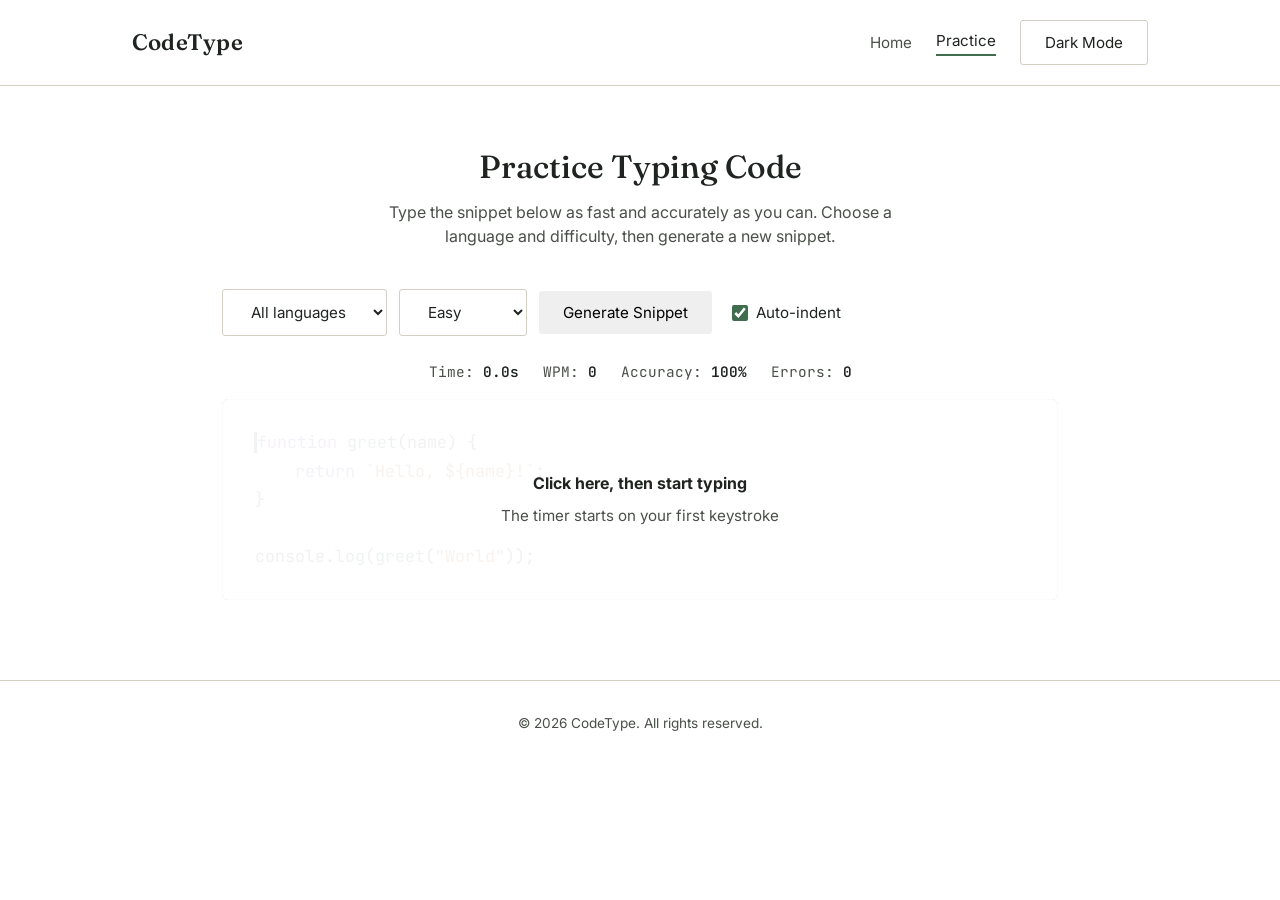
==== practice.html @ 4509c76e "Add files via upload" ====
<!DOCTYPE html>
<html lang="en">
<head>
<meta charset="UTF-8">
<meta name="viewport" content="width=device-width, initial-scale=1.0">
<title>Practice — CodeType</title>
<link rel="preconnect" href="https://fonts.googleapis.com">
<link rel="preconnect" href="https://fonts.gstatic.com" crossorigin>
<link href="https://fonts.googleapis.com/css2?family=Fraunces:opsz,wght@9..144,400;9..144,500;9..144,600&family=Inter:wght@400;500;600&family=JetBrains+Mono:wght@400;500;600&display=swap" rel="stylesheet">
<link rel="stylesheet" href="style.css">
</head>

<body>

  <!-- ==================== HEADER / NAVIGATION ==================== -->
  <header>
    <nav>
      <a class="logo" href="index.html">CodeType</a>

      <div class="nav-links">
        <a href="index.html">Home</a>
        <a href="practice.html" aria-current="page">Practice</a>
        <button id="theme-toggle" class="btn-secondary">Dark Mode</button>
      </div>
    </nav>
  </header>

  <!-- ==================== MAIN APPLICATION ==================== -->
  <main class="app">
    <h1>Practice Typing Code</h1>
    <p class="sub">
    Type the snippet below as fast and accurately as you can.
    Choose a language and difficulty, then generate a new snippet.
    </p>

    <!-- Language, difficulty, and snippet controls -->
    <div class="controls">
      <select id="lang" aria-label="Language">
        <option value="all">All languages</option>
        <option value="javascript">JavaScript</option>
        <option value="python">Python</option>
        <option value="java">Java</option>
        <option value="sql">SQL</option>
      </select>
      <select id="difficulty">
          <option value="easy">Easy</option>
          <option value="medium">Medium</option>
      </select>

      <button id="new-snippet">Generate Snippet</button>

      <!-- When on, pressing Enter also skips the next line's indentation -->
      <label class="toggle" for="auto-indent">
        <input type="checkbox" id="auto-indent">
        Auto-indent
      </label>

      <div class="grow"></div>
    </div>

    <!-- Live typing statistics -->
    <div class="stats">
      <span class="stat">Time: <b id="stat-time">0.0s</b></span>
      <span class="stat">WPM: <b id="stat-wpm">0</b></span>
      <span class="stat">Accuracy: <b id="stat-acc">100%</b></span>
      <span class="stat">Errors: <b id="stat-errors">0</b></span>
    </div>

    <!-- Code the user has to type -->
    <div class="code-wrap">
      <pre class="code-display" id="code-display" tabindex="0" aria-label="Code to type"></pre>
      <div class="overlay" id="overlay">
        <strong>Click here, then start typing</strong>
        <span>The timer starts on your first keystroke</span>
      </div>
    </div>

    <!-- Results shown after the user finishes typing -->
    <div class="result" id="result">
      <div class="result-stats">
        <div><div class="n" id="r-wpm">0</div><div class="l">WPM</div></div>
        <div><div class="n" id="r-acc">0%</div><div class="l">ACCURACY</div></div>
        <div><div class="n" id="r-time">0.0s</div><div class="l">TIME</div></div>
        <div><div class="n" id="r-errors">0</div><div class="l">ERRORS</div></div>
      </div>
      <button id="try-again" class="btn-primary">Try Another</button>

      <!-- Speed-over-time chart (drawn by JavaScript when you finish) -->
      <div class="result-chart" id="result-chart" hidden>
        <div class="chart-head">
          <span>Speed over time (WPM)</span>
          <span class="chart-legend"><i class="dot"></i>mistake</span>
        </div>
        <div id="chart-body"></div>
      </div>
    </div>
  </main>

  <!-- ==================== FOOTER ==================== -->
  <footer>
    <p>&copy; 2026 CodeType. All rights reserved.</p>
  </footer>

  <script src="theme.js"></script>
  <script>
    /* ==========================================================
       JAVASCRIPT APPLICATION
       This section controls the interactive behavior of CodeType.
       ========================================================== */
    /* ==========================================================
       1. THEME TOGGLE
       Controls Dark Mode / Light Mode and remembers the choice.
       ========================================================== */
    /* The theme code now lives in theme.js, so the home page can share it. */


    /* ==========================================================
       2. SNIPPET LIBRARY
       Contains all JavaScript, Python, Java, and SQL code samples.
       Each language has Easy and Medium snippets.
       ========================================================== */

    /* Remove unnecessary indentation from multi-line snippets. */
    function dedent(str) {
        const lines = str.replace(/^\n/, '').split('\n');

        const nonEmptyLines = lines.filter(line => line.trim().length > 0);

        const indentation = nonEmptyLines.length
            ? Math.min(
                ...nonEmptyLines.map(line =>
                    line.match(/^[ \t]*/)[0].length
                )
            )
            : 0;

        return lines
            .map(line => line.slice(indentation))
            .join('\n')
            .trimEnd();
    }

    const SNIPPETS = {

        javascript: {

            easy: [
                dedent(`
                    const name = "Alex";
                    console.log("Hello, " + name);
                `),

                dedent(`
                    const numbers = [1, 2, 3, 4, 5];

                    const sum = numbers.reduce(
                        (total, number) => total + number,
                        0
                    );

                    console.log(sum);
                `),

                dedent(`
                    function isEven(number) {
                        return number % 2 === 0;
                    }

                    console.log(isEven(10));
                `),

                dedent(`
                    function greet(name) {
                        return \`Hello, \${name}!\`;
                    }

                    console.log(greet("World"));
                `)
            ],

            medium: [
                dedent(`
                    function debounce(fn, delay) {
                        let timer;

                        return (...args) => {
                            clearTimeout(timer);

                            timer = setTimeout(() => {
                                fn(...args);
                            }, delay);
                        };
                    }
                `),

                dedent(`
                    function countWords(text) {
                        const words = text.trim().split(/\\s+/);

                        return words.length;
                    }

                    console.log(countWords("Hello world from JavaScript"));
                `),

                dedent(`
                    const users = [
                        { name: "Alex", age: 20 },
                        { name: "Sam", age: 25 },
                        { name: "John", age: 17 }
                    ];

                    const adults = users.filter(user => user.age >= 18);

                    console.log(adults);
                `),

                dedent(`
                    function findMax(numbers) {
                        if (numbers.length === 0) {
                            return null;
                        }

                        return Math.max(...numbers);
                    }

                    console.log(findMax([4, 8, 2, 15, 6]));
                `)
            ]
        },


        python: {

            easy: [
                dedent(`
                    name = "Alex"
                    age = 20

                    print("Name:", name)
                    print("Age:", age)
                `),

                dedent(`
                    numbers = [1, 2, 3, 4, 5]

                    total = sum(numbers)

                    print(total)
                `),

                dedent(`
                    def is_even(number):
                        return number % 2 == 0

                    print(is_even(10))
                `),

                dedent(`
                    for number in range(1, 6):
                        print(number)
                `)
            ],

            medium: [
                dedent(`
                    def fibonacci(n):
                        a, b = 0, 1

                        for _ in range(n):
                            a, b = b, a + b

                        return a
                `),

                dedent(`
                    class Stack:
                        def __init__(self):
                            self.items = []

                        def push(self, item):
                            self.items.append(item)

                        def pop(self):
                            if not self.items:
                                return None

                            return self.items.pop()
                `),

                dedent(`
                    def count_words(text):
                        words = text.lower().split()
                        counts = {}

                        for word in words:
                            counts[word] = counts.get(word, 0) + 1

                        return counts
                `),

                dedent(`
                    numbers = [4, 8, 15, 16, 23, 42]

                    even_numbers = [
                        number
                        for number in numbers
                        if number % 2 == 0
                    ]

                    print(even_numbers)
                `)
            ]
        },


        java: {

            easy: [
                dedent(`
                    public class Main {
                        public static void main(String[] args) {
                            System.out.println("Hello, World!");
                        }
                    }
                `),

                dedent(`
                    public class Calculator {
                        public int add(int a, int b) {
                            return a + b;
                        }
                    }
                `),

                dedent(`
                    public class Counter {
                        private int count = 0;

                        public void increment() {
                            count++;
                        }

                        public int getCount() {
                            return count;
                        }
                    }
                `),

                dedent(`
                    public class Main {
                        public static void main(String[] args) {
                            for (int i = 1; i <= 5; i++) {
                                System.out.println(i);
                            }
                        }
                    }
                `)
            ],

            medium: [
                dedent(`
                    public class Calculator {

                        public int factorial(int n) {
                            if (n <= 1) {
                                return 1;
                            }

                            return n * factorial(n - 1);
                        }
                    }
                `),

                dedent(`
                    import java.util.ArrayList;
                    import java.util.List;

                    public class Main {
                        public static void main(String[] args) {
                            List<String> names = new ArrayList<>();

                            names.add("Alex");
                            names.add("Sam");
                            names.add("John");

                            for (String name : names) {
                                System.out.println(name);
                            }
                        }
                    }
                `),

                dedent(`
                    public class BankAccount {
                        private double balance;

                        public BankAccount(double balance) {
                            this.balance = balance;
                        }

                        public void deposit(double amount) {
                            if (amount > 0) {
                                balance += amount;
                            }
                        }

                        public double getBalance() {
                            return balance;
                        }
                    }
                `),

                dedent(`
                    public class Search {

                        public static int find(int[] numbers, int target) {
                            for (int i = 0; i < numbers.length; i++) {
                                if (numbers[i] == target) {
                                    return i;
                                }
                            }

                            return -1;
                        }
                    }
                `)
            ]
        },


        sql: {

            easy: [
                dedent(`
                    SELECT *
                    FROM customers;
                `),

                dedent(`
                    SELECT name, email
                    FROM customers
                    WHERE age >= 18;
                `),

                dedent(`
                    INSERT INTO users (name, email)
                    VALUES ('Alex', 'alex@example.com');
                `),

                dedent(`
                    UPDATE products
                    SET price = price * 1.1
                    WHERE category = 'electronics';
                `)
            ],

            medium: [
                dedent(`
                    SELECT customers.name, COUNT(orders.id) AS total
                    FROM customers
                    JOIN orders
                        ON orders.customer_id = customers.id
                    GROUP BY customers.name
                    ORDER BY total DESC;
                `),

                dedent(`
                    SELECT category, AVG(price) AS average_price
                    FROM products
                    GROUP BY category
                    HAVING AVG(price) > 100
                    ORDER BY average_price DESC;
                `),

                dedent(`
                    SELECT users.name, orders.total
                    FROM users
                    JOIN orders
                        ON users.id = orders.user_id
                    WHERE orders.total > 100
                    ORDER BY orders.total DESC;
                `),

                dedent(`
                    SELECT department, COUNT(*) AS employees
                    FROM employees
                    GROUP BY department
                    ORDER BY employees DESC;
                `)
            ]
        }
    };

    /* ==========================================================
       2B. SYNTAX HIGHLIGHTING
       Works out a "token type" (keyword, string, number, ...) for
       every character of a snippet. The type is stored on each
       character's <span> as data-t="...", and style.css turns it
       into a colour for characters that are still pending.
       ========================================================== */

    const LANGUAGES = {

        javascript: {
            keywords: new Set([
                'const', 'let', 'var', 'function', 'return', 'if', 'else',
                'for', 'while', 'new', 'class', 'this', 'null', 'undefined',
                'true', 'false', 'of', 'in', 'typeof'
            ]),
            highlightClasses: true,
            rules: [
                ['com',  /\/\/.*|\/\*[\s\S]*?\*\//y],
                ['str',  /"(?:\\.|[^"\\\n])*"|'(?:\\.|[^'\\\n])*'|`(?:\\.|[^`\\])*`/y],
                // Regular expression such as /\s+/ (only right after "(").
                ['str',  /(?<=\()\/(?:\\.|[^\/\\\n])+\/[a-z]*/y],
                ['num',  /\d+(?:\.\d+)?/y],
                ['word', /[A-Za-z_$][\w$]*/y]
            ]
        },

        python: {
            keywords: new Set([
                'def', 'class', 'return', 'if', 'elif', 'else', 'for',
                'while', 'in', 'not', 'and', 'or', 'is', 'import', 'from',
                'as', 'pass', 'with', 'try', 'except', 'lambda', 'self',
                'None', 'True', 'False'
            ]),
            highlightClasses: true,
            rules: [
                ['com',  /#.*/y],
                ['str',  /"(?:\\.|[^"\\\n])*"|'(?:\\.|[^'\\\n])*'/y],
                ['num',  /\d+(?:\.\d+)?/y],
                ['word', /[A-Za-z_]\w*/y]
            ]
        },

        java: {
            keywords: new Set([
                'public', 'private', 'protected', 'static', 'final', 'void',
                'class', 'int', 'double', 'boolean', 'new', 'return', 'if',
                'else', 'for', 'while', 'import', 'this', 'null', 'true',
                'false'
            ]),
            highlightClasses: true,
            rules: [
                ['com',  /\/\/.*|\/\*[\s\S]*?\*\//y],
                ['str',  /"(?:\\.|[^"\\\n])*"|'(?:\\.|[^'\\\n])*'/y],
                ['num',  /\d+(?:\.\d+)?/y],
                ['word', /[A-Za-z_$][\w$]*/y]
            ]
        },

        sql: {
            // SQL is not case-sensitive, so keywords are compared in UPPERCASE.
            ignoreCase: true,
            keywords: new Set([
                'SELECT', 'FROM', 'WHERE', 'INSERT', 'INTO', 'VALUES',
                'UPDATE', 'SET', 'JOIN', 'INNER', 'LEFT', 'RIGHT', 'ON',
                'GROUP', 'BY', 'ORDER', 'HAVING', 'AS', 'DESC', 'ASC',
                'AND', 'OR', 'NOT', 'NULL'
            ]),
            highlightClasses: false,
            rules: [
                ['com',  /--.*/y],
                ['str',  /'(?:''|[^'])*'/y],
                ['num',  /\d+(?:\.\d+)?/y],
                ['word', /[A-Za-z_]\w*/y]
            ]
        }
    };


    /* Decide what kind of word this is: keyword, function call,
       class/type name, or plain text (null). */
    function classifyWord(word, code, end, spec) {
        const key = spec.ignoreCase ? word.toUpperCase() : word;

        if (spec.keywords.has(key)) return 'kw';
        if (code[end] === '(') return 'fn';
        if (spec.highlightClasses && /^[A-Z]/.test(word)) return 'cls';

        return null;
    }


    /* Returns an array with one token type (or null) per character. */
    function tokenize(code, lang) {
        const types = new Array(code.length).fill(null);
        const spec = LANGUAGES[lang];

        if (!spec) return types;

        let i = 0;

        while (i < code.length) {
            let matched = false;

            for (const [type, re] of spec.rules) {
                re.lastIndex = i;
                const m = re.exec(code);

                if (m && m[0].length > 0) {
                    const end = i + m[0].length;
                    const t = type === 'word'
                        ? classifyWord(m[0], code, end, spec)
                        : type;

                    if (t) types.fill(t, i, end);

                    i = end;
                    matched = true;
                    break;
                }
            }

            // Spaces, punctuation and operators stay uncoloured.
            if (!matched) i++;
        }

        return types;
    }


    /* Pick a random snippet based on language and difficulty.
       Returns { code, language } so we know how to colour it. */
    function randomSnippet(lang, difficulty) {
        let pool = [];

        if (lang === 'all') {
            pool = Object.entries(SNIPPETS).flatMap(([name, level]) =>
                level[difficulty].map(code => ({ code, language: name }))
            );
        } else {
            pool = SNIPPETS[lang][difficulty].map(code => ({
                code,
                language: lang
            }));
        }

        return pool[Math.floor(Math.random() * pool.length)];
    }


    /* ==========================================================
       3. TYPING ENGINE
       Stores the current snippet and keeps track of typing progress.
       ========================================================== */
    const $ = (id) => document.getElementById(id);

    const display = $('code-display');
    const overlay = $('overlay');
    const langSelect = $('lang');
    const difficultySelect = $('difficulty');

    let target = '';
    let spans = [];
    let position = 0;

    /*
    * correctCount     = characters that are correct RIGHT NOW.
    *                    Goes down on Backspace. Used for WPM.
    *
    * totalKeystrokes  = every character the user has typed.
    * correctKeystrokes = how many of those were correct.
    * errorCount       = how many were wrong.
    *                    These three NEVER go down, even after Backspace,
    *                    so a corrected mistake still counts against
    *                    Accuracy and Errors.
    */
    let correctCount = 0;
    let totalKeystrokes = 0;
    let correctKeystrokes = 0;
    let errorCount = 0;

    let startTime = null;
    let timerId = null;
    let finished = false;

    /*
    * Speed samples for the result chart.
    * One entry per second: { t: seconds, wpm: speed, errors: total mistakes }
    */
    let samples = [];
    let lastSampleSecond = 0;


    /*
    * Stores the result of every typed character.
    *
    * true  = the typed character was correct
    * false = the typed character was incorrect
    * 'auto' = indentation skipped automatically (Auto-indent);
    *          not counted in WPM or accuracy
    *
    * This is important for Backspace.
    * When a character is deleted, we can undo exactly
    * what that character contributed to the statistics.
    */
    let typedResults = [];


    /*
    * Auto-indent setting (checkbox in the controls).
    * Saved in localStorage; on by default.
    */
    const autoIndentBox = $('auto-indent');
    autoIndentBox.checked = localStorage.getItem('autoIndent') !== 'off';


    /* ==========================================================
       4. CARET
       Creates and moves the visual typing cursor.
       ========================================================== */

    const caret = document.createElement('span');
    caret.className = 'typing-caret';


    function updateCaret() {
        if (caret.parentNode) {
            caret.remove();
        }

        if (position < spans.length) {
            spans[position].before(caret);
        } else if (spans.length > 0) {
            spans[spans.length - 1].after(caret);
        }
    }


    /* ==========================================================
       5. LOAD SNIPPET
       Resets the game and displays a new random code snippet.
       ========================================================== */

    function loadSnippet() {
      const pick = randomSnippet(
          langSelect.value,
          difficultySelect.value
      );

      target = pick.code;

      // One token type per character (keyword, string, number, ...).
      const tokenTypes = tokenize(target, pick.language);

      position = 0;

      correctCount = 0;
      totalKeystrokes = 0;
      correctKeystrokes = 0;
      errorCount = 0;

      typedResults = [];

      samples = [];
      lastSampleSecond = 0;

      startTime = null;
      finished = false;

      if (timerId) {
        clearInterval(timerId);
        timerId = null;
      }

      display.innerHTML = '';
      spans = [...target].map((ch, index) => {
        const s = document.createElement('span');

        s.textContent = ch;
        s.className = 'pending';

        // data-t survives later className changes (pending/correct/incorrect).
        if (tokenTypes[index]) {
          s.dataset.t = tokenTypes[index];
        }

        display.appendChild(s);

        return s;
      });

      updateCaret();

      overlay.classList.remove('show');
      $('result').classList.remove('show');

      updateStats();
    }


    /* ==========================================================
       6. TIMER
       Measures how long the user has been typing.
       ========================================================== */

    function tick() {
      const secs = elapsedSeconds();

      // Take one speed sample every full second.
      if (Math.floor(secs) > lastSampleSecond) {
        lastSampleSecond = Math.floor(secs);
        recordSample(secs);
      }

      updateStats();
    }


    function elapsedSeconds() {
      return startTime
        ? (performance.now() - startTime) / 1000
        : 0;
    }


    /* ==========================================================
       7. STATISTICS
       Calculates WPM, accuracy, time, and errors.
       ========================================================== */

    function updateStats() {
      const secs = elapsedSeconds();

      const minutes = secs / 60 || 1 / 60;

      const wpm = Math.round(
        (correctCount / 5) / minutes
      );

      // Accuracy = correct keystrokes / all keystrokes typed.
      const acc = totalKeystrokes
        ? Math.round((correctKeystrokes / totalKeystrokes) * 100)
        : 100;

      $('stat-time').textContent = secs.toFixed(1) + 's';
      $('stat-wpm').textContent = startTime ? wpm : 0;
      $('stat-acc').textContent = acc + '%';
      $('stat-errors').textContent = errorCount;
    }


    /* ==========================================================
       8. FINISH
       Runs when the user reaches the end of the snippet.
       Displays the final results.
       ========================================================== */

    function finish() {
      finished = true;

      clearInterval(timerId);
      timerId = null;

      // Final sample at the exact finish time.
      const endSecs = elapsedSeconds();

      if (!samples.length || endSecs - samples[samples.length - 1].t > 0.05) {
        recordSample(endSecs);
      }

      updateStats();

      $('r-wpm').textContent = $('stat-wpm').textContent;
      $('r-acc').textContent = $('stat-acc').textContent;
      $('r-time').textContent = $('stat-time').textContent;
      $('r-errors').textContent = errorCount;

      $('result').classList.add('show');

      // Draw after the panel is visible so the width can be measured.
      drawChart();

      // Remove caret when finished.
      if (caret.parentNode) {
        caret.remove();
      }
    }


    /* ==========================================================
       8B. RESULT CHART
       Draws a line chart of WPM over time as an inline SVG.
       Colours come from CSS variables, so it follows Dark Mode.
       Red dots mark the seconds in which you made a mistake.
       ========================================================== */

    function recordSample(secs) {
      const wpm = secs > 0
        ? Math.round((correctCount / 5) / (secs / 60))
        : 0;

      samples.push({ t: secs, wpm: wpm, errors: errorCount });
    }


    /* Small helper: create an SVG element with attributes. */
    function svgEl(name, attrs, text) {
      const node = document.createElementNS('http://www.w3.org/2000/svg', name);

      for (const key in attrs) {
        node.setAttribute(key, attrs[key]);
      }

      if (text !== undefined) {
        node.textContent = text;
      }

      return node;
    }


    function drawChart() {
      const box = $('result-chart');
      const body = $('chart-body');

      body.innerHTML = '';

      // A run shorter than ~1 second has nothing worth plotting.
      if (samples.length < 2) {
        box.hidden = true;
        return;
      }

      box.hidden = false;

      const W = Math.max(body.clientWidth, 300);
      const H = 200;
      const pad = { top: 24, right: 16, bottom: 28, left: 40 };
      const plotW = W - pad.left - pad.right;
      const plotH = H - pad.top - pad.bottom;

      const totalTime = samples[samples.length - 1].t;
      const maxWpm = Math.max(...samples.map(p => p.wpm));

      // Choose a tidy Y axis: about 4 gridlines.
      const step = [5, 10, 20, 25, 50, 100, 200].find(v => v >= maxWpm / 4) || 200;
      const topWpm = Math.ceil(maxWpm / step) * step || step;

      const x = (t) => pad.left + (t / totalTime) * plotW;
      const y = (wpm) => pad.top + plotH * (1 - wpm / topWpm);

      const svg = svgEl('svg', {
        viewBox: '0 0 ' + W + ' ' + H,
        role: 'img',
        'aria-label': 'Line chart of typing speed over time'
      });

      // Horizontal gridlines + WPM labels.
      for (let v = 0; v <= topWpm; v += step) {
        svg.appendChild(svgEl('line', {
          class: 'chart-grid',
          x1: pad.left, x2: W - pad.right, y1: y(v), y2: y(v)
        }));

        svg.appendChild(svgEl('text', {
          class: 'chart-label',
          x: pad.left - 8, y: y(v) + 4, 'text-anchor': 'end'
        }, v));
      }

      // Time labels along the bottom (at most ~8).
      const xStep = Math.max(1, Math.ceil(totalTime / 8));

      for (let t = 0; t <= totalTime; t += xStep) {
        svg.appendChild(svgEl('text', {
          class: 'chart-label',
          x: x(t), y: H - 8, 'text-anchor': 'middle'
        }, t + 's'));
      }

      /*
      * The speed line.
      *
      * The first real measurement is at 1 second, because speed cannot
      * be measured at 0s (nothing has been typed yet). So the line
      * starts at 0s with the same value as the first measurement,
      * which makes it begin at the left edge of the chart.
      */
      const linePoints = [{ t: 0, wpm: samples[0].wpm }, ...samples];

      svg.appendChild(svgEl('polyline', {
        class: 'chart-line',
        points: linePoints.map(p => x(p.t) + ',' + y(p.wpm)).join(' ')
      }));

      // Red dots where mistakes happened.
      let previousErrors = 0;
      const mistakesAt = [];

      samples.forEach((p, index) => {
        if (p.errors > previousErrors) {
          const mistakes = p.errors - previousErrors;
          mistakesAt[index] = mistakes;
          const dot = svgEl('circle', {
            class: 'chart-dot',
            cx: x(p.t), cy: y(p.wpm), r: 4
          });

          dot.appendChild(svgEl(
            'title', {},
            p.wpm + ' WPM at ' + p.t.toFixed(1) + 's, ' +
            mistakes + (mistakes === 1 ? ' mistake' : ' mistakes')
          ));

          svg.appendChild(dot);
        }

        previousErrors = p.errors;
      });

      /*
      * HOVER GUIDE
      *
      * When the mouse is over the chart, show a vertical line at the
      * nearest sample, a dot on the speed line, and a small label.
      */
      const hover = svgEl('g', { class: 'chart-hover' });
      const guide = svgEl('line', {
        class: 'chart-guide',
        y1: pad.top,
        y2: pad.top + plotH
      });
      const hoverDot = svgEl('circle', { class: 'chart-hover-dot', r: 5 });
      const tip = svgEl('text', { class: 'chart-tip', y: 14 });

      hover.append(guide, hoverDot, tip);
      svg.appendChild(hover);

      svg.addEventListener('pointermove', (e) => {
        // Convert the mouse position into chart (viewBox) coordinates.
        const rect = svg.getBoundingClientRect();
        const mx = (e.clientX - rect.left) * (rect.width ? W / rect.width : 1);

        // Outside the plotting area: hide the guide.
        if (mx < pad.left - 10 || mx > W - pad.right + 10) {
          hover.classList.remove('on');
          return;
        }

        // Find the sample closest to the mouse.
        let best = 0;

        samples.forEach((p, i) => {
          if (Math.abs(x(p.t) - mx) < Math.abs(x(samples[best].t) - mx)) {
            best = i;
          }
        });

        const p = samples[best];
        const px = x(p.t);

        guide.setAttribute('x1', px);
        guide.setAttribute('x2', px);

        hoverDot.setAttribute('cx', px);
        hoverDot.setAttribute('cy', y(p.wpm));

        let label = p.wpm + ' WPM · ' + p.t.toFixed(1) + 's';

        if (mistakesAt[best]) {
          label += ' · ' + mistakesAt[best] +
            (mistakesAt[best] === 1 ? ' mistake' : ' mistakes');
        }

        tip.textContent = label;

        // Keep the label inside the chart: flip it near the right edge.
        const nearRight = px > W / 2;

        tip.setAttribute('x', nearRight ? px - 8 : px + 8);
        tip.setAttribute('text-anchor', nearRight ? 'end' : 'start');

        hover.classList.add('on');
      });

      svg.addEventListener('pointerleave', () => {
        hover.classList.remove('on');
      });

      body.appendChild(svg);
    }


    /* ==========================================================
       9. HANDLE ONE CHARACTER
       Checks whether each typed character is correct or incorrect.
       ========================================================== */

    function typeCharacter(char) {
      if (position >= spans.length) {
        return;
      }

      if (!startTime) {
        startTime = performance.now();
        timerId = setInterval(tick, 100);
      }

      const span = spans[position];

      const isCorrect = char === target[position];

      // Save the result so Backspace knows what to undo.
      typedResults.push(isCorrect);

      // Every keystroke is remembered permanently (for Accuracy).
      totalKeystrokes++;

      if (isCorrect) {
        span.className = 'correct';
        correctCount++;
        correctKeystrokes++;
      } else {
        span.className = 'incorrect';
        errorCount++;
      }

      position++;

      /*
      * AUTO-INDENT
      *
      * After a correct Enter, skip the spaces/tabs that start the
      * next line. They are marked correct but are NOT added to
      * correctCount, so they don't inflate WPM or accuracy.
      */
      if (isCorrect && char === '\n' && autoIndentBox.checked) {
        while (
          position < spans.length &&
          (target[position] === ' ' || target[position] === '\t')
        ) {
          spans[position].className = 'correct';
          typedResults.push('auto');
          position++;
        }
      }

      if (position < spans.length) {
        spans[position].className = 'pending';
      }

      updateCaret();

      if (position >= spans.length) {
        finish();
      }

      updateStats();
    }


    /* ==========================================================
       10. KEYBOARD INPUT
       Handles normal typing, Tab, Backspace, and special keys.
       ========================================================== */

    display.addEventListener('keydown', (e) => {
      if (finished) return;

      /*
      * TAB
      *
      * One Tab = four spaces.
      */
      if (e.key === 'Tab') {
        e.preventDefault();

        for (let i = 0; i < 4; i++) {
          if (position < spans.length) {
            typeCharacter(' ');
          } else {
            break;
          }

          // Stop if the snippet was completed.
          if (finished) break;
        }

        return;
      }


      /*
      * BACKSPACE
      */
      if (e.key === 'Backspace') {
        e.preventDefault();

        if (position > 0) {
          /*
          * If the cursor is after auto-indented spaces, remove them
          * first. The Enter that caused them is then removed by the
          * normal Backspace logic below, so one Backspace undoes
          * the whole "Enter + indentation".
          */
          while (
            position > 0 &&
            typedResults[typedResults.length - 1] === 'auto'
          ) {
            typedResults.pop();
            position--;
            spans[position].className = 'pending';
          }

          /*
          * Remove the result of the character we're deleting.
          */
          const wasCorrect = typedResults.pop();

          /*
          * Only the "correct right now" count goes down (for WPM).
          * Keystrokes and errors stay, so the mistake is remembered.
          */
          if (wasCorrect) {
            correctCount--;
          }

          position--;

          /*
          * Reset the character back to pending.
          */
          spans[position].className = 'pending';

          updateCaret();
          updateStats();
        }

        return;
      }


      /*
      * Ignore modifier/navigation keys.
      */
      const char = e.key === 'Enter'
        ? '\n'
        : e.key;

      if (char.length !== 1) {
        return;
      }

      e.preventDefault();

      typeCharacter(char);
    });


    /* ==========================================================
       11. FOCUS / OVERLAY
       Shows or hides the "Click here" overlay depending on focus.
       ========================================================== */

    display.addEventListener('focus', () => {
      overlay.classList.remove('show');
      updateCaret();
    });


    display.addEventListener('blur', () => {
      if (!finished) {
        overlay.classList.add('show');
      }
    });


    display.addEventListener('click', () => {
      display.focus();
    });


    overlay.addEventListener('click', () => {
      display.focus();
    });


    /* ==========================================================
       12. CONTROLS
       Connects buttons and dropdowns to the appropriate functions.
       ========================================================== */

    $('new-snippet').addEventListener('click', loadSnippet);

    $('try-again').addEventListener('click', loadSnippet);

    langSelect.addEventListener('change', loadSnippet);

    difficultySelect.addEventListener('change', loadSnippet);

    autoIndentBox.addEventListener('change', () => {
      localStorage.setItem(
        'autoIndent',
        autoIndentBox.checked ? 'on' : 'off'
      );

      loadSnippet();
    });


    /* ==========================================================
       13. INITIAL LOAD
       Loads the first snippet when the page opens.
       ========================================================== */

    loadSnippet();

    overlay.classList.add('show');
  </script>

</body>
</html>
---- style.css ----
/* ==========================================================
   1. DESIGN TOKENS / CSS VARIABLES
   These variables store the main colors and fonts used
   throughout the website.

   Instead of writing the same color/font many times, we
   define it once here and reuse it with var(...).
   ========================================================== */

:root {
  --paper: #ffffffbe;
  --surface: #FFFFFF;
  --ink: #1F2421;
  --ink-soft: #4A4F49;
  --rule: #D3CFC3;
  --stamp: #3F6D4E;
  --stamp-dark: #2E5138;
  --clay: #8A6E52;
  --error: #C0392B;

  /* Syntax colours for code that has not been typed yet. */
  --tok-kw:  #8250A8;
  --tok-str: #A0622D;
  --tok-num: #2F7F8F;
  --tok-com: #6F746D;
  --tok-fn:  #3F6D4E;
  --tok-cls: #2F6FA3;

  --serif: "Fraunces", "Iowan Old Style", serif;
  --sans: "Inter", -apple-system, BlinkMacSystemFont, sans-serif;
  --mono: "JetBrains Mono", "SF Mono", Consolas, monospace;
}


/* ==========================================================
   2. DARK MODE VARIABLES
   When <html> has data-theme="dark", these values replace
   the normal colors above.

   JavaScript changes data-theme when the Dark Mode button
   is clicked.
   ========================================================== */

[data-theme="dark"] {
  --paper: #17181A;
  --surface: #202225;
  --ink: #EDEDEC;
  --ink-soft: #A0A3A8;
  --rule: #3A3C40;
  --stamp: #6FBF8B;
  --stamp-dark: #8FD3A6;
  --clay: #A0A3A8;
  --error: #E0665A;

  --tok-kw:  #C39BE0;
  --tok-str: #E0A878;
  --tok-num: #7CCBD6;
  --tok-com: #8A8E94;
  --tok-fn:  #8FD3A6;
  --tok-cls: #7FB4E6;
}


/* ==========================================================
   3. GLOBAL / BASIC STYLES
   These rules affect elements across the whole page.
   ========================================================== */

/* Make width/height calculations easier by including
   padding and borders inside an element's size. */
* {
  box-sizing: border-box;
}


/* Main page/body styling. */
body {
  margin: 0;
  background: var(--paper);
  color: var(--ink);
  font-family: var(--sans);
  font-size: 16px;
  line-height: 1.55;
  -webkit-font-smoothing: antialiased;
}


/* Heading styles. */
h1, h2, h3 {
  font-family: var(--serif);
  font-weight: 500;
  color: var(--ink);
  margin: 0;
}


/* ==========================================================
   4. BUTTONS AND SELECT MENUS
   General appearance shared by buttons and dropdowns.
   ========================================================== */

button, select {
  font-family: var(--sans);
  font-size: 0.95rem;
  cursor: pointer;
  border: none;
  border-radius: 3px;
  padding: 0.75rem 1.5rem;

  /* Makes hover/focus changes animate smoothly. */
  transition: transform 0.15s ease, background-color 0.15s ease;
}


/* Visible keyboard focus outline for accessibility. */
button:focus-visible,
select:focus-visible {
  outline: 2px solid var(--stamp);
  outline-offset: 3px;
}


/* Primary button: green filled button. */
.btn-primary {
  background: var(--stamp);
  color: #fff;
}


/* Dark mode: the green is light, so use dark text on it. */
[data-theme="dark"] .btn-primary {
  color: #17181A;
}


/* Primary button when the mouse is over it. */
.btn-primary:hover {
  background: var(--stamp-dark);
}


/* Secondary button: transparent button with a border. */
.btn-secondary {
  background: transparent;
  color: var(--ink);
  border: 1px solid var(--rule);
}


/* Secondary button when the mouse is over it. */
.btn-secondary:hover {
  border-color: var(--ink-soft);
}


/* ==========================================================
   5. COMMON PAGE CONTAINERS
   Controls the maximum width and horizontal spacing of
   sections, header, and footer.
   ========================================================== */

section, header, footer {
  max-width: 1080px;
  margin: 0 auto;
  padding: 0 2rem;
}


/* ==========================================================
   6. HEADER / NAVIGATION
   Controls the top navigation bar and CodeType logo.
   ========================================================== */

header {
  max-width: none;
  border-bottom: 1px solid var(--rule);
  background: var(--paper);
}


/* Navigation layout:
   - flex puts logo and button on one row
   - space-between pushes them to opposite sides */
nav {
  max-width: 1080px;
  margin: 0 auto;
  padding: 1.25rem 2rem;

  display: flex;
  align-items: center;
  justify-content: space-between;
}


/* CodeType logo. */
.logo {
  font-family: var(--serif);
  font-size: 1.4rem;
  font-weight: 600;
  letter-spacing: 0.01em;
}


/* ==========================================================
   7. MAIN APPLICATION AREA
   Controls the main typing-practice section.
   ========================================================== */

.app {
  padding: 3.5rem 2rem 5rem;
  max-width: 900px;
  margin: 0 auto;

  /* Centers the heading and subtitle. */
  text-align: center;
}


/* Subtitle under "Practice Typing Code". */
.app > p.sub {
  margin: 0.5rem auto 2.5rem;
  color: var(--ink-soft);

  /* Limits the line length so the paragraph is easier to read. */
  max-width: 56ch;
}


/* ==========================================================
   8. CONTROLS
   Controls the language dropdown, difficulty dropdown,
   and Generate Snippet button.
   ========================================================== */

.controls {
  display: flex;
  flex-wrap: wrap;
  align-items: center;
  justify-content: center;

  gap: 0.75rem;
  margin-bottom: 1.5rem;
}


/* Language and difficulty dropdowns. */
.controls select {
  background: transparent;
  color: var(--ink);
  border: 1px solid var(--rule);
}


/* Auto-indent checkbox and its label. */
.toggle {
  display: inline-flex;
  align-items: center;
  gap: 0.5rem;

  padding: 0.75rem 0.5rem;
  font-size: 0.95rem;
  color: var(--ink);

  cursor: pointer;
  user-select: none;
}


.toggle input {
  width: 1rem;
  height: 1rem;
  margin: 0;
  cursor: pointer;

  /* Uses the site's green for the checked state. */
  accent-color: var(--stamp);
}


/* Allows an element with class "grow" to take remaining
   horizontal space if needed. */
.controls .grow {
  flex: 1;
}


/* ==========================================================
   9. LIVE STATISTICS
   Controls Time, WPM, Accuracy, and Errors shown above
   the code box.
   ========================================================== */

.stats {
  display: flex;
  flex-wrap: wrap;
  justify-content: center;

  gap: 1.5rem;
  margin-bottom: 1rem;

  /* Statistics use a coding-style monospace font. */
  font-family: var(--mono);
  font-size: 0.9rem;
}


/* Labels such as "Time:" and "WPM:". */
.stats .stat {
  color: var(--ink-soft);
}


/* Numbers such as "0", "100%", etc. */
.stats .stat b {
  color: var(--ink);
  font-weight: 600;
}


/* ==========================================================
   10. CODE CONTAINER
   The wrapper allows the overlay to sit on top of the
   code display.
   ========================================================== */

.code-wrap {
  position: relative;
}


/* ==========================================================
   11. CODE DISPLAY
   This is the large box containing the code the user needs
   to type.
   ========================================================== */

.code-display {
  position: relative;
  text-align: left;
  margin: 0;
  padding: 1.75rem 2rem;

  border: 1px solid var(--rule);
  border-radius: 6px;
  background: var(--surface);

  /* Code uses a monospace font. */
  font-family: var(--mono);
  font-size: 1.05rem;
  line-height: 1.7;


  /* --------------------------------------------------------
     PRESERVE CODE FORMATTING
     -------------------------------------------------------- */

  /* Keeps spaces and line breaks in the code. */
  white-space: pre-wrap;

  /* Prevents long words/code from being broken unnecessarily. */
  overflow-wrap: normal;
  word-break: normal;


  /* --------------------------------------------------------
     SCROLLING
     -------------------------------------------------------- */

  /* Adds horizontal scrolling when a line is too long. */
  overflow-x: auto;

  /* Allows vertical scrolling if the code becomes tall. */
  overflow-y: auto;


  outline: none;

  /* Gives the code box a minimum height. */
  min-height: 9em;
}


/* Changes the border when the code box is focused. */
.code-display:focus {
  border-color: var(--stamp);
}


/* ==========================================================
   12. CHARACTER STATES
   Each character in the code gets one of these classes:
   pending, correct, or incorrect.
   ========================================================== */

/* Character the user has not typed yet. */
.code-display span.pending {
  color: var(--ink-soft);
}


/* Syntax colours: only for characters that are still pending.
   Once typed, a character becomes plain "correct" (or "incorrect"),
   so the colour change shows how far you have got. */
.code-display span.pending[data-t="kw"]  { color: var(--tok-kw); }
.code-display span.pending[data-t="str"] { color: var(--tok-str); }
.code-display span.pending[data-t="num"] { color: var(--tok-num); }
.code-display span.pending[data-t="com"] { color: var(--tok-com); }
.code-display span.pending[data-t="fn"]  { color: var(--tok-fn); }
.code-display span.pending[data-t="cls"] { color: var(--tok-cls); }


/* Character typed correctly. */
.code-display span.correct {
  color: var(--ink);
}


/* Character typed incorrectly. */
.code-display span.incorrect {
  color: var(--error);
  background: color-mix(in srgb, var(--error) 15%, transparent);
  border-radius: 2px;
}


/* ==========================================================
   13. TYPING CARET
   Creates the vertical line showing where the next
   character will be typed.
   ========================================================== */

.typing-caret {
  display: inline-block;

  /* Width is 0 because the border creates the visible line. */
  width: 0;

  height: 1.25em;

  border-left: 3px solid var(--stamp);

  margin-left: -1px;
  vertical-align: text-bottom;

  /* Runs the blinking animation continuously.
     step-end = the caret is VISIBLE first, then hides.
     (step-start did the opposite: it started hidden, and because
     the caret is re-inserted on every keystroke, the animation
     restarted each time and the caret was invisible while typing.) */
  animation: caret-blink 0.8s step-end infinite;
}


/* Defines the blinking animation.
   Visible for the first half of each cycle, hidden for the second. */
@keyframes caret-blink {
  0%   { opacity: 1; }
  50%  { opacity: 0; }
}


/* ==========================================================
   14. START TYPING OVERLAY
   The overlay says "Click here, then start typing" before
   the user focuses the code box.
   ========================================================== */

.overlay {
  position: absolute;

  /* Makes the overlay cover the entire code container. */
  inset: 0;

  /* Hidden by default. */
  display: none;

  /* Centers the message horizontally and vertically. */
  align-items: center;
  justify-content: center;

  /* Places the two text lines vertically. */
  flex-direction: column;

  gap: 0.5rem;

  background: color-mix(in srgb, var(--surface) 92%, transparent);

  border-radius: 6px;
  text-align: center;
  padding: 1rem;
}


/* JavaScript adds "show" when the overlay should appear. */
.overlay.show {
  display: flex;
}


/* Smaller subtitle inside the overlay. */
.overlay span {
  color: var(--ink-soft);
  font-size: 0.95rem;
}


/* ==========================================================
   15. RESULTS PANEL
   Appears after the user finishes typing.
   Shows final WPM, accuracy, time, and errors.
   ========================================================== */

.result {
  /* Hidden until JavaScript adds the .show class. */
  display: none;

  margin-top: 1.5rem;
  padding: 1.5rem 2rem;

  border: 1px solid var(--rule);
  border-radius: 6px;
  background: var(--surface);

  /* Layout: statistics on the left, "Try Another" on the right. */
  align-items: center;
  justify-content: space-between;

  flex-wrap: wrap;
  gap: 1.5rem;

  text-align: left;
}


/* JavaScript adds .show when the test is finished. */
.result.show {
  display: flex;
}


/* The statistics sit side by side in one row
   (they wrap onto a second row if there is not enough space). */
.result-stats {
  display: flex;
  flex-wrap: wrap;
  align-items: flex-start;
  gap: 1.5rem 3rem;
}


/* Aligns individual result blocks. */
.result-stats div {
  text-align: left;
}


/* Large result number, e.g. "52" WPM. */
.result-stats .n {
  font-size: 1.6rem;
  font-weight: 600;
}


/* Small result label, e.g. "WPM". */
.result-stats .l {
  font-size: 0.8rem;
  color: var(--ink-soft);
}


/* ----------------------------------------------------------
   RESULT CHART
   Speed-over-time chart drawn by JavaScript (SVG).
   It takes the full width, so it wraps below the stats/button.
   ---------------------------------------------------------- */

.result-chart {
  width: 100%;
  flex: none;

  padding-top: 1.25rem;
  border-top: 1px solid var(--rule);
}


.chart-head {
  display: flex;
  justify-content: space-between;
  align-items: center;

  margin-bottom: 0.75rem;
  font-size: 0.8rem;
  color: var(--ink-soft);
}


/* Little red dot in the legend. */
.chart-legend .dot {
  display: inline-block;
  width: 8px;
  height: 8px;
  margin-right: 0.4rem;

  border-radius: 50%;
  background: var(--error);
}


.result-chart svg {
  display: block;
  width: 100%;
  height: auto;
}


.chart-grid {
  stroke: var(--rule);
  stroke-width: 1;
}


.chart-label {
  fill: var(--ink-soft);
  font-family: var(--mono);
  font-size: 11px;
}


.chart-line {
  fill: none;
  stroke: var(--stamp);
  stroke-width: 2.5;
  stroke-linejoin: round;
  stroke-linecap: round;
}


.chart-dot {
  fill: var(--error);
  stroke: var(--surface);
  stroke-width: 1.5;
}


/* Hover guide: hidden until the mouse is over the chart. */
.result-chart svg {
  cursor: crosshair;
}


.chart-hover {
  opacity: 0;

  /* Never block the mouse, so the red dots' tooltips still work. */
  pointer-events: none;
}


.chart-hover.on {
  opacity: 1;
}


/* Vertical line at the hovered point. */
.chart-guide {
  stroke: var(--ink-soft);
  stroke-width: 1;
  stroke-dasharray: 3 3;
}


/* Dot on the speed line at the hovered point. */
.chart-hover-dot {
  fill: var(--stamp);
  stroke: var(--surface);
  stroke-width: 2;
}


/* Label above the chart. The thick outline in the background colour
   keeps it readable if it crosses the guide or gridlines. */
.chart-tip {
  fill: var(--ink);
  font-family: var(--mono);
  font-size: 11px;
  font-weight: 600;

  stroke: var(--surface);
  stroke-width: 4px;
  stroke-linejoin: round;
  paint-order: stroke;
}


/* ==========================================================
   16. FOOTER
   Controls the bottom part of the page.
   ========================================================== */

footer {
  max-width: none;
  border-top: 1px solid var(--rule);
  padding: 2rem;
  text-align: center;
}


/* Footer copyright text. */
footer p {
  margin: 0;
  color: var(--ink-soft);
  font-size: 0.85rem;
}


/* ==========================================================
   16B. NAVIGATION LINKS AND LINK-BUTTONS
   Used by the header on both pages, and by the buttons on
   the home page (they are links <a>, not <button>).
   ========================================================== */

/* Let the header wrap on very small screens. */
nav {
  flex-wrap: wrap;
  gap: 0.75rem 1rem;
}


/* The logo is now a link, so remove the default link look. */
a.logo {
  color: var(--ink);
  text-decoration: none;
}


/* Home / Practice links + the theme button. */
.nav-links {
  display: flex;
  align-items: center;
  gap: 1.5rem;
}


.nav-links a {
  color: var(--ink-soft);
  text-decoration: none;
  font-size: 0.95rem;
}


.nav-links a:hover {
  color: var(--ink);
}


/* The page you are on gets a green underline. */
.nav-links a[aria-current="page"] {
  color: var(--ink);
  border-bottom: 2px solid var(--stamp);
  padding-bottom: 2px;
}


/* Keyboard focus outline for links. */
a:focus-visible {
  outline: 2px solid var(--stamp);
  outline-offset: 3px;
  border-radius: 3px;
}


/* A link that looks like a button.
   Combine with .btn-primary or .btn-secondary. */
a.btn {
  display: inline-block;
  font-family: var(--sans);
  font-size: 0.95rem;
  text-decoration: none;

  border-radius: 3px;
  padding: 0.75rem 1.5rem;

  transition: transform 0.15s ease, background-color 0.15s ease;
}


/* Smooth scrolling for the "How it works" link
   (only if the user has not asked for reduced motion). */
@media (prefers-reduced-motion: no-preference) {
  html {
    scroll-behavior: smooth;
  }
}


/* ==========================================================
   16C. HOME PAGE
   Hero, feature cards, steps, and the final call to action.
   ========================================================== */

/* ---------- Hero (top of the page) ---------- */

.hero {
  display: grid;
  grid-template-columns: 1.05fr 1fr;
  align-items: center;
  gap: 3rem;

  padding-top: 4.5rem;
  padding-bottom: 4.5rem;
}


/* Small line above the headline. */
.kicker {
  margin: 0 0 1rem;

  font-family: var(--mono);
  font-size: 0.8rem;
  letter-spacing: 0.08em;
  text-transform: uppercase;
  color: var(--stamp);
}


.hero h1 {
  font-size: clamp(2.2rem, 5vw, 3.4rem);
  line-height: 1.1;
  letter-spacing: -0.01em;
}


.lead {
  max-width: 46ch;
  margin: 1.25rem 0 2rem;

  font-size: 1.1rem;
  color: var(--ink-soft);
}


.hero-actions {
  display: flex;
  flex-wrap: wrap;
  gap: 0.75rem;
}


/* Row of language "chips". */
.langs {
  display: flex;
  flex-wrap: wrap;
  gap: 0.5rem;

  list-style: none;
  margin: 2rem 0 0;
  padding: 0;
}


.langs li {
  padding: 0.25rem 0.75rem;

  border: 1px solid var(--rule);
  border-radius: 999px;

  font-family: var(--mono);
  font-size: 0.8rem;
  color: var(--ink-soft);
}


/* The preview uses the real .stats and .code-display styles,
   so it always matches the practice page. */
.hero-demo .stats {
  justify-content: flex-start;
}


.hero-demo .code-display {
  cursor: default;
}


/* ---------- Sections below the hero ---------- */

.home-section {
  padding-top: 3.5rem;
  padding-bottom: 3.5rem;
}


.section-title {
  font-size: 1.8rem;
  margin-bottom: 0.5rem;
}


.section-sub {
  max-width: 60ch;
  margin: 0 0 2rem;
  color: var(--ink-soft);
}


/* ---------- Feature cards ---------- */

.cards {
  display: grid;
  grid-template-columns: repeat(auto-fit, minmax(230px, 1fr));
  gap: 1.25rem;
}


.card {
  padding: 1.5rem;

  border: 1px solid var(--rule);
  border-radius: 6px;
  background: var(--surface);
}


.card h3 {
  margin-bottom: 0.5rem;
  font-size: 1.15rem;
}


.card p {
  margin: 0;
  font-size: 0.95rem;
  color: var(--ink-soft);
}


/* ---------- Numbered steps ---------- */

.steps {
  display: grid;
  grid-template-columns: repeat(auto-fit, minmax(240px, 1fr));
  gap: 1.5rem;

  list-style: none;
  margin: 2rem 0 0;
  padding: 0;

  /* Counter used to draw the big 1, 2, 3. */
  counter-reset: step;
}


.steps li::before {
  counter-increment: step;
  content: counter(step);

  display: block;
  margin-bottom: 0.75rem;

  font-family: var(--serif);
  font-size: 2.2rem;
  line-height: 1;
  color: var(--stamp);
}


.steps h3 {
  margin-bottom: 0.4rem;
  font-size: 1.15rem;
}


.steps p {
  margin: 0;
  font-size: 0.95rem;
  color: var(--ink-soft);
}


/* ---------- Final call to action ---------- */

.cta-panel {
  padding: 3rem 2rem;
  text-align: center;

  border: 1px solid var(--rule);
  border-radius: 6px;
  background: var(--surface);
}


.cta-panel .section-sub {
  margin-left: auto;
  margin-right: auto;
}


/* ==========================================================
   17. RESPONSIVE DESIGN
   These rules activate when the screen is 720px wide
   or smaller, such as phones and small tablets.
   ========================================================== */

@media (max-width: 720px) {

  /* Home page: stack the hero (text on top, preview below). */
  .hero {
    grid-template-columns: 1fr;
    gap: 2rem;
    padding-top: 2.5rem;
    padding-bottom: 2.5rem;
  }

  .nav-links {
    gap: 1rem;
  }

  .home-section {
    padding-top: 2.5rem;
    padding-bottom: 2.5rem;
  }

  /* Reduce spacing around the main app on smaller screens. */
  .app {
    padding: 2.5rem 1.5rem 3rem;
  }

  /* Make the code box smaller on mobile. */
  .code-display {
    padding: 1.25rem 1.25rem;
    font-size: 0.95rem;
  }

  /* Stack the result content vertically. */
  .result {
    flex-direction: column;
    align-items: flex-start;
  }
}


/* ==========================================================
   18. REDUCED MOTION / ACCESSIBILITY
   Some users prefer less animation. This disables transitions
   and animations when the operating system requests it.
   ========================================================== */

@media (prefers-reduced-motion: reduce) {

  * {
    transition: none !important;
    animation: none !important;
  }
}
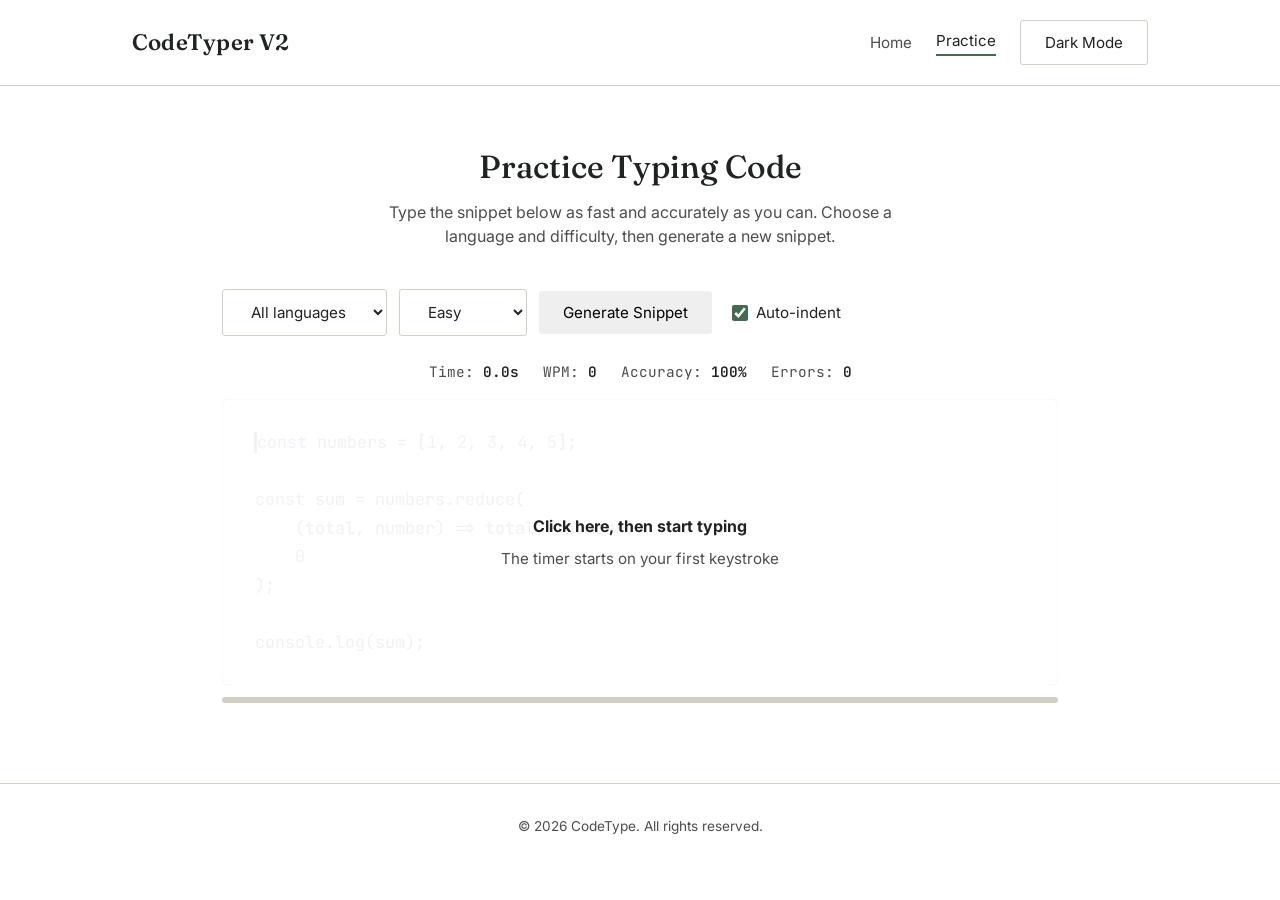
==== commit a6e256cf: "New logic and animation update" ====
--- a/practice.html
+++ b/practice.html
@@ -1,1316 +1,1336 @@
-<!DOCTYPE html>
-<html lang="en">
-<head>
-<meta charset="UTF-8">
-<meta name="viewport" content="width=device-width, initial-scale=1.0">
-<title>Practice — CodeType</title>
-<link rel="preconnect" href="https://fonts.googleapis.com">
-<link rel="preconnect" href="https://fonts.gstatic.com" crossorigin>
-<link href="https://fonts.googleapis.com/css2?family=Fraunces:opsz,wght@9..144,400;9..144,500;9..144,600&family=Inter:wght@400;500;600&family=JetBrains+Mono:wght@400;500;600&display=swap" rel="stylesheet">
-<link rel="stylesheet" href="style.css">
-</head>
-
-<body>
-
-  <!-- ==================== HEADER / NAVIGATION ==================== -->
-  <header>
-    <nav>
-      <a class="logo" href="index.html">CodeType</a>
-
-      <div class="nav-links">
-        <a href="index.html">Home</a>
-        <a href="practice.html" aria-current="page">Practice</a>
-        <button id="theme-toggle" class="btn-secondary">Dark Mode</button>
-      </div>
-    </nav>
-  </header>
-
-  <!-- ==================== MAIN APPLICATION ==================== -->
-  <main class="app">
-    <h1>Practice Typing Code</h1>
-    <p class="sub">
-    Type the snippet below as fast and accurately as you can.
-    Choose a language and difficulty, then generate a new snippet.
-    </p>
-
-    <!-- Language, difficulty, and snippet controls -->
-    <div class="controls">
-      <select id="lang" aria-label="Language">
-        <option value="all">All languages</option>
-        <option value="javascript">JavaScript</option>
-        <option value="python">Python</option>
-        <option value="java">Java</option>
-        <option value="sql">SQL</option>
-      </select>
-      <select id="difficulty">
-          <option value="easy">Easy</option>
-          <option value="medium">Medium</option>
-      </select>
-
-      <button id="new-snippet">Generate Snippet</button>
-
-      <!-- When on, pressing Enter also skips the next line's indentation -->
-      <label class="toggle" for="auto-indent">
-        <input type="checkbox" id="auto-indent">
-        Auto-indent
-      </label>
-
-      <div class="grow"></div>
-    </div>
-
-    <!-- Live typing statistics -->
-    <div class="stats">
-      <span class="stat">Time: <b id="stat-time">0.0s</b></span>
-      <span class="stat">WPM: <b id="stat-wpm">0</b></span>
-      <span class="stat">Accuracy: <b id="stat-acc">100%</b></span>
-      <span class="stat">Errors: <b id="stat-errors">0</b></span>
-    </div>
-
-    <!-- Code the user has to type -->
-    <div class="code-wrap">
-      <pre class="code-display" id="code-display" tabindex="0" aria-label="Code to type"></pre>
-      <div class="overlay" id="overlay">
-        <strong>Click here, then start typing</strong>
-        <span>The timer starts on your first keystroke</span>
-      </div>
-    </div>
-
-    <!-- Results shown after the user finishes typing -->
-    <div class="result" id="result">
-      <div class="result-stats">
-        <div><div class="n" id="r-wpm">0</div><div class="l">WPM</div></div>
-        <div><div class="n" id="r-acc">0%</div><div class="l">ACCURACY</div></div>
-        <div><div class="n" id="r-time">0.0s</div><div class="l">TIME</div></div>
-        <div><div class="n" id="r-errors">0</div><div class="l">ERRORS</div></div>
-      </div>
-      <button id="try-again" class="btn-primary">Try Another</button>
-
-      <!-- Speed-over-time chart (drawn by JavaScript when you finish) -->
-      <div class="result-chart" id="result-chart" hidden>
-        <div class="chart-head">
-          <span>Speed over time (WPM)</span>
-          <span class="chart-legend"><i class="dot"></i>mistake</span>
-        </div>
-        <div id="chart-body"></div>
-      </div>
-    </div>
-  </main>
-
-  <!-- ==================== FOOTER ==================== -->
-  <footer>
-    <p>&copy; 2026 CodeType. All rights reserved.</p>
-  </footer>
-
-  <script src="theme.js"></script>
-  <script>
-    /* ==========================================================
-       JAVASCRIPT APPLICATION
-       This section controls the interactive behavior of CodeType.
-       ========================================================== */
-    /* ==========================================================
-       1. THEME TOGGLE
-       Controls Dark Mode / Light Mode and remembers the choice.
-       ========================================================== */
-    /* The theme code now lives in theme.js, so the home page can share it. */
-
-
-    /* ==========================================================
-       2. SNIPPET LIBRARY
-       Contains all JavaScript, Python, Java, and SQL code samples.
-       Each language has Easy and Medium snippets.
-       ========================================================== */
-
-    /* Remove unnecessary indentation from multi-line snippets. */
-    function dedent(str) {
-        const lines = str.replace(/^\n/, '').split('\n');
-
-        const nonEmptyLines = lines.filter(line => line.trim().length > 0);
-
-        const indentation = nonEmptyLines.length
-            ? Math.min(
-                ...nonEmptyLines.map(line =>
-                    line.match(/^[ \t]*/)[0].length
-                )
-            )
-            : 0;
-
-        return lines
-            .map(line => line.slice(indentation))
-            .join('\n')
-            .trimEnd();
-    }
-
-    const SNIPPETS = {
-
-        javascript: {
-
-            easy: [
-                dedent(`
-                    const name = "Alex";
-                    console.log("Hello, " + name);
-                `),
-
-                dedent(`
-                    const numbers = [1, 2, 3, 4, 5];
-
-                    const sum = numbers.reduce(
-                        (total, number) => total + number,
-                        0
-                    );
-
-                    console.log(sum);
-                `),
-
-                dedent(`
-                    function isEven(number) {
-                        return number % 2 === 0;
-                    }
-
-                    console.log(isEven(10));
-                `),
-
-                dedent(`
-                    function greet(name) {
-                        return \`Hello, \${name}!\`;
-                    }
-
-                    console.log(greet("World"));
-                `)
-            ],
-
-            medium: [
-                dedent(`
-                    function debounce(fn, delay) {
-                        let timer;
-
-                        return (...args) => {
-                            clearTimeout(timer);
-
-                            timer = setTimeout(() => {
-                                fn(...args);
-                            }, delay);
-                        };
-                    }
-                `),
-
-                dedent(`
-                    function countWords(text) {
-                        const words = text.trim().split(/\\s+/);
-
-                        return words.length;
-                    }
-
-                    console.log(countWords("Hello world from JavaScript"));
-                `),
-
-                dedent(`
-                    const users = [
-                        { name: "Alex", age: 20 },
-                        { name: "Sam", age: 25 },
-                        { name: "John", age: 17 }
-                    ];
-
-                    const adults = users.filter(user => user.age >= 18);
-
-                    console.log(adults);
-                `),
-
-                dedent(`
-                    function findMax(numbers) {
-                        if (numbers.length === 0) {
-                            return null;
-                        }
-
-                        return Math.max(...numbers);
-                    }
-
-                    console.log(findMax([4, 8, 2, 15, 6]));
-                `)
-            ]
-        },
-
-
-        python: {
-
-            easy: [
-                dedent(`
-                    name = "Alex"
-                    age = 20
-
-                    print("Name:", name)
-                    print("Age:", age)
-                `),
-
-                dedent(`
-                    numbers = [1, 2, 3, 4, 5]
-
-                    total = sum(numbers)
-
-                    print(total)
-                `),
-
-                dedent(`
-                    def is_even(number):
-                        return number % 2 == 0
-
-                    print(is_even(10))
-                `),
-
-                dedent(`
-                    for number in range(1, 6):
-                        print(number)
-                `)
-            ],
-
-            medium: [
-                dedent(`
-                    def fibonacci(n):
-                        a, b = 0, 1
-
-                        for _ in range(n):
-                            a, b = b, a + b
-
-                        return a
-                `),
-
-                dedent(`
-                    class Stack:
-                        def __init__(self):
-                            self.items = []
-
-                        def push(self, item):
-                            self.items.append(item)
-
-                        def pop(self):
-                            if not self.items:
-                                return None
-
-                            return self.items.pop()
-                `),
-
-                dedent(`
-                    def count_words(text):
-                        words = text.lower().split()
-                        counts = {}
-
-                        for word in words:
-                            counts[word] = counts.get(word, 0) + 1
-
-                        return counts
-                `),
-
-                dedent(`
-                    numbers = [4, 8, 15, 16, 23, 42]
-
-                    even_numbers = [
-                        number
-                        for number in numbers
-                        if number % 2 == 0
-                    ]
-
-                    print(even_numbers)
-                `)
-            ]
-        },
-
-
-        java: {
-
-            easy: [
-                dedent(`
-                    public class Main {
-                        public static void main(String[] args) {
-                            System.out.println("Hello, World!");
-                        }
-                    }
-                `),
-
-                dedent(`
-                    public class Calculator {
-                        public int add(int a, int b) {
-                            return a + b;
-                        }
-                    }
-                `),
-
-                dedent(`
-                    public class Counter {
-                        private int count = 0;
-
-                        public void increment() {
-                            count++;
-                        }
-
-                        public int getCount() {
-                            return count;
-                        }
-                    }
-                `),
-
-                dedent(`
-                    public class Main {
-                        public static void main(String[] args) {
-                            for (int i = 1; i <= 5; i++) {
-                                System.out.println(i);
-                            }
-                        }
-                    }
-                `)
-            ],
-
-            medium: [
-                dedent(`
-                    public class Calculator {
-
-                        public int factorial(int n) {
-                            if (n <= 1) {
-                                return 1;
-                            }
-
-                            return n * factorial(n - 1);
-                        }
-                    }
-                `),
-
-                dedent(`
-                    import java.util.ArrayList;
-                    import java.util.List;
-
-                    public class Main {
-                        public static void main(String[] args) {
-                            List<String> names = new ArrayList<>();
-
-                            names.add("Alex");
-                            names.add("Sam");
-                            names.add("John");
-
-                            for (String name : names) {
-                                System.out.println(name);
-                            }
-                        }
-                    }
-                `),
-
-                dedent(`
-                    public class BankAccount {
-                        private double balance;
-
-                        public BankAccount(double balance) {
-                            this.balance = balance;
-                        }
-
-                        public void deposit(double amount) {
-                            if (amount > 0) {
-                                balance += amount;
-                            }
-                        }
-
-                        public double getBalance() {
-                            return balance;
-                        }
-                    }
-                `),
-
-                dedent(`
-                    public class Search {
-
-                        public static int find(int[] numbers, int target) {
-                            for (int i = 0; i < numbers.length; i++) {
-                                if (numbers[i] == target) {
-                                    return i;
-                                }
-                            }
-
-                            return -1;
-                        }
-                    }
-                `)
-            ]
-        },
-
-
-        sql: {
-
-            easy: [
-                dedent(`
-                    SELECT *
-                    FROM customers;
-                `),
-
-                dedent(`
-                    SELECT name, email
-                    FROM customers
-                    WHERE age >= 18;
-                `),
-
-                dedent(`
-                    INSERT INTO users (name, email)
-                    VALUES ('Alex', 'alex@example.com');
-                `),
-
-                dedent(`
-                    UPDATE products
-                    SET price = price * 1.1
-                    WHERE category = 'electronics';
-                `)
-            ],
-
-            medium: [
-                dedent(`
-                    SELECT customers.name, COUNT(orders.id) AS total
-                    FROM customers
-                    JOIN orders
-                        ON orders.customer_id = customers.id
-                    GROUP BY customers.name
-                    ORDER BY total DESC;
-                `),
-
-                dedent(`
-                    SELECT category, AVG(price) AS average_price
-                    FROM products
-                    GROUP BY category
-                    HAVING AVG(price) > 100
-                    ORDER BY average_price DESC;
-                `),
-
-                dedent(`
-                    SELECT users.name, orders.total
-                    FROM users
-                    JOIN orders
-                        ON users.id = orders.user_id
-                    WHERE orders.total > 100
-                    ORDER BY orders.total DESC;
-                `),
-
-                dedent(`
-                    SELECT department, COUNT(*) AS employees
-                    FROM employees
-                    GROUP BY department
-                    ORDER BY employees DESC;
-                `)
-            ]
-        }
-    };
-
-    /* ==========================================================
-       2B. SYNTAX HIGHLIGHTING
-       Works out a "token type" (keyword, string, number, ...) for
-       every character of a snippet. The type is stored on each
-       character's <span> as data-t="...", and style.css turns it
-       into a colour for characters that are still pending.
-       ========================================================== */
-
-    const LANGUAGES = {
-
-        javascript: {
-            keywords: new Set([
-                'const', 'let', 'var', 'function', 'return', 'if', 'else',
-                'for', 'while', 'new', 'class', 'this', 'null', 'undefined',
-                'true', 'false', 'of', 'in', 'typeof'
-            ]),
-            highlightClasses: true,
-            rules: [
-                ['com',  /\/\/.*|\/\*[\s\S]*?\*\//y],
-                ['str',  /"(?:\\.|[^"\\\n])*"|'(?:\\.|[^'\\\n])*'|`(?:\\.|[^`\\])*`/y],
-                // Regular expression such as /\s+/ (only right after "(").
-                ['str',  /(?<=\()\/(?:\\.|[^\/\\\n])+\/[a-z]*/y],
-                ['num',  /\d+(?:\.\d+)?/y],
-                ['word', /[A-Za-z_$][\w$]*/y]
-            ]
-        },
-
-        python: {
-            keywords: new Set([
-                'def', 'class', 'return', 'if', 'elif', 'else', 'for',
-                'while', 'in', 'not', 'and', 'or', 'is', 'import', 'from',
-                'as', 'pass', 'with', 'try', 'except', 'lambda', 'self',
-                'None', 'True', 'False'
-            ]),
-            highlightClasses: true,
-            rules: [
-                ['com',  /#.*/y],
-                ['str',  /"(?:\\.|[^"\\\n])*"|'(?:\\.|[^'\\\n])*'/y],
-                ['num',  /\d+(?:\.\d+)?/y],
-                ['word', /[A-Za-z_]\w*/y]
-            ]
-        },
-
-        java: {
-            keywords: new Set([
-                'public', 'private', 'protected', 'static', 'final', 'void',
-                'class', 'int', 'double', 'boolean', 'new', 'return', 'if',
-                'else', 'for', 'while', 'import', 'this', 'null', 'true',
-                'false'
-            ]),
-            highlightClasses: true,
-            rules: [
-                ['com',  /\/\/.*|\/\*[\s\S]*?\*\//y],
-                ['str',  /"(?:\\.|[^"\\\n])*"|'(?:\\.|[^'\\\n])*'/y],
-                ['num',  /\d+(?:\.\d+)?/y],
-                ['word', /[A-Za-z_$][\w$]*/y]
-            ]
-        },
-
-        sql: {
-            // SQL is not case-sensitive, so keywords are compared in UPPERCASE.
-            ignoreCase: true,
-            keywords: new Set([
-                'SELECT', 'FROM', 'WHERE', 'INSERT', 'INTO', 'VALUES',
-                'UPDATE', 'SET', 'JOIN', 'INNER', 'LEFT', 'RIGHT', 'ON',
-                'GROUP', 'BY', 'ORDER', 'HAVING', 'AS', 'DESC', 'ASC',
-                'AND', 'OR', 'NOT', 'NULL'
-            ]),
-            highlightClasses: false,
-            rules: [
-                ['com',  /--.*/y],
-                ['str',  /'(?:''|[^'])*'/y],
-                ['num',  /\d+(?:\.\d+)?/y],
-                ['word', /[A-Za-z_]\w*/y]
-            ]
-        }
-    };
-
-
-    /* Decide what kind of word this is: keyword, function call,
-       class/type name, or plain text (null). */
-    function classifyWord(word, code, end, spec) {
-        const key = spec.ignoreCase ? word.toUpperCase() : word;
-
-        if (spec.keywords.has(key)) return 'kw';
-        if (code[end] === '(') return 'fn';
-        if (spec.highlightClasses && /^[A-Z]/.test(word)) return 'cls';
-
-        return null;
-    }
-
-
-    /* Returns an array with one token type (or null) per character. */
-    function tokenize(code, lang) {
-        const types = new Array(code.length).fill(null);
-        const spec = LANGUAGES[lang];
-
-        if (!spec) return types;
-
-        let i = 0;
-
-        while (i < code.length) {
-            let matched = false;
-
-            for (const [type, re] of spec.rules) {
-                re.lastIndex = i;
-                const m = re.exec(code);
-
-                if (m && m[0].length > 0) {
-                    const end = i + m[0].length;
-                    const t = type === 'word'
-                        ? classifyWord(m[0], code, end, spec)
-                        : type;
-
-                    if (t) types.fill(t, i, end);
-
-                    i = end;
-                    matched = true;
-                    break;
-                }
-            }
-
-            // Spaces, punctuation and operators stay uncoloured.
-            if (!matched) i++;
-        }
-
-        return types;
-    }
-
-
-    /* Pick a random snippet based on language and difficulty.
-       Returns { code, language } so we know how to colour it. */
-    function randomSnippet(lang, difficulty) {
-        let pool = [];
-
-        if (lang === 'all') {
-            pool = Object.entries(SNIPPETS).flatMap(([name, level]) =>
-                level[difficulty].map(code => ({ code, language: name }))
-            );
-        } else {
-            pool = SNIPPETS[lang][difficulty].map(code => ({
-                code,
-                language: lang
-            }));
-        }
-
-        return pool[Math.floor(Math.random() * pool.length)];
-    }
-
-
-    /* ==========================================================
-       3. TYPING ENGINE
-       Stores the current snippet and keeps track of typing progress.
-       ========================================================== */
-    const $ = (id) => document.getElementById(id);
-
-    const display = $('code-display');
-    const overlay = $('overlay');
-    const langSelect = $('lang');
-    const difficultySelect = $('difficulty');
-
-    let target = '';
-    let spans = [];
-    let position = 0;
-
-    /*
-    * correctCount     = characters that are correct RIGHT NOW.
-    *                    Goes down on Backspace. Used for WPM.
-    *
-    * totalKeystrokes  = every character the user has typed.
-    * correctKeystrokes = how many of those were correct.
-    * errorCount       = how many were wrong.
-    *                    These three NEVER go down, even after Backspace,
-    *                    so a corrected mistake still counts against
-    *                    Accuracy and Errors.
-    */
-    let correctCount = 0;
-    let totalKeystrokes = 0;
-    let correctKeystrokes = 0;
-    let errorCount = 0;
-
-    let startTime = null;
-    let timerId = null;
-    let finished = false;
-
-    /*
-    * Speed samples for the result chart.
-    * One entry per second: { t: seconds, wpm: speed, errors: total mistakes }
-    */
-    let samples = [];
-    let lastSampleSecond = 0;
-
-
-    /*
-    * Stores the result of every typed character.
-    *
-    * true  = the typed character was correct
-    * false = the typed character was incorrect
-    * 'auto' = indentation skipped automatically (Auto-indent);
-    *          not counted in WPM or accuracy
-    *
-    * This is important for Backspace.
-    * When a character is deleted, we can undo exactly
-    * what that character contributed to the statistics.
-    */
-    let typedResults = [];
-
-
-    /*
-    * Auto-indent setting (checkbox in the controls).
-    * Saved in localStorage; on by default.
-    */
-    const autoIndentBox = $('auto-indent');
-    autoIndentBox.checked = localStorage.getItem('autoIndent') !== 'off';
-
-
-    /* ==========================================================
-       4. CARET
-       Creates and moves the visual typing cursor.
-       ========================================================== */
-
-    const caret = document.createElement('span');
-    caret.className = 'typing-caret';
-
-
-    function updateCaret() {
-        if (caret.parentNode) {
-            caret.remove();
-        }
-
-        if (position < spans.length) {
-            spans[position].before(caret);
-        } else if (spans.length > 0) {
-            spans[spans.length - 1].after(caret);
-        }
-    }
-
-
-    /* ==========================================================
-       5. LOAD SNIPPET
-       Resets the game and displays a new random code snippet.
-       ========================================================== */
-
-    function loadSnippet() {
-      const pick = randomSnippet(
-          langSelect.value,
-          difficultySelect.value
-      );
-
-      target = pick.code;
-
-      // One token type per character (keyword, string, number, ...).
-      const tokenTypes = tokenize(target, pick.language);
-
-      position = 0;
-
-      correctCount = 0;
-      totalKeystrokes = 0;
-      correctKeystrokes = 0;
-      errorCount = 0;
-
-      typedResults = [];
-
-      samples = [];
-      lastSampleSecond = 0;
-
-      startTime = null;
-      finished = false;
-
-      if (timerId) {
-        clearInterval(timerId);
-        timerId = null;
-      }
-
-      display.innerHTML = '';
-      spans = [...target].map((ch, index) => {
-        const s = document.createElement('span');
-
-        s.textContent = ch;
-        s.className = 'pending';
-
-        // data-t survives later className changes (pending/correct/incorrect).
-        if (tokenTypes[index]) {
-          s.dataset.t = tokenTypes[index];
-        }
-
-        display.appendChild(s);
-
-        return s;
-      });
-
-      updateCaret();
-
-      overlay.classList.remove('show');
-      $('result').classList.remove('show');
-
-      updateStats();
-    }
-
-
-    /* ==========================================================
-       6. TIMER
-       Measures how long the user has been typing.
-       ========================================================== */
-
-    function tick() {
-      const secs = elapsedSeconds();
-
-      // Take one speed sample every full second.
-      if (Math.floor(secs) > lastSampleSecond) {
-        lastSampleSecond = Math.floor(secs);
-        recordSample(secs);
-      }
-
-      updateStats();
-    }
-
-
-    function elapsedSeconds() {
-      return startTime
-        ? (performance.now() - startTime) / 1000
-        : 0;
-    }
-
-
-    /* ==========================================================
-       7. STATISTICS
-       Calculates WPM, accuracy, time, and errors.
-       ========================================================== */
-
-    function updateStats() {
-      const secs = elapsedSeconds();
-
-      const minutes = secs / 60 || 1 / 60;
-
-      const wpm = Math.round(
-        (correctCount / 5) / minutes
-      );
-
-      // Accuracy = correct keystrokes / all keystrokes typed.
-      const acc = totalKeystrokes
-        ? Math.round((correctKeystrokes / totalKeystrokes) * 100)
-        : 100;
-
-      $('stat-time').textContent = secs.toFixed(1) + 's';
-      $('stat-wpm').textContent = startTime ? wpm : 0;
-      $('stat-acc').textContent = acc + '%';
-      $('stat-errors').textContent = errorCount;
-    }
-
-
-    /* ==========================================================
-       8. FINISH
-       Runs when the user reaches the end of the snippet.
-       Displays the final results.
-       ========================================================== */
-
-    function finish() {
-      finished = true;
-
-      clearInterval(timerId);
-      timerId = null;
-
-      // Final sample at the exact finish time.
-      const endSecs = elapsedSeconds();
-
-      if (!samples.length || endSecs - samples[samples.length - 1].t > 0.05) {
-        recordSample(endSecs);
-      }
-
-      updateStats();
-
-      $('r-wpm').textContent = $('stat-wpm').textContent;
-      $('r-acc').textContent = $('stat-acc').textContent;
-      $('r-time').textContent = $('stat-time').textContent;
-      $('r-errors').textContent = errorCount;
-
-      $('result').classList.add('show');
-
-      // Draw after the panel is visible so the width can be measured.
-      drawChart();
-
-      // Remove caret when finished.
-      if (caret.parentNode) {
-        caret.remove();
-      }
-    }
-
-
-    /* ==========================================================
-       8B. RESULT CHART
-       Draws a line chart of WPM over time as an inline SVG.
-       Colours come from CSS variables, so it follows Dark Mode.
-       Red dots mark the seconds in which you made a mistake.
-       ========================================================== */
-
-    function recordSample(secs) {
-      const wpm = secs > 0
-        ? Math.round((correctCount / 5) / (secs / 60))
-        : 0;
-
-      samples.push({ t: secs, wpm: wpm, errors: errorCount });
-    }
-
-
-    /* Small helper: create an SVG element with attributes. */
-    function svgEl(name, attrs, text) {
-      const node = document.createElementNS('http://www.w3.org/2000/svg', name);
-
-      for (const key in attrs) {
-        node.setAttribute(key, attrs[key]);
-      }
-
-      if (text !== undefined) {
-        node.textContent = text;
-      }
-
-      return node;
-    }
-
-
-    function drawChart() {
-      const box = $('result-chart');
-      const body = $('chart-body');
-
-      body.innerHTML = '';
-
-      // A run shorter than ~1 second has nothing worth plotting.
-      if (samples.length < 2) {
-        box.hidden = true;
-        return;
-      }
-
-      box.hidden = false;
-
-      const W = Math.max(body.clientWidth, 300);
-      const H = 200;
-      const pad = { top: 24, right: 16, bottom: 28, left: 40 };
-      const plotW = W - pad.left - pad.right;
-      const plotH = H - pad.top - pad.bottom;
-
-      const totalTime = samples[samples.length - 1].t;
-      const maxWpm = Math.max(...samples.map(p => p.wpm));
-
-      // Choose a tidy Y axis: about 4 gridlines.
-      const step = [5, 10, 20, 25, 50, 100, 200].find(v => v >= maxWpm / 4) || 200;
-      const topWpm = Math.ceil(maxWpm / step) * step || step;
-
-      const x = (t) => pad.left + (t / totalTime) * plotW;
-      const y = (wpm) => pad.top + plotH * (1 - wpm / topWpm);
-
-      const svg = svgEl('svg', {
-        viewBox: '0 0 ' + W + ' ' + H,
-        role: 'img',
-        'aria-label': 'Line chart of typing speed over time'
-      });
-
-      // Horizontal gridlines + WPM labels.
-      for (let v = 0; v <= topWpm; v += step) {
-        svg.appendChild(svgEl('line', {
-          class: 'chart-grid',
-          x1: pad.left, x2: W - pad.right, y1: y(v), y2: y(v)
-        }));
-
-        svg.appendChild(svgEl('text', {
-          class: 'chart-label',
-          x: pad.left - 8, y: y(v) + 4, 'text-anchor': 'end'
-        }, v));
-      }
-
-      // Time labels along the bottom (at most ~8).
-      const xStep = Math.max(1, Math.ceil(totalTime / 8));
-
-      for (let t = 0; t <= totalTime; t += xStep) {
-        svg.appendChild(svgEl('text', {
-          class: 'chart-label',
-          x: x(t), y: H - 8, 'text-anchor': 'middle'
-        }, t + 's'));
-      }
-
-      /*
-      * The speed line.
-      *
-      * The first real measurement is at 1 second, because speed cannot
-      * be measured at 0s (nothing has been typed yet). So the line
-      * starts at 0s with the same value as the first measurement,
-      * which makes it begin at the left edge of the chart.
-      */
-      const linePoints = [{ t: 0, wpm: samples[0].wpm }, ...samples];
-
-      svg.appendChild(svgEl('polyline', {
-        class: 'chart-line',
-        points: linePoints.map(p => x(p.t) + ',' + y(p.wpm)).join(' ')
-      }));
-
-      // Red dots where mistakes happened.
-      let previousErrors = 0;
-      const mistakesAt = [];
-
-      samples.forEach((p, index) => {
-        if (p.errors > previousErrors) {
-          const mistakes = p.errors - previousErrors;
-          mistakesAt[index] = mistakes;
-          const dot = svgEl('circle', {
-            class: 'chart-dot',
-            cx: x(p.t), cy: y(p.wpm), r: 4
-          });
-
-          dot.appendChild(svgEl(
-            'title', {},
-            p.wpm + ' WPM at ' + p.t.toFixed(1) + 's, ' +
-            mistakes + (mistakes === 1 ? ' mistake' : ' mistakes')
-          ));
-
-          svg.appendChild(dot);
-        }
-
-        previousErrors = p.errors;
-      });
-
-      /*
-      * HOVER GUIDE
-      *
-      * When the mouse is over the chart, show a vertical line at the
-      * nearest sample, a dot on the speed line, and a small label.
-      */
-      const hover = svgEl('g', { class: 'chart-hover' });
-      const guide = svgEl('line', {
-        class: 'chart-guide',
-        y1: pad.top,
-        y2: pad.top + plotH
-      });
-      const hoverDot = svgEl('circle', { class: 'chart-hover-dot', r: 5 });
-      const tip = svgEl('text', { class: 'chart-tip', y: 14 });
-
-      hover.append(guide, hoverDot, tip);
-      svg.appendChild(hover);
-
-      svg.addEventListener('pointermove', (e) => {
-        // Convert the mouse position into chart (viewBox) coordinates.
-        const rect = svg.getBoundingClientRect();
-        const mx = (e.clientX - rect.left) * (rect.width ? W / rect.width : 1);
-
-        // Outside the plotting area: hide the guide.
-        if (mx < pad.left - 10 || mx > W - pad.right + 10) {
-          hover.classList.remove('on');
-          return;
-        }
-
-        // Find the sample closest to the mouse.
-        let best = 0;
-
-        samples.forEach((p, i) => {
-          if (Math.abs(x(p.t) - mx) < Math.abs(x(samples[best].t) - mx)) {
-            best = i;
-          }
-        });
-
-        const p = samples[best];
-        const px = x(p.t);
-
-        guide.setAttribute('x1', px);
-        guide.setAttribute('x2', px);
-
-        hoverDot.setAttribute('cx', px);
-        hoverDot.setAttribute('cy', y(p.wpm));
-
-        let label = p.wpm + ' WPM · ' + p.t.toFixed(1) + 's';
-
-        if (mistakesAt[best]) {
-          label += ' · ' + mistakesAt[best] +
-            (mistakesAt[best] === 1 ? ' mistake' : ' mistakes');
-        }
-
-        tip.textContent = label;
-
-        // Keep the label inside the chart: flip it near the right edge.
-        const nearRight = px > W / 2;
-
-        tip.setAttribute('x', nearRight ? px - 8 : px + 8);
-        tip.setAttribute('text-anchor', nearRight ? 'end' : 'start');
-
-        hover.classList.add('on');
-      });
-
-      svg.addEventListener('pointerleave', () => {
-        hover.classList.remove('on');
-      });
-
-      body.appendChild(svg);
-    }
-
-
-    /* ==========================================================
-       9. HANDLE ONE CHARACTER
-       Checks whether each typed character is correct or incorrect.
-       ========================================================== */
-
-    function typeCharacter(char) {
-      if (position >= spans.length) {
-        return;
-      }
-
-      if (!startTime) {
-        startTime = performance.now();
-        timerId = setInterval(tick, 100);
-      }
-
-      const span = spans[position];
-
-      const isCorrect = char === target[position];
-
-      // Save the result so Backspace knows what to undo.
-      typedResults.push(isCorrect);
-
-      // Every keystroke is remembered permanently (for Accuracy).
-      totalKeystrokes++;
-
-      if (isCorrect) {
-        span.className = 'correct';
-        correctCount++;
-        correctKeystrokes++;
-      } else {
-        span.className = 'incorrect';
-        errorCount++;
-      }
-
-      position++;
-
-      /*
-      * AUTO-INDENT
-      *
-      * After a correct Enter, skip the spaces/tabs that start the
-      * next line. They are marked correct but are NOT added to
-      * correctCount, so they don't inflate WPM or accuracy.
-      */
-      if (isCorrect && char === '\n' && autoIndentBox.checked) {
-        while (
-          position < spans.length &&
-          (target[position] === ' ' || target[position] === '\t')
-        ) {
-          spans[position].className = 'correct';
-          typedResults.push('auto');
-          position++;
-        }
-      }
-
-      if (position < spans.length) {
-        spans[position].className = 'pending';
-      }
-
-      updateCaret();
-
-      if (position >= spans.length) {
-        finish();
-      }
-
-      updateStats();
-    }
-
-
-    /* ==========================================================
-       10. KEYBOARD INPUT
-       Handles normal typing, Tab, Backspace, and special keys.
-       ========================================================== */
-
-    display.addEventListener('keydown', (e) => {
-      if (finished) return;
-
-      /*
-      * TAB
-      *
-      * One Tab = four spaces.
-      */
-      if (e.key === 'Tab') {
-        e.preventDefault();
-
-        for (let i = 0; i < 4; i++) {
-          if (position < spans.length) {
-            typeCharacter(' ');
-          } else {
-            break;
-          }
-
-          // Stop if the snippet was completed.
-          if (finished) break;
-        }
-
-        return;
-      }
-
-
-      /*
-      * BACKSPACE
-      */
-      if (e.key === 'Backspace') {
-        e.preventDefault();
-
-        if (position > 0) {
-          /*
-          * If the cursor is after auto-indented spaces, remove them
-          * first. The Enter that caused them is then removed by the
-          * normal Backspace logic below, so one Backspace undoes
-          * the whole "Enter + indentation".
-          */
-          while (
-            position > 0 &&
-            typedResults[typedResults.length - 1] === 'auto'
-          ) {
-            typedResults.pop();
-            position--;
-            spans[position].className = 'pending';
-          }
-
-          /*
-          * Remove the result of the character we're deleting.
-          */
-          const wasCorrect = typedResults.pop();
-
-          /*
-          * Only the "correct right now" count goes down (for WPM).
-          * Keystrokes and errors stay, so the mistake is remembered.
-          */
-          if (wasCorrect) {
-            correctCount--;
-          }
-
-          position--;
-
-          /*
-          * Reset the character back to pending.
-          */
-          spans[position].className = 'pending';
-
-          updateCaret();
-          updateStats();
-        }
-
-        return;
-      }
-
-
-      /*
-      * Ignore modifier/navigation keys.
-      */
-      const char = e.key === 'Enter'
-        ? '\n'
-        : e.key;
-
-      if (char.length !== 1) {
-        return;
-      }
-
-      e.preventDefault();
-
-      typeCharacter(char);
-    });
-
-
-    /* ==========================================================
-       11. FOCUS / OVERLAY
-       Shows or hides the "Click here" overlay depending on focus.
-       ========================================================== */
-
-    display.addEventListener('focus', () => {
-      overlay.classList.remove('show');
-      updateCaret();
-    });
-
-
-    display.addEventListener('blur', () => {
-      if (!finished) {
-        overlay.classList.add('show');
-      }
-    });
-
-
-    display.addEventListener('click', () => {
-      display.focus();
-    });
-
-
-    overlay.addEventListener('click', () => {
-      display.focus();
-    });
-
-
-    /* ==========================================================
-       12. CONTROLS
-       Connects buttons and dropdowns to the appropriate functions.
-       ========================================================== */
-
-    $('new-snippet').addEventListener('click', loadSnippet);
-
-    $('try-again').addEventListener('click', loadSnippet);
-
-    langSelect.addEventListener('change', loadSnippet);
-
-    difficultySelect.addEventListener('change', loadSnippet);
-
-    autoIndentBox.addEventListener('change', () => {
-      localStorage.setItem(
-        'autoIndent',
-        autoIndentBox.checked ? 'on' : 'off'
-      );
-
-      loadSnippet();
-    });
-
-
-    /* ==========================================================
-       13. INITIAL LOAD
-       Loads the first snippet when the page opens.
-       ========================================================== */
-
-    loadSnippet();
-
-    overlay.classList.add('show');
-  </script>
-
-</body>
+<!DOCTYPE html>
+<html lang="en">
+<head>
+<meta charset="UTF-8">
+<meta name="viewport" content="width=device-width, initial-scale=1.0">
+<title>Practice — CodeType</title>
+<link rel="preconnect" href="https://fonts.googleapis.com">
+<link rel="preconnect" href="https://fonts.gstatic.com" crossorigin>
+<link href="https://fonts.googleapis.com/css2?family=Fraunces:opsz,wght@9..144,400;9..144,500;9..144,600&family=Inter:wght@400;500;600&family=JetBrains+Mono:wght@400;500;600&display=swap" rel="stylesheet">
+<link rel="stylesheet" href="style.css">
+</head>
+
+<body>
+
+  <!-- ==================== HEADER / NAVIGATION ==================== -->
+  <header>
+    <nav>
+      <a class="logo" href="index.html">CodeTyper V2</a>
+
+      <div class="nav-links">
+        <a href="index.html">Home</a>
+        <a href="practice.html" aria-current="page">Practice</a>
+        <button id="theme-toggle" class="btn-secondary">Dark Mode</button>
+      </div>
+    </nav>
+  </header>
+
+  <!-- ==================== MAIN APPLICATION ==================== -->
+  <main class="app">
+    <h1>Practice Typing Code</h1>
+    <p class="sub">
+    Type the snippet below as fast and accurately as you can.
+    Choose a language and difficulty, then generate a new snippet.
+    </p>
+
+    <!-- Language, difficulty, and snippet controls -->
+    <div class="controls">
+      <select id="lang" aria-label="Language">
+        <option value="all">All languages</option>
+        <option value="javascript">JavaScript</option>
+        <option value="python">Python</option>
+        <option value="java">Java</option>
+        <option value="sql">SQL</option>
+      </select>
+      <select id="difficulty">
+          <option value="easy">Easy</option>
+          <option value="medium">Medium</option>
+          <option value="hard">Hard</option>
+      </select>
+
+      <button id="new-snippet">Generate Snippet</button>
+
+      <!-- When on, pressing Enter also skips the next line's indentation -->
+      <label class="toggle" for="auto-indent">
+        <input type="checkbox" id="auto-indent">
+        Auto-indent
+      </label>
+
+      <div class="grow"></div>
+    </div>
+
+    <!-- Live typing statistics -->
+    <div class="stats">
+      <span class="stat">Time: <b id="stat-time">0.0s</b></span>
+      <span class="stat">WPM: <b id="stat-wpm">0</b></span>
+      <span class="stat">Accuracy: <b id="stat-acc">100%</b></span>
+      <span class="stat">Errors: <b id="stat-errors">0</b></span>
+    </div>
+
+    <!-- Code the user has to type -->
+    <div class="code-wrap">
+      <pre class="code-display" id="code-display" tabindex="0" aria-label="Code to type"></pre>
+      <div class="overlay" id="overlay">
+        <strong>Click here, then start typing</strong>
+        <span>The timer starts on your first keystroke</span>
+      </div>
+    </div>
+
+    <!-- Progress bar: how much of the snippet has been typed -->
+    <div class="progress" id="progress" role="progressbar"
+         aria-label="Typing progress" aria-valuemin="0" aria-valuemax="100"
+         aria-valuenow="0">
+      <div class="progress-fill" id="progress-fill"></div>
+    </div>
+
+    <!-- Results shown after the user finishes typing -->
+    <div class="result" id="result">
+
+      <!-- Rank: a game-style reveal based on your WPM -->
+      <div class="result-rank" id="result-rank">
+        <div class="rank-art">
+          <img class="rank-img" id="rank-img" alt="" width="128" height="128">
+
+          <!-- Confetti pieces are added here by JavaScript -->
+          <div class="rank-burst" id="rank-burst"></div>
+        </div>
+
+        <div class="rank-text">
+          <div class="rank-kicker">Your rank</div>
+          <div class="rank-title" id="rank-title"></div>
+          <p class="rank-line" id="rank-line"></p>
+        </div>
+      </div>
+
+      <div class="result-stats">
+        <div><div class="n" id="r-wpm">0</div><div class="l">WPM</div></div>
+        <div><div class="n" id="r-acc">0%</div><div class="l">ACCURACY</div></div>
+        <div><div class="n" id="r-time">0.0s</div><div class="l">TIME</div></div>
+        <div><div class="n" id="r-errors">0</div><div class="l">ERRORS</div></div>
+      </div>
+      <button id="try-again" class="btn-primary">Try Another</button>
+
+      <!-- Speed-over-time chart (drawn by JavaScript when you finish) -->
+      <div class="result-chart" id="result-chart" hidden>
+        <div class="chart-head">
+          <span>Speed over time (WPM)</span>
+          <span class="chart-legend"><i class="dot"></i>mistake</span>
+        </div>
+        <div id="chart-body"></div>
+      </div>
+    </div>
+  </main>
+
+  <!-- ==================== FOOTER ==================== -->
+  <footer>
+    <p>&copy; 2026 CodeType. All rights reserved.</p>
+  </footer>
+
+  <!-- Emojis rise from the bottom of the whole screen (added by JavaScript) -->
+  <div class="emoji-layer" id="emoji-layer" aria-hidden="true"></div>
+
+  <script src="theme.js"></script>
+  <script>
+    /* ==========================================================
+       JAVASCRIPT APPLICATION
+       This section controls the interactive behavior of CodeType.
+       ========================================================== */
+    /* ==========================================================
+       1. THEME TOGGLE
+       Controls Dark Mode / Light Mode and remembers the choice.
+       ========================================================== */
+    /* The theme code now lives in theme.js, so the home page can share it. */
+
+
+    /* ==========================================================
+       2. SNIPPET LIBRARY
+       The code samples live in snippets.json (next to this file),
+       not in this script.
+
+       Format of snippets.json:
+         language -> difficulty -> list of snippets
+       and every snippet is a list of LINES, for example:
+
+         "python": {
+           "easy": [
+             [
+               "def is_even(number):",
+               "    return number % 2 == 0"
+             ]
+           ]
+         }
+
+       Spaces at the start of a line are kept exactly as written,
+       so indentation is whatever you type inside the quotes.
+       To add a snippet, copy one of the [ ... ] blocks.
+       ========================================================== */
+
+    // Filled by loadSnippetLibrary() once snippets.json has loaded.
+    // Same shape as the JSON, but each snippet is one string (lines joined).
+    const SNIPPETS = {};
+    let snippetsLoaded = false;
+
+    async function loadSnippetLibrary() {
+        const response = await fetch('snippets.json');
+
+        if (!response.ok) {
+            throw new Error('HTTP ' + response.status);
+        }
+
+        const data = await response.json();
+
+        for (const [language, levels] of Object.entries(data)) {
+            SNIPPETS[language] = {};
+
+            for (const [level, snippets] of Object.entries(levels)) {
+                SNIPPETS[language][level] = snippets.map(
+                    lines => lines.join('\n')
+                );
+            }
+        }
+    }
+
+    /* ==========================================================
+       2B. SYNTAX HIGHLIGHTING
+       Works out a "token type" (keyword, string, number, ...) for
+       every character of a snippet. The type is stored on each
+       character's <span> as data-t="...", and style.css turns it
+       into a colour for characters that are still pending.
+       ========================================================== */
+
+    const LANGUAGES = {
+
+        javascript: {
+            keywords: new Set([
+                'const', 'let', 'var', 'function', 'return', 'if', 'else',
+                'for', 'while', 'new', 'class', 'this', 'null', 'undefined',
+                'true', 'false', 'of', 'in', 'typeof', 'async', 'await',
+                'try', 'catch', 'finally', 'throw', 'extends', 'static',
+                'switch', 'case', 'break', 'continue', 'default', 'delete'
+            ]),
+            highlightClasses: true,
+            rules: [
+                ['com',  /\/\/.*|\/\*[\s\S]*?\*\//y],
+                ['str',  /"(?:\\.|[^"\\\n])*"|'(?:\\.|[^'\\\n])*'|`(?:\\.|[^`\\])*`/y],
+                // Regular expression such as /\s+/ (only right after "(").
+                ['str',  /(?<=\()\/(?:\\.|[^\/\\\n])+\/[a-z]*/y],
+                ['num',  /\d+(?:\.\d+)?/y],
+                ['word', /[A-Za-z_$][\w$]*/y]
+            ]
+        },
+
+        python: {
+            keywords: new Set([
+                'def', 'class', 'return', 'if', 'elif', 'else', 'for',
+                'while', 'in', 'not', 'and', 'or', 'is', 'import', 'from',
+                'as', 'pass', 'with', 'try', 'except', 'lambda', 'self',
+                'None', 'True', 'False', 'raise', 'finally', 'yield',
+                'break', 'continue', 'assert', 'global', 'del', 'async',
+                'await'
+            ]),
+            highlightClasses: true,
+            rules: [
+                ['com',  /#.*/y],
+                ['str',  /"(?:\\.|[^"\\\n])*"|'(?:\\.|[^'\\\n])*'/y],
+                ['num',  /\d+(?:\.\d+)?/y],
+                ['word', /[A-Za-z_]\w*/y]
+            ]
+        },
+
+        java: {
+            keywords: new Set([
+                'public', 'private', 'protected', 'static', 'final', 'void',
+                'class', 'int', 'double', 'boolean', 'new', 'return', 'if',
+                'else', 'for', 'while', 'import', 'this', 'null', 'true',
+                'false', 'try', 'catch', 'finally', 'throw', 'throws',
+                'extends', 'implements', 'interface', 'abstract', 'switch',
+                'case', 'break', 'continue', 'default', 'instanceof',
+                'super', 'long', 'float', 'char', 'byte', 'short', 'enum',
+                'package'
+            ]),
+            highlightClasses: true,
+            rules: [
+                ['com',  /\/\/.*|\/\*[\s\S]*?\*\//y],
+                ['str',  /"(?:\\.|[^"\\\n])*"|'(?:\\.|[^'\\\n])*'/y],
+                ['num',  /\d+(?:\.\d+)?/y],
+                ['word', /[A-Za-z_$][\w$]*/y]
+            ]
+        },
+
+        sql: {
+            // SQL is not case-sensitive, so keywords are compared in UPPERCASE.
+            ignoreCase: true,
+            keywords: new Set([
+                'SELECT', 'FROM', 'WHERE', 'INSERT', 'INTO', 'VALUES',
+                'UPDATE', 'SET', 'JOIN', 'INNER', 'LEFT', 'RIGHT', 'ON',
+                'GROUP', 'BY', 'ORDER', 'HAVING', 'AS', 'DESC', 'ASC',
+                'AND', 'OR', 'NOT', 'NULL', 'WITH', 'CASE', 'WHEN', 'THEN',
+                'ELSE', 'END', 'LIMIT', 'OFFSET', 'DISTINCT', 'LIKE', 'IN',
+                'IS', 'BETWEEN', 'EXISTS', 'UNION', 'CREATE', 'TABLE',
+                'DELETE', 'FULL', 'OUTER', 'CROSS'
+            ]),
+            highlightClasses: false,
+            rules: [
+                ['com',  /--.*/y],
+                ['str',  /'(?:''|[^'])*'/y],
+                ['num',  /\d+(?:\.\d+)?/y],
+                ['word', /[A-Za-z_]\w*/y]
+            ]
+        }
+    };
+
+
+    /* Decide what kind of word this is: keyword, function call,
+       class/type name, or plain text (null). */
+    function classifyWord(word, code, end, spec) {
+        const key = spec.ignoreCase ? word.toUpperCase() : word;
+
+        if (spec.keywords.has(key)) return 'kw';
+        if (code[end] === '(') return 'fn';
+        if (spec.highlightClasses && /^[A-Z]/.test(word)) return 'cls';
+
+        return null;
+    }
+
+
+    /* Returns an array with one token type (or null) per character. */
+    function tokenize(code, lang) {
+        const types = new Array(code.length).fill(null);
+        const spec = LANGUAGES[lang];
+
+        if (!spec) return types;
+
+        let i = 0;
+
+        while (i < code.length) {
+            let matched = false;
+
+            for (const [type, re] of spec.rules) {
+                re.lastIndex = i;
+                const m = re.exec(code);
+
+                if (m && m[0].length > 0) {
+                    const end = i + m[0].length;
+                    const t = type === 'word'
+                        ? classifyWord(m[0], code, end, spec)
+                        : type;
+
+                    if (t) types.fill(t, i, end);
+
+                    i = end;
+                    matched = true;
+                    break;
+                }
+            }
+
+            // Spaces, punctuation and operators stay uncoloured.
+            if (!matched) i++;
+        }
+
+        return types;
+    }
+
+
+    /* Pick a random snippet based on language and difficulty.
+       Returns { code, language } so we know how to colour it. */
+    function randomSnippet(lang, difficulty) {
+        let pool = [];
+
+        if (lang === 'all') {
+            pool = Object.entries(SNIPPETS).flatMap(([name, level]) =>
+                (level[difficulty] || []).map(code => ({ code, language: name }))
+            );
+        } else {
+            const list = (SNIPPETS[lang] && SNIPPETS[lang][difficulty]) || [];
+
+            pool = list.map(code => ({ code, language: lang }));
+        }
+
+        // null means "nothing found for this choice".
+        if (pool.length === 0) return null;
+
+        return pool[Math.floor(Math.random() * pool.length)];
+    }
+
+
+    /* ==========================================================
+       3. TYPING ENGINE
+       Stores the current snippet and keeps track of typing progress.
+       ========================================================== */
+    const $ = (id) => document.getElementById(id);
+
+    const display = $('code-display');
+    const overlay = $('overlay');
+    const langSelect = $('lang');
+    const difficultySelect = $('difficulty');
+
+    let target = '';
+    let spans = [];
+    let position = 0;
+
+    /*
+    * correctCount     = characters that are correct RIGHT NOW.
+    *                    Goes down on Backspace. Used for WPM.
+    *
+    * totalKeystrokes  = every character the user has typed.
+    * correctKeystrokes = how many of those were correct.
+    * errorCount       = how many were wrong.
+    *                    These three NEVER go down, even after Backspace,
+    *                    so a corrected mistake still counts against
+    *                    Accuracy and Errors.
+    */
+    let correctCount = 0;
+    let totalKeystrokes = 0;
+    let correctKeystrokes = 0;
+    let errorCount = 0;
+
+    let startTime = null;
+    let timerId = null;
+    let finished = false;
+
+    /*
+    * Speed samples for the result chart.
+    * One entry per second: { t: seconds, wpm: speed, errors: total mistakes }
+    */
+    let samples = [];
+    let lastSampleSecond = 0;
+
+
+    /*
+    * Stores the result of every typed character.
+    *
+    * true  = the typed character was correct
+    * false = the typed character was incorrect
+    * 'auto' = indentation skipped automatically (Auto-indent);
+    *          not counted in WPM or accuracy
+    *
+    * This is important for Backspace.
+    * When a character is deleted, we can undo exactly
+    * what that character contributed to the statistics.
+    */
+    let typedResults = [];
+
+
+    /*
+    * Auto-indent setting (checkbox in the controls).
+    * Saved in localStorage; on by default.
+    */
+    const autoIndentBox = $('auto-indent');
+    autoIndentBox.checked = localStorage.getItem('autoIndent') !== 'off';
+
+
+    /* ==========================================================
+       4. CARET
+       Creates and moves the visual typing cursor.
+       ========================================================== */
+
+    const caret = document.createElement('span');
+    caret.className = 'typing-caret';
+
+
+    function updateCaret() {
+        if (caret.parentNode) {
+            caret.remove();
+        }
+
+        if (position < spans.length) {
+            spans[position].before(caret);
+        } else if (spans.length > 0) {
+            spans[spans.length - 1].after(caret);
+        }
+
+        // The caret moves every time the position changes
+        // (typing, Backspace, new snippet), so update the bar here too.
+        updateProgress();
+    }
+
+
+    /* Progress bar: percentage of the snippet the caret has passed. */
+    const progressBar = $('progress');
+    const progressFill = $('progress-fill');
+
+    function updateProgress() {
+        const percent = spans.length
+            ? Math.round((position / spans.length) * 100)
+            : 0;
+
+        progressFill.style.width = percent + '%';
+        progressBar.setAttribute('aria-valuenow', percent);
+    }
+
+
+    /* ==========================================================
+       5. LOAD SNIPPET
+       Resets the game and displays a new random code snippet.
+       ========================================================== */
+
+    function loadSnippet() {
+      // Ignore clicks until snippets.json has finished loading.
+      if (!snippetsLoaded) return;
+
+      const pick = randomSnippet(
+          langSelect.value,
+          difficultySelect.value
+      );
+
+      // Nothing in snippets.json for this language + difficulty.
+      if (!pick) {
+        finished = true;
+        display.textContent =
+          'No snippets found for this language and difficulty. ' +
+          'Check snippets.json.';
+        overlay.classList.remove('show');
+        $('result').classList.remove('show');
+        return;
+      }
+
+      finished = false;
+
+      target = pick.code;
+
+      // One token type per character (keyword, string, number, ...).
+      const tokenTypes = tokenize(target, pick.language);
+
+      position = 0;
+
+      correctCount = 0;
+      totalKeystrokes = 0;
+      correctKeystrokes = 0;
+      errorCount = 0;
+
+      typedResults = [];
+
+      samples = [];
+      lastSampleSecond = 0;
+
+      startTime = null;
+      finished = false;
+
+      if (timerId) {
+        clearInterval(timerId);
+        timerId = null;
+      }
+
+      display.classList.remove('finish-pulse');
+      $('rank-burst').innerHTML = '';
+      $('emoji-layer').innerHTML = '';
+
+      display.innerHTML = '';
+      spans = [...target].map((ch, index) => {
+        const s = document.createElement('span');
+
+        s.textContent = ch;
+        s.className = 'pending';
+
+        // data-t survives later className changes (pending/correct/incorrect).
+        if (tokenTypes[index]) {
+          s.dataset.t = tokenTypes[index];
+        }
+
+        display.appendChild(s);
+
+        return s;
+      });
+
+      updateCaret();
+
+      overlay.classList.remove('show');
+      $('result').classList.remove('show');
+
+      updateStats();
+    }
+
+
+    /* ==========================================================
+       6. TIMER
+       Measures how long the user has been typing.
+       ========================================================== */
+
+    function tick() {
+      const secs = elapsedSeconds();
+
+      // Take one speed sample every full second.
+      if (Math.floor(secs) > lastSampleSecond) {
+        lastSampleSecond = Math.floor(secs);
+        recordSample(secs);
+      }
+
+      updateStats();
+    }
+
+
+    function elapsedSeconds() {
+      return startTime
+        ? (performance.now() - startTime) / 1000
+        : 0;
+    }
+
+
+    /* ==========================================================
+       7. STATISTICS
+       Calculates WPM, accuracy, time, and errors.
+       ========================================================== */
+
+    function updateStats() {
+      const secs = elapsedSeconds();
+
+      const minutes = secs / 60 || 1 / 60;
+
+      const wpm = Math.round(
+        (correctCount / 5) / minutes
+      );
+
+      // Accuracy = correct keystrokes / all keystrokes typed.
+      const acc = totalKeystrokes
+        ? Math.round((correctKeystrokes / totalKeystrokes) * 100)
+        : 100;
+
+      $('stat-time').textContent = secs.toFixed(1) + 's';
+      $('stat-wpm').textContent = startTime ? wpm : 0;
+      $('stat-acc').textContent = acc + '%';
+      $('stat-errors').textContent = errorCount;
+    }
+
+
+    /* ==========================================================
+       8. FINISH
+       Runs when the user reaches the end of the snippet.
+       Displays the final results.
+       ========================================================== */
+
+    function finish() {
+      finished = true;
+
+      clearInterval(timerId);
+      timerId = null;
+
+      // Final sample at the exact finish time.
+      const endSecs = elapsedSeconds();
+
+      if (!samples.length || endSecs - samples[samples.length - 1].t > 0.05) {
+        recordSample(endSecs);
+      }
+
+      updateStats();
+
+      // The result numbers count up from 0 (one after another).
+      countUp($('r-wpm'),    $('stat-wpm').textContent,  0);
+      countUp($('r-acc'),    $('stat-acc').textContent,  100);
+      countUp($('r-time'),   $('stat-time').textContent, 200);
+      countUp($('r-errors'), String(errorCount),         300);
+
+      // Pick the rank from the WPM that is shown, and prepare its reveal.
+      showRank(parseInt($('stat-wpm').textContent, 10) || 0);
+
+      $('result').classList.add('show');
+
+      // Green pulse around the code box.
+      display.classList.add('finish-pulse');
+
+      // Draw after the panel is visible so the width can be measured.
+      drawChart();
+
+      // Remove caret when finished.
+      if (caret.parentNode) {
+        caret.remove();
+      }
+    }
+
+
+    /* ==========================================================
+       8A. FINISH ANIMATIONS
+       Helpers for the animations that play when a run ends.
+       Most of the animation is CSS (see style.css, section 15B);
+       the number count-up needs JavaScript.
+       ========================================================== */
+
+    /* True if the user asked their system for less motion. */
+    function prefersReducedMotion() {
+      return !!(window.matchMedia &&
+        window.matchMedia('(prefers-reduced-motion: reduce)').matches);
+    }
+
+
+    let countUpId = 0;
+
+    /*
+    * Animate a number from 0 up to the value in finalText.
+    * finalText keeps its format, e.g. "68", "94%" or "12.6s".
+    * delay = milliseconds to wait before starting.
+    */
+    function countUp(el, finalText, delay) {
+      const target = parseFloat(finalText);
+
+      // Reduced motion (or not a number): just show the final value.
+      if (isNaN(target) || prefersReducedMotion()) {
+        el.textContent = finalText;
+        return;
+      }
+
+      // Keep the same number of decimals and the same suffix (%, s).
+      const decimalPart = finalText.match(/\.(\d+)/);
+      const decimals = decimalPart ? decimalPart[1].length : 0;
+      const suffix = finalText.replace(/^[\d.]+/, '');
+
+      // If a newer animation starts on this element, the old one stops.
+      const id = ++countUpId;
+      el.dataset.countUp = id;
+
+      el.textContent = (0).toFixed(decimals) + suffix;
+
+      const duration = 800;
+      const begin = performance.now() + delay;
+
+      function frame(now) {
+        if (el.dataset.countUp !== String(id)) return;
+
+        const t = Math.min(Math.max((now - begin) / duration, 0), 1);
+        const eased = 1 - Math.pow(1 - t, 3);   // starts fast, ends slow
+
+        if (t < 1) {
+          el.textContent = (target * eased).toFixed(decimals) + suffix;
+          requestAnimationFrame(frame);
+        } else {
+          el.textContent = finalText;
+        }
+      }
+
+      requestAnimationFrame(frame);
+    }
+
+
+    /* ==========================================================
+       8A2. RANKS
+       Your WPM decides your rank. Each rank has a title, a line of
+       text, an image, and how much confetti it gets.
+
+       "min" is the lowest WPM for that rank (inclusive), so:
+         0-9 grandma, 10-19 slow, 20-39 average,
+         40-59 good, 60-79 very good, 80+ godlike.
+
+       To use your own pictures, change the "image" paths
+       (any PNG, JPG or SVG works).
+
+       Optional per rank:
+         emojis     = list of emojis that rise from the bottom of the
+                      whole screen (see spawnEmojis below)
+         emojiCount = how many pop up (default 24)
+       ========================================================== */
+
+    const RANK_REVEAL = 0.9;   // seconds after finishing until the rank appears
+
+    const RANKS = [
+      {
+        id: 'grandma', min: 0,
+        title: 'Slower than grandma',
+        line: 'Grandma is still hunting for the Shift key. Give it another go!',
+        image: 'images/rank-grandma.svg',
+        confetti: 0,
+        emojis: ['😂', '🤣', '😆', '😹'],
+        emojiCount: 28
+      },
+      {
+        id: 'slow', min: 10,
+        title: 'Slower than average',
+        line: 'Warming up. Every run makes your fingers a little faster.',
+        image: 'images/rank-slow.svg',
+        confetti: 0
+      },
+      {
+        id: 'average', min: 20,
+        title: 'Average',
+        line: 'Right in the middle of the pack. Keep going and you will climb.',
+        image: 'images/rank-average.svg',
+        confetti: 0
+      },
+      {
+        id: 'good', min: 40,
+        title: 'Good',
+        line: 'Solid speed. Your fingers know where the symbols are.',
+        image: 'images/rank-good.svg',
+        confetti: 14,
+        colors: ['#6FBF8B', '#F7C948', '#4C9BE8']
+      },
+      {
+        id: 'great', min: 60,
+        title: 'Very good',
+        line: 'Fast and clean. You are flying through this code!',
+        image: 'images/rank-great.svg',
+        confetti: 36,
+        colors: ['#4C9BE8', '#6FBF8B', '#F7C948', '#E5533D', '#C39BE0']
+      },
+      {
+        id: 'godlike', min: 80,
+        title: 'Godlike',
+        line: 'Are you even human? Absolutely unreal speed.',
+        image: 'images/rank-godlike.svg',
+        confetti: 70,
+        colors: ['#FFD54A', '#F7C948', '#FFF3C4', '#E0A82E', '#FFFFFF']
+      }
+    ];
+
+    // Load the pictures now so they appear instantly at the end of a run.
+    RANKS.forEach((rank) => {
+      const preload = new Image();
+      preload.src = rank.image;
+    });
+
+
+    /* Fill in the rank block for this WPM and start its animations. */
+    function showRank(wpm) {
+      // Highest rank whose minimum WPM has been reached.
+      const rank = [...RANKS].reverse().find(r => wpm >= r.min);
+
+      // The tier name lets CSS give each rank its own animation.
+      $('result').dataset.tier = rank.id;
+      $('result-rank').style.setProperty('--reveal', RANK_REVEAL + 's');
+
+      const img = $('rank-img');
+      img.src = rank.image;
+      img.alt = rank.title;
+
+      $('rank-title').textContent = rank.title;
+      $('rank-line').textContent = rank.line;
+
+      spawnConfetti(rank);
+      spawnEmojis(rank);
+    }
+
+
+    /* Confetti: small coloured pieces that burst out of the picture.
+       The movement itself is a CSS animation (style.css, "confetti"). */
+    function spawnConfetti(rank) {
+      const burst = $('rank-burst');
+
+      burst.innerHTML = '';
+
+      if (!rank.confetti || prefersReducedMotion()) return;
+
+      for (let i = 0; i < rank.confetti; i++) {
+        const piece = document.createElement('i');
+
+        // Random direction and distance for each piece.
+        const angle = Math.random() * Math.PI * 2;
+        const distance = 70 + Math.random() * 130;
+        const dx = Math.cos(angle) * distance;
+        const peakY = Math.sin(angle) * distance * 0.7 - 40;   // highest point
+
+        piece.style.setProperty('--px', (dx * 0.55) + 'px');
+        piece.style.setProperty('--py', peakY + 'px');
+        piece.style.setProperty('--dx', dx + 'px');
+        piece.style.setProperty('--dy', (peakY + 110 + Math.random() * 90) + 'px');
+        piece.style.setProperty('--rot', (Math.random() * 720 - 360) + 'deg');
+
+        piece.style.background = rank.colors[i % rank.colors.length];
+        piece.style.width = (6 + Math.random() * 5) + 'px';
+        piece.style.height = (8 + Math.random() * 6) + 'px';
+        piece.style.animationDelay =
+          (RANK_REVEAL + 0.05 + Math.random() * 0.15) + 's';
+
+        burst.appendChild(piece);
+      }
+    }
+
+
+    /* Emojis that pop up from the bottom of the whole screen.
+       The movement is a CSS animation (style.css, "emoji-rise");
+       JavaScript gives each emoji its own position, size and timing. */
+    function spawnEmojis(rank) {
+      const layer = $('emoji-layer');
+
+      layer.innerHTML = '';
+
+      if (!rank.emojis || prefersReducedMotion()) return;
+
+      const count = rank.emojiCount || 24;
+
+      for (let i = 0; i < count; i++) {
+        const piece = document.createElement('span');
+
+        piece.textContent =
+          rank.emojis[Math.floor(Math.random() * rank.emojis.length)];
+
+        // Spread evenly across the full width, with some randomness.
+        piece.style.left = (((i + Math.random()) / count) * 100) + 'vw';
+
+        piece.style.fontSize = (28 + Math.random() * 36) + 'px';
+
+        // How high it rises, how far it drifts sideways, how much it tilts.
+        piece.style.setProperty('--rise', (45 + Math.random() * 45) + 'vh');
+        piece.style.setProperty('--drift', (Math.random() * 80 - 40) + 'px');
+        piece.style.setProperty('--tilt', (Math.random() * 50 - 25) + 'deg');
+
+        piece.style.animationDuration = (2.2 + Math.random() * 1.8) + 's';
+        piece.style.animationDelay =
+          (RANK_REVEAL + Math.random() * 1.4) + 's';
+
+        // Remove each emoji when its animation has finished.
+        piece.addEventListener('animationend', () => piece.remove());
+
+        layer.appendChild(piece);
+      }
+    }
+
+
+    /* ==========================================================
+       8B. RESULT CHART
+       Draws a line chart of WPM over time as an inline SVG.
+       Colours come from CSS variables, so it follows Dark Mode.
+       Red dots mark the seconds in which you made a mistake.
+       ========================================================== */
+
+    function recordSample(secs) {
+      const wpm = secs > 0
+        ? Math.round((correctCount / 5) / (secs / 60))
+        : 0;
+
+      samples.push({ t: secs, wpm: wpm, errors: errorCount });
+    }
+
+
+    /* Small helper: create an SVG element with attributes. */
+    function svgEl(name, attrs, text) {
+      const node = document.createElementNS('http://www.w3.org/2000/svg', name);
+
+      for (const key in attrs) {
+        node.setAttribute(key, attrs[key]);
+      }
+
+      if (text !== undefined) {
+        node.textContent = text;
+      }
+
+      return node;
+    }
+
+
+    function drawChart() {
+      const box = $('result-chart');
+      const body = $('chart-body');
+
+      body.innerHTML = '';
+
+      // A run shorter than ~1 second has nothing worth plotting.
+      if (samples.length < 2) {
+        box.hidden = true;
+        return;
+      }
+
+      box.hidden = false;
+
+      const W = Math.max(body.clientWidth, 300);
+      const H = 200;
+      const pad = { top: 24, right: 16, bottom: 28, left: 40 };
+      const plotW = W - pad.left - pad.right;
+      const plotH = H - pad.top - pad.bottom;
+
+      const totalTime = samples[samples.length - 1].t;
+      const maxWpm = Math.max(...samples.map(p => p.wpm));
+
+      // Choose a tidy Y axis: about 4 gridlines.
+      const step = [5, 10, 20, 25, 50, 100, 200].find(v => v >= maxWpm / 4) || 200;
+      const topWpm = Math.ceil(maxWpm / step) * step || step;
+
+      const x = (t) => pad.left + (t / totalTime) * plotW;
+      const y = (wpm) => pad.top + plotH * (1 - wpm / topWpm);
+
+      const svg = svgEl('svg', {
+        viewBox: '0 0 ' + W + ' ' + H,
+        role: 'img',
+        'aria-label': 'Line chart of typing speed over time'
+      });
+
+      // Horizontal gridlines + WPM labels.
+      for (let v = 0; v <= topWpm; v += step) {
+        svg.appendChild(svgEl('line', {
+          class: 'chart-grid',
+          x1: pad.left, x2: W - pad.right, y1: y(v), y2: y(v)
+        }));
+
+        svg.appendChild(svgEl('text', {
+          class: 'chart-label',
+          x: pad.left - 8, y: y(v) + 4, 'text-anchor': 'end'
+        }, v));
+      }
+
+      // Time labels along the bottom (at most ~8).
+      const xStep = Math.max(1, Math.ceil(totalTime / 8));
+
+      for (let t = 0; t <= totalTime; t += xStep) {
+        svg.appendChild(svgEl('text', {
+          class: 'chart-label',
+          x: x(t), y: H - 8, 'text-anchor': 'middle'
+        }, t + 's'));
+      }
+
+      /*
+      * The speed line.
+      *
+      * The first real measurement is at 1 second, because speed cannot
+      * be measured at 0s (nothing has been typed yet). So the line
+      * starts at 0s with the same value as the first measurement,
+      * which makes it begin at the left edge of the chart.
+      */
+      const linePoints = [{ t: 0, wpm: samples[0].wpm }, ...samples];
+
+      const line = svgEl('polyline', {
+        class: 'chart-line',
+        points: linePoints.map(p => x(p.t) + ',' + y(p.wpm)).join(' ')
+      });
+
+      // Total length of the line, so CSS can "draw" it from left to right.
+      let lineLength = 0;
+
+      for (let i = 1; i < linePoints.length; i++) {
+        lineLength += Math.hypot(
+          x(linePoints[i].t) - x(linePoints[i - 1].t),
+          y(linePoints[i].wpm) - y(linePoints[i - 1].wpm)
+        );
+      }
+
+      line.style.setProperty('--len', Math.ceil(lineLength) + 2);
+      svg.appendChild(line);
+
+      // Red dots where mistakes happened.
+      let previousErrors = 0;
+      const mistakesAt = [];
+
+      samples.forEach((p, index) => {
+        if (p.errors > previousErrors) {
+          const mistakes = p.errors - previousErrors;
+          mistakesAt[index] = mistakes;
+          const dot = svgEl('circle', {
+            class: 'chart-dot',
+            cx: x(p.t), cy: y(p.wpm), r: 4
+          });
+
+          // Pop in when the drawing line reaches this point
+          // (the line takes 1s, starting after 0.3s).
+          dot.style.animationDelay = (0.3 + p.t / totalTime) + 's';
+
+          dot.appendChild(svgEl(
+            'title', {},
+            p.wpm + ' WPM at ' + p.t.toFixed(1) + 's, ' +
+            mistakes + (mistakes === 1 ? ' mistake' : ' mistakes')
+          ));
+
+          svg.appendChild(dot);
+        }
+
+        previousErrors = p.errors;
+      });
+
+      /*
+      * HOVER GUIDE
+      *
+      * When the mouse is over the chart, show a vertical line at the
+      * nearest sample, a dot on the speed line, and a small label.
+      */
+      const hover = svgEl('g', { class: 'chart-hover' });
+      const guide = svgEl('line', {
+        class: 'chart-guide',
+        y1: pad.top,
+        y2: pad.top + plotH
+      });
+      const hoverDot = svgEl('circle', { class: 'chart-hover-dot', r: 5 });
+      const tip = svgEl('text', { class: 'chart-tip', y: 14 });
+
+      hover.append(guide, hoverDot, tip);
+      svg.appendChild(hover);
+
+      svg.addEventListener('pointermove', (e) => {
+        // Convert the mouse position into chart (viewBox) coordinates.
+        const rect = svg.getBoundingClientRect();
+        const mx = (e.clientX - rect.left) * (rect.width ? W / rect.width : 1);
+
+        // Outside the plotting area: hide the guide.
+        if (mx < pad.left - 10 || mx > W - pad.right + 10) {
+          hover.classList.remove('on');
+          return;
+        }
+
+        // Find the sample closest to the mouse.
+        let best = 0;
+
+        samples.forEach((p, i) => {
+          if (Math.abs(x(p.t) - mx) < Math.abs(x(samples[best].t) - mx)) {
+            best = i;
+          }
+        });
+
+        const p = samples[best];
+        const px = x(p.t);
+
+        guide.setAttribute('x1', px);
+        guide.setAttribute('x2', px);
+
+        hoverDot.setAttribute('cx', px);
+        hoverDot.setAttribute('cy', y(p.wpm));
+
+        let label = p.wpm + ' WPM · ' + p.t.toFixed(1) + 's';
+
+        if (mistakesAt[best]) {
+          label += ' · ' + mistakesAt[best] +
+            (mistakesAt[best] === 1 ? ' mistake' : ' mistakes');
+        }
+
+        tip.textContent = label;
+
+        // Keep the label inside the chart: flip it near the right edge.
+        const nearRight = px > W / 2;
+
+        tip.setAttribute('x', nearRight ? px - 8 : px + 8);
+        tip.setAttribute('text-anchor', nearRight ? 'end' : 'start');
+
+        hover.classList.add('on');
+      });
+
+      svg.addEventListener('pointerleave', () => {
+        hover.classList.remove('on');
+      });
+
+      body.appendChild(svg);
+    }
+
+
+    /* ==========================================================
+       9. HANDLE ONE CHARACTER
+       Checks whether each typed character is correct or incorrect.
+       ========================================================== */
+
+    function typeCharacter(char) {
+      if (position >= spans.length) {
+        return;
+      }
+
+      if (!startTime) {
+        startTime = performance.now();
+        timerId = setInterval(tick, 100);
+      }
+
+      const span = spans[position];
+
+      const isCorrect = char === target[position];
+
+      // Save the result so Backspace knows what to undo.
+      typedResults.push(isCorrect);
+
+      // Every keystroke is remembered permanently (for Accuracy).
+      totalKeystrokes++;
+
+      if (isCorrect) {
+        span.className = 'correct';
+        correctCount++;
+        correctKeystrokes++;
+      } else {
+        span.className = 'incorrect';
+        errorCount++;
+      }
+
+      position++;
+
+      /*
+      * AUTO-INDENT
+      *
+      * After a correct Enter, skip the spaces/tabs that start the
+      * next line. They are marked correct but are NOT added to
+      * correctCount, so they don't inflate WPM or accuracy.
+      */
+      if (isCorrect && char === '\n' && autoIndentBox.checked) {
+        while (
+          position < spans.length &&
+          (target[position] === ' ' || target[position] === '\t')
+        ) {
+          spans[position].className = 'correct';
+          typedResults.push('auto');
+          position++;
+        }
+      }
+
+      if (position < spans.length) {
+        spans[position].className = 'pending';
+      }
+
+      updateCaret();
+
+      if (position >= spans.length) {
+        finish();
+      }
+
+      updateStats();
+    }
+
+
+    /* ==========================================================
+       10. KEYBOARD INPUT
+       Handles normal typing, Tab, Backspace, and special keys.
+       ========================================================== */
+
+    display.addEventListener('keydown', (e) => {
+      if (finished) return;
+
+      /*
+      * TAB
+      *
+      * One Tab = four spaces.
+      */
+      if (e.key === 'Tab') {
+        e.preventDefault();
+
+        for (let i = 0; i < 4; i++) {
+          if (position < spans.length) {
+            typeCharacter(' ');
+          } else {
+            break;
+          }
+
+          // Stop if the snippet was completed.
+          if (finished) break;
+        }
+
+        return;
+      }
+
+
+      /*
+      * BACKSPACE
+      */
+      if (e.key === 'Backspace') {
+        e.preventDefault();
+
+        if (position > 0) {
+          /*
+          * If the cursor is after auto-indented spaces, remove them
+          * first. The Enter that caused them is then removed by the
+          * normal Backspace logic below, so one Backspace undoes
+          * the whole "Enter + indentation".
+          */
+          while (
+            position > 0 &&
+            typedResults[typedResults.length - 1] === 'auto'
+          ) {
+            typedResults.pop();
+            position--;
+            spans[position].className = 'pending';
+          }
+
+          /*
+          * Remove the result of the character we're deleting.
+          */
+          const wasCorrect = typedResults.pop();
+
+          /*
+          * Only the "correct right now" count goes down (for WPM).
+          * Keystrokes and errors stay, so the mistake is remembered.
+          */
+          if (wasCorrect) {
+            correctCount--;
+          }
+
+          position--;
+
+          /*
+          * Reset the character back to pending.
+          */
+          spans[position].className = 'pending';
+
+          updateCaret();
+          updateStats();
+        }
+
+        return;
+      }
+
+
+      /*
+      * Ignore modifier/navigation keys.
+      */
+      const char = e.key === 'Enter'
+        ? '\n'
+        : e.key;
+
+      if (char.length !== 1) {
+        return;
+      }
+
+      e.preventDefault();
+
+      typeCharacter(char);
+    });
+
+
+    /* ==========================================================
+       11. FOCUS / OVERLAY
+       Shows or hides the "Click here" overlay depending on focus.
+       ========================================================== */
+
+    display.addEventListener('focus', () => {
+      overlay.classList.remove('show');
+      updateCaret();
+    });
+
+
+    display.addEventListener('blur', () => {
+      if (!finished) {
+        overlay.classList.add('show');
+      }
+    });
+
+
+    display.addEventListener('click', () => {
+      display.focus();
+    });
+
+
+    overlay.addEventListener('click', () => {
+      display.focus();
+    });
+
+
+    /* ==========================================================
+       12. CONTROLS
+       Connects buttons and dropdowns to the appropriate functions.
+       ========================================================== */
+
+    $('new-snippet').addEventListener('click', loadSnippet);
+
+    $('try-again').addEventListener('click', loadSnippet);
+
+    langSelect.addEventListener('change', loadSnippet);
+
+    difficultySelect.addEventListener('change', loadSnippet);
+
+    autoIndentBox.addEventListener('change', () => {
+      localStorage.setItem(
+        'autoIndent',
+        autoIndentBox.checked ? 'on' : 'off'
+      );
+
+      loadSnippet();
+    });
+
+
+    /* ==========================================================
+       13. INITIAL LOAD
+       Loads snippets.json, then shows the first snippet.
+       ========================================================== */
+
+    loadSnippetLibrary()
+      .then(() => {
+        snippetsLoaded = true;
+        loadSnippet();
+        overlay.classList.add('show');
+      })
+      .catch((error) => {
+        console.error('Could not load snippets.json:', error);
+
+        finished = true;
+        display.textContent =
+          'Could not load snippets.json. If you opened this file by ' +
+          'double-clicking it, run the site from a local server instead ' +
+          '(for example the "Live Server" extension in VS Code).';
+      });
+  </script>
+
+</body>
 </html>
--- a/style.css
+++ b/style.css
@@ -1,1054 +1,1593 @@
-/* ==========================================================
-   1. DESIGN TOKENS / CSS VARIABLES
-   These variables store the main colors and fonts used
-   throughout the website.
-
-   Instead of writing the same color/font many times, we
-   define it once here and reuse it with var(...).
-   ========================================================== */
-
-:root {
-  --paper: #ffffffbe;
-  --surface: #FFFFFF;
-  --ink: #1F2421;
-  --ink-soft: #4A4F49;
-  --rule: #D3CFC3;
-  --stamp: #3F6D4E;
-  --stamp-dark: #2E5138;
-  --clay: #8A6E52;
-  --error: #C0392B;
-
-  /* Syntax colours for code that has not been typed yet. */
-  --tok-kw:  #8250A8;
-  --tok-str: #A0622D;
-  --tok-num: #2F7F8F;
-  --tok-com: #6F746D;
-  --tok-fn:  #3F6D4E;
-  --tok-cls: #2F6FA3;
-
-  --serif: "Fraunces", "Iowan Old Style", serif;
-  --sans: "Inter", -apple-system, BlinkMacSystemFont, sans-serif;
-  --mono: "JetBrains Mono", "SF Mono", Consolas, monospace;
-}
-
-
-/* ==========================================================
-   2. DARK MODE VARIABLES
-   When <html> has data-theme="dark", these values replace
-   the normal colors above.
-
-   JavaScript changes data-theme when the Dark Mode button
-   is clicked.
-   ========================================================== */
-
-[data-theme="dark"] {
-  --paper: #17181A;
-  --surface: #202225;
-  --ink: #EDEDEC;
-  --ink-soft: #A0A3A8;
-  --rule: #3A3C40;
-  --stamp: #6FBF8B;
-  --stamp-dark: #8FD3A6;
-  --clay: #A0A3A8;
-  --error: #E0665A;
-
-  --tok-kw:  #C39BE0;
-  --tok-str: #E0A878;
-  --tok-num: #7CCBD6;
-  --tok-com: #8A8E94;
-  --tok-fn:  #8FD3A6;
-  --tok-cls: #7FB4E6;
-}
-
-
-/* ==========================================================
-   3. GLOBAL / BASIC STYLES
-   These rules affect elements across the whole page.
-   ========================================================== */
-
-/* Make width/height calculations easier by including
-   padding and borders inside an element's size. */
-* {
-  box-sizing: border-box;
-}
-
-
-/* Main page/body styling. */
-body {
-  margin: 0;
-  background: var(--paper);
-  color: var(--ink);
-  font-family: var(--sans);
-  font-size: 16px;
-  line-height: 1.55;
-  -webkit-font-smoothing: antialiased;
-}
-
-
-/* Heading styles. */
-h1, h2, h3 {
-  font-family: var(--serif);
-  font-weight: 500;
-  color: var(--ink);
-  margin: 0;
-}
-
-
-/* ==========================================================
-   4. BUTTONS AND SELECT MENUS
-   General appearance shared by buttons and dropdowns.
-   ========================================================== */
-
-button, select {
-  font-family: var(--sans);
-  font-size: 0.95rem;
-  cursor: pointer;
-  border: none;
-  border-radius: 3px;
-  padding: 0.75rem 1.5rem;
-
-  /* Makes hover/focus changes animate smoothly. */
-  transition: transform 0.15s ease, background-color 0.15s ease;
-}
-
-
-/* Visible keyboard focus outline for accessibility. */
-button:focus-visible,
-select:focus-visible {
-  outline: 2px solid var(--stamp);
-  outline-offset: 3px;
-}
-
-
-/* Primary button: green filled button. */
-.btn-primary {
-  background: var(--stamp);
-  color: #fff;
-}
-
-
-/* Dark mode: the green is light, so use dark text on it. */
-[data-theme="dark"] .btn-primary {
-  color: #17181A;
-}
-
-
-/* Primary button when the mouse is over it. */
-.btn-primary:hover {
-  background: var(--stamp-dark);
-}
-
-
-/* Secondary button: transparent button with a border. */
-.btn-secondary {
-  background: transparent;
-  color: var(--ink);
-  border: 1px solid var(--rule);
-}
-
-
-/* Secondary button when the mouse is over it. */
-.btn-secondary:hover {
-  border-color: var(--ink-soft);
-}
-
-
-/* ==========================================================
-   5. COMMON PAGE CONTAINERS
-   Controls the maximum width and horizontal spacing of
-   sections, header, and footer.
-   ========================================================== */
-
-section, header, footer {
-  max-width: 1080px;
-  margin: 0 auto;
-  padding: 0 2rem;
-}
-
-
-/* ==========================================================
-   6. HEADER / NAVIGATION
-   Controls the top navigation bar and CodeType logo.
-   ========================================================== */
-
-header {
-  max-width: none;
-  border-bottom: 1px solid var(--rule);
-  background: var(--paper);
-}
-
-
-/* Navigation layout:
-   - flex puts logo and button on one row
-   - space-between pushes them to opposite sides */
-nav {
-  max-width: 1080px;
-  margin: 0 auto;
-  padding: 1.25rem 2rem;
-
-  display: flex;
-  align-items: center;
-  justify-content: space-between;
-}
-
-
-/* CodeType logo. */
-.logo {
-  font-family: var(--serif);
-  font-size: 1.4rem;
-  font-weight: 600;
-  letter-spacing: 0.01em;
-}
-
-
-/* ==========================================================
-   7. MAIN APPLICATION AREA
-   Controls the main typing-practice section.
-   ========================================================== */
-
-.app {
-  padding: 3.5rem 2rem 5rem;
-  max-width: 900px;
-  margin: 0 auto;
-
-  /* Centers the heading and subtitle. */
-  text-align: center;
-}
-
-
-/* Subtitle under "Practice Typing Code". */
-.app > p.sub {
-  margin: 0.5rem auto 2.5rem;
-  color: var(--ink-soft);
-
-  /* Limits the line length so the paragraph is easier to read. */
-  max-width: 56ch;
-}
-
-
-/* ==========================================================
-   8. CONTROLS
-   Controls the language dropdown, difficulty dropdown,
-   and Generate Snippet button.
-   ========================================================== */
-
-.controls {
-  display: flex;
-  flex-wrap: wrap;
-  align-items: center;
-  justify-content: center;
-
-  gap: 0.75rem;
-  margin-bottom: 1.5rem;
-}
-
-
-/* Language and difficulty dropdowns. */
-.controls select {
-  background: transparent;
-  color: var(--ink);
-  border: 1px solid var(--rule);
-}
-
-
-/* Auto-indent checkbox and its label. */
-.toggle {
-  display: inline-flex;
-  align-items: center;
-  gap: 0.5rem;
-
-  padding: 0.75rem 0.5rem;
-  font-size: 0.95rem;
-  color: var(--ink);
-
-  cursor: pointer;
-  user-select: none;
-}
-
-
-.toggle input {
-  width: 1rem;
-  height: 1rem;
-  margin: 0;
-  cursor: pointer;
-
-  /* Uses the site's green for the checked state. */
-  accent-color: var(--stamp);
-}
-
-
-/* Allows an element with class "grow" to take remaining
-   horizontal space if needed. */
-.controls .grow {
-  flex: 1;
-}
-
-
-/* ==========================================================
-   9. LIVE STATISTICS
-   Controls Time, WPM, Accuracy, and Errors shown above
-   the code box.
-   ========================================================== */
-
-.stats {
-  display: flex;
-  flex-wrap: wrap;
-  justify-content: center;
-
-  gap: 1.5rem;
-  margin-bottom: 1rem;
-
-  /* Statistics use a coding-style monospace font. */
-  font-family: var(--mono);
-  font-size: 0.9rem;
-}
-
-
-/* Labels such as "Time:" and "WPM:". */
-.stats .stat {
-  color: var(--ink-soft);
-}
-
-
-/* Numbers such as "0", "100%", etc. */
-.stats .stat b {
-  color: var(--ink);
-  font-weight: 600;
-}
-
-
-/* ==========================================================
-   10. CODE CONTAINER
-   The wrapper allows the overlay to sit on top of the
-   code display.
-   ========================================================== */
-
-.code-wrap {
-  position: relative;
-}
-
-
-/* ==========================================================
-   11. CODE DISPLAY
-   This is the large box containing the code the user needs
-   to type.
-   ========================================================== */
-
-.code-display {
-  position: relative;
-  text-align: left;
-  margin: 0;
-  padding: 1.75rem 2rem;
-
-  border: 1px solid var(--rule);
-  border-radius: 6px;
-  background: var(--surface);
-
-  /* Code uses a monospace font. */
-  font-family: var(--mono);
-  font-size: 1.05rem;
-  line-height: 1.7;
-
-
-  /* --------------------------------------------------------
-     PRESERVE CODE FORMATTING
-     -------------------------------------------------------- */
-
-  /* Keeps spaces and line breaks in the code. */
-  white-space: pre-wrap;
-
-  /* Prevents long words/code from being broken unnecessarily. */
-  overflow-wrap: normal;
-  word-break: normal;
-
-
-  /* --------------------------------------------------------
-     SCROLLING
-     -------------------------------------------------------- */
-
-  /* Adds horizontal scrolling when a line is too long. */
-  overflow-x: auto;
-
-  /* Allows vertical scrolling if the code becomes tall. */
-  overflow-y: auto;
-
-
-  outline: none;
-
-  /* Gives the code box a minimum height. */
-  min-height: 9em;
-}
-
-
-/* Changes the border when the code box is focused. */
-.code-display:focus {
-  border-color: var(--stamp);
-}
-
-
-/* ==========================================================
-   12. CHARACTER STATES
-   Each character in the code gets one of these classes:
-   pending, correct, or incorrect.
-   ========================================================== */
-
-/* Character the user has not typed yet. */
-.code-display span.pending {
-  color: var(--ink-soft);
-}
-
-
-/* Syntax colours: only for characters that are still pending.
-   Once typed, a character becomes plain "correct" (or "incorrect"),
-   so the colour change shows how far you have got. */
-.code-display span.pending[data-t="kw"]  { color: var(--tok-kw); }
-.code-display span.pending[data-t="str"] { color: var(--tok-str); }
-.code-display span.pending[data-t="num"] { color: var(--tok-num); }
-.code-display span.pending[data-t="com"] { color: var(--tok-com); }
-.code-display span.pending[data-t="fn"]  { color: var(--tok-fn); }
-.code-display span.pending[data-t="cls"] { color: var(--tok-cls); }
-
-
-/* Character typed correctly. */
-.code-display span.correct {
-  color: var(--ink);
-}
-
-
-/* Character typed incorrectly. */
-.code-display span.incorrect {
-  color: var(--error);
-  background: color-mix(in srgb, var(--error) 15%, transparent);
-  border-radius: 2px;
-}
-
-
-/* ==========================================================
-   13. TYPING CARET
-   Creates the vertical line showing where the next
-   character will be typed.
-   ========================================================== */
-
-.typing-caret {
-  display: inline-block;
-
-  /* Width is 0 because the border creates the visible line. */
-  width: 0;
-
-  height: 1.25em;
-
-  border-left: 3px solid var(--stamp);
-
-  margin-left: -1px;
-  vertical-align: text-bottom;
-
-  /* Runs the blinking animation continuously.
-     step-end = the caret is VISIBLE first, then hides.
-     (step-start did the opposite: it started hidden, and because
-     the caret is re-inserted on every keystroke, the animation
-     restarted each time and the caret was invisible while typing.) */
-  animation: caret-blink 0.8s step-end infinite;
-}
-
-
-/* Defines the blinking animation.
-   Visible for the first half of each cycle, hidden for the second. */
-@keyframes caret-blink {
-  0%   { opacity: 1; }
-  50%  { opacity: 0; }
-}
-
-
-/* ==========================================================
-   14. START TYPING OVERLAY
-   The overlay says "Click here, then start typing" before
-   the user focuses the code box.
-   ========================================================== */
-
-.overlay {
-  position: absolute;
-
-  /* Makes the overlay cover the entire code container. */
-  inset: 0;
-
-  /* Hidden by default. */
-  display: none;
-
-  /* Centers the message horizontally and vertically. */
-  align-items: center;
-  justify-content: center;
-
-  /* Places the two text lines vertically. */
-  flex-direction: column;
-
-  gap: 0.5rem;
-
-  background: color-mix(in srgb, var(--surface) 92%, transparent);
-
-  border-radius: 6px;
-  text-align: center;
-  padding: 1rem;
-}
-
-
-/* JavaScript adds "show" when the overlay should appear. */
-.overlay.show {
-  display: flex;
-}
-
-
-/* Smaller subtitle inside the overlay. */
-.overlay span {
-  color: var(--ink-soft);
-  font-size: 0.95rem;
-}
-
-
-/* ==========================================================
-   15. RESULTS PANEL
-   Appears after the user finishes typing.
-   Shows final WPM, accuracy, time, and errors.
-   ========================================================== */
-
-.result {
-  /* Hidden until JavaScript adds the .show class. */
-  display: none;
-
-  margin-top: 1.5rem;
-  padding: 1.5rem 2rem;
-
-  border: 1px solid var(--rule);
-  border-radius: 6px;
-  background: var(--surface);
-
-  /* Layout: statistics on the left, "Try Another" on the right. */
-  align-items: center;
-  justify-content: space-between;
-
-  flex-wrap: wrap;
-  gap: 1.5rem;
-
-  text-align: left;
-}
-
-
-/* JavaScript adds .show when the test is finished. */
-.result.show {
-  display: flex;
-}
-
-
-/* The statistics sit side by side in one row
-   (they wrap onto a second row if there is not enough space). */
-.result-stats {
-  display: flex;
-  flex-wrap: wrap;
-  align-items: flex-start;
-  gap: 1.5rem 3rem;
-}
-
-
-/* Aligns individual result blocks. */
-.result-stats div {
-  text-align: left;
-}
-
-
-/* Large result number, e.g. "52" WPM. */
-.result-stats .n {
-  font-size: 1.6rem;
-  font-weight: 600;
-}
-
-
-/* Small result label, e.g. "WPM". */
-.result-stats .l {
-  font-size: 0.8rem;
-  color: var(--ink-soft);
-}
-
-
-/* ----------------------------------------------------------
-   RESULT CHART
-   Speed-over-time chart drawn by JavaScript (SVG).
-   It takes the full width, so it wraps below the stats/button.
-   ---------------------------------------------------------- */
-
-.result-chart {
-  width: 100%;
-  flex: none;
-
-  padding-top: 1.25rem;
-  border-top: 1px solid var(--rule);
-}
-
-
-.chart-head {
-  display: flex;
-  justify-content: space-between;
-  align-items: center;
-
-  margin-bottom: 0.75rem;
-  font-size: 0.8rem;
-  color: var(--ink-soft);
-}
-
-
-/* Little red dot in the legend. */
-.chart-legend .dot {
-  display: inline-block;
-  width: 8px;
-  height: 8px;
-  margin-right: 0.4rem;
-
-  border-radius: 50%;
-  background: var(--error);
-}
-
-
-.result-chart svg {
-  display: block;
-  width: 100%;
-  height: auto;
-}
-
-
-.chart-grid {
-  stroke: var(--rule);
-  stroke-width: 1;
-}
-
-
-.chart-label {
-  fill: var(--ink-soft);
-  font-family: var(--mono);
-  font-size: 11px;
-}
-
-
-.chart-line {
-  fill: none;
-  stroke: var(--stamp);
-  stroke-width: 2.5;
-  stroke-linejoin: round;
-  stroke-linecap: round;
-}
-
-
-.chart-dot {
-  fill: var(--error);
-  stroke: var(--surface);
-  stroke-width: 1.5;
-}
-
-
-/* Hover guide: hidden until the mouse is over the chart. */
-.result-chart svg {
-  cursor: crosshair;
-}
-
-
-.chart-hover {
-  opacity: 0;
-
-  /* Never block the mouse, so the red dots' tooltips still work. */
-  pointer-events: none;
-}
-
-
-.chart-hover.on {
-  opacity: 1;
-}
-
-
-/* Vertical line at the hovered point. */
-.chart-guide {
-  stroke: var(--ink-soft);
-  stroke-width: 1;
-  stroke-dasharray: 3 3;
-}
-
-
-/* Dot on the speed line at the hovered point. */
-.chart-hover-dot {
-  fill: var(--stamp);
-  stroke: var(--surface);
-  stroke-width: 2;
-}
-
-
-/* Label above the chart. The thick outline in the background colour
-   keeps it readable if it crosses the guide or gridlines. */
-.chart-tip {
-  fill: var(--ink);
-  font-family: var(--mono);
-  font-size: 11px;
-  font-weight: 600;
-
-  stroke: var(--surface);
-  stroke-width: 4px;
-  stroke-linejoin: round;
-  paint-order: stroke;
-}
-
-
-/* ==========================================================
-   16. FOOTER
-   Controls the bottom part of the page.
-   ========================================================== */
-
-footer {
-  max-width: none;
-  border-top: 1px solid var(--rule);
-  padding: 2rem;
-  text-align: center;
-}
-
-
-/* Footer copyright text. */
-footer p {
-  margin: 0;
-  color: var(--ink-soft);
-  font-size: 0.85rem;
-}
-
-
-/* ==========================================================
-   16B. NAVIGATION LINKS AND LINK-BUTTONS
-   Used by the header on both pages, and by the buttons on
-   the home page (they are links <a>, not <button>).
-   ========================================================== */
-
-/* Let the header wrap on very small screens. */
-nav {
-  flex-wrap: wrap;
-  gap: 0.75rem 1rem;
-}
-
-
-/* The logo is now a link, so remove the default link look. */
-a.logo {
-  color: var(--ink);
-  text-decoration: none;
-}
-
-
-/* Home / Practice links + the theme button. */
-.nav-links {
-  display: flex;
-  align-items: center;
-  gap: 1.5rem;
-}
-
-
-.nav-links a {
-  color: var(--ink-soft);
-  text-decoration: none;
-  font-size: 0.95rem;
-}
-
-
-.nav-links a:hover {
-  color: var(--ink);
-}
-
-
-/* The page you are on gets a green underline. */
-.nav-links a[aria-current="page"] {
-  color: var(--ink);
-  border-bottom: 2px solid var(--stamp);
-  padding-bottom: 2px;
-}
-
-
-/* Keyboard focus outline for links. */
-a:focus-visible {
-  outline: 2px solid var(--stamp);
-  outline-offset: 3px;
-  border-radius: 3px;
-}
-
-
-/* A link that looks like a button.
-   Combine with .btn-primary or .btn-secondary. */
-a.btn {
-  display: inline-block;
-  font-family: var(--sans);
-  font-size: 0.95rem;
-  text-decoration: none;
-
-  border-radius: 3px;
-  padding: 0.75rem 1.5rem;
-
-  transition: transform 0.15s ease, background-color 0.15s ease;
-}
-
-
-/* Smooth scrolling for the "How it works" link
-   (only if the user has not asked for reduced motion). */
-@media (prefers-reduced-motion: no-preference) {
-  html {
-    scroll-behavior: smooth;
-  }
-}
-
-
-/* ==========================================================
-   16C. HOME PAGE
-   Hero, feature cards, steps, and the final call to action.
-   ========================================================== */
-
-/* ---------- Hero (top of the page) ---------- */
-
-.hero {
-  display: grid;
-  grid-template-columns: 1.05fr 1fr;
-  align-items: center;
-  gap: 3rem;
-
-  padding-top: 4.5rem;
-  padding-bottom: 4.5rem;
-}
-
-
-/* Small line above the headline. */
-.kicker {
-  margin: 0 0 1rem;
-
-  font-family: var(--mono);
-  font-size: 0.8rem;
-  letter-spacing: 0.08em;
-  text-transform: uppercase;
-  color: var(--stamp);
-}
-
-
-.hero h1 {
-  font-size: clamp(2.2rem, 5vw, 3.4rem);
-  line-height: 1.1;
-  letter-spacing: -0.01em;
-}
-
-
-.lead {
-  max-width: 46ch;
-  margin: 1.25rem 0 2rem;
-
-  font-size: 1.1rem;
-  color: var(--ink-soft);
-}
-
-
-.hero-actions {
-  display: flex;
-  flex-wrap: wrap;
-  gap: 0.75rem;
-}
-
-
-/* Row of language "chips". */
-.langs {
-  display: flex;
-  flex-wrap: wrap;
-  gap: 0.5rem;
-
-  list-style: none;
-  margin: 2rem 0 0;
-  padding: 0;
-}
-
-
-.langs li {
-  padding: 0.25rem 0.75rem;
-
-  border: 1px solid var(--rule);
-  border-radius: 999px;
-
-  font-family: var(--mono);
-  font-size: 0.8rem;
-  color: var(--ink-soft);
-}
-
-
-/* The preview uses the real .stats and .code-display styles,
-   so it always matches the practice page. */
-.hero-demo .stats {
-  justify-content: flex-start;
-}
-
-
-.hero-demo .code-display {
-  cursor: default;
-}
-
-
-/* ---------- Sections below the hero ---------- */
-
-.home-section {
-  padding-top: 3.5rem;
-  padding-bottom: 3.5rem;
-}
-
-
-.section-title {
-  font-size: 1.8rem;
-  margin-bottom: 0.5rem;
-}
-
-
-.section-sub {
-  max-width: 60ch;
-  margin: 0 0 2rem;
-  color: var(--ink-soft);
-}
-
-
-/* ---------- Feature cards ---------- */
-
-.cards {
-  display: grid;
-  grid-template-columns: repeat(auto-fit, minmax(230px, 1fr));
-  gap: 1.25rem;
-}
-
-
-.card {
-  padding: 1.5rem;
-
-  border: 1px solid var(--rule);
-  border-radius: 6px;
-  background: var(--surface);
-}
-
-
-.card h3 {
-  margin-bottom: 0.5rem;
-  font-size: 1.15rem;
-}
-
-
-.card p {
-  margin: 0;
-  font-size: 0.95rem;
-  color: var(--ink-soft);
-}
-
-
-/* ---------- Numbered steps ---------- */
-
-.steps {
-  display: grid;
-  grid-template-columns: repeat(auto-fit, minmax(240px, 1fr));
-  gap: 1.5rem;
-
-  list-style: none;
-  margin: 2rem 0 0;
-  padding: 0;
-
-  /* Counter used to draw the big 1, 2, 3. */
-  counter-reset: step;
-}
-
-
-.steps li::before {
-  counter-increment: step;
-  content: counter(step);
-
-  display: block;
-  margin-bottom: 0.75rem;
-
-  font-family: var(--serif);
-  font-size: 2.2rem;
-  line-height: 1;
-  color: var(--stamp);
-}
-
-
-.steps h3 {
-  margin-bottom: 0.4rem;
-  font-size: 1.15rem;
-}
-
-
-.steps p {
-  margin: 0;
-  font-size: 0.95rem;
-  color: var(--ink-soft);
-}
-
-
-/* ---------- Final call to action ---------- */
-
-.cta-panel {
-  padding: 3rem 2rem;
-  text-align: center;
-
-  border: 1px solid var(--rule);
-  border-radius: 6px;
-  background: var(--surface);
-}
-
-
-.cta-panel .section-sub {
-  margin-left: auto;
-  margin-right: auto;
-}
-
-
-/* ==========================================================
-   17. RESPONSIVE DESIGN
-   These rules activate when the screen is 720px wide
-   or smaller, such as phones and small tablets.
-   ========================================================== */
-
-@media (max-width: 720px) {
-
-  /* Home page: stack the hero (text on top, preview below). */
-  .hero {
-    grid-template-columns: 1fr;
-    gap: 2rem;
-    padding-top: 2.5rem;
-    padding-bottom: 2.5rem;
-  }
-
-  .nav-links {
-    gap: 1rem;
-  }
-
-  .home-section {
-    padding-top: 2.5rem;
-    padding-bottom: 2.5rem;
-  }
-
-  /* Reduce spacing around the main app on smaller screens. */
-  .app {
-    padding: 2.5rem 1.5rem 3rem;
-  }
-
-  /* Make the code box smaller on mobile. */
-  .code-display {
-    padding: 1.25rem 1.25rem;
-    font-size: 0.95rem;
-  }
-
-  /* Stack the result content vertically. */
-  .result {
-    flex-direction: column;
-    align-items: flex-start;
-  }
-}
-
-
-/* ==========================================================
-   18. REDUCED MOTION / ACCESSIBILITY
-   Some users prefer less animation. This disables transitions
-   and animations when the operating system requests it.
-   ========================================================== */
-
-@media (prefers-reduced-motion: reduce) {
-
-  * {
-    transition: none !important;
-    animation: none !important;
-  }
+/* ==========================================================
+   1. DESIGN TOKENS / CSS VARIABLES
+   These variables store the main colors and fonts used
+   throughout the website.
+
+   Instead of writing the same color/font many times, we
+   define it once here and reuse it with var(...).
+   ========================================================== */
+
+:root {
+  --paper: #ffffffbe;
+  --surface: #FFFFFF;
+  --ink: #1F2421;
+  --ink-soft: #4A4F49;
+  --rule: #D3CFC3;
+  --stamp: #3F6D4E;
+  --stamp-dark: #2E5138;
+  --clay: #8A6E52;
+  --error: #C0392B;
+
+  /* Syntax colours for code that has not been typed yet. */
+  --tok-kw:  #8250A8;
+  --tok-str: #A0622D;
+  --tok-num: #2F7F8F;
+  --tok-com: #6F746D;
+  --tok-fn:  #3F6D4E;
+  --tok-cls: #2F6FA3;
+
+  /* Gold, used by the top rank. */
+  --gold: #C98F12;
+
+  --serif: "Fraunces", "Iowan Old Style", serif;
+  --sans: "Inter", -apple-system, BlinkMacSystemFont, sans-serif;
+  --mono: "JetBrains Mono", "SF Mono", Consolas, monospace;
+}
+
+
+/* ==========================================================
+   2. DARK MODE VARIABLES
+   When <html> has data-theme="dark", these values replace
+   the normal colors above.
+
+   JavaScript changes data-theme when the Dark Mode button
+   is clicked.
+   ========================================================== */
+
+[data-theme="dark"] {
+  --paper: #17181A;
+  --surface: #202225;
+  --ink: #EDEDEC;
+  --ink-soft: #A0A3A8;
+  --rule: #3A3C40;
+  --stamp: #6FBF8B;
+  --stamp-dark: #8FD3A6;
+  --clay: #A0A3A8;
+  --error: #E0665A;
+
+  --tok-kw:  #C39BE0;
+  --tok-str: #E0A878;
+  --tok-num: #7CCBD6;
+  --tok-com: #8A8E94;
+  --tok-fn:  #8FD3A6;
+  --tok-cls: #7FB4E6;
+
+  --gold: #F5C84C;
+}
+
+
+/* ==========================================================
+   3. GLOBAL / BASIC STYLES
+   These rules affect elements across the whole page.
+   ========================================================== */
+
+/* Make width/height calculations easier by including
+   padding and borders inside an element's size. */
+* {
+  box-sizing: border-box;
+}
+
+
+/* Main page/body styling. */
+body {
+  margin: 0;
+  background: var(--paper);
+  color: var(--ink);
+  font-family: var(--sans);
+  font-size: 16px;
+  line-height: 1.55;
+  -webkit-font-smoothing: antialiased;
+}
+
+
+/* Heading styles. */
+h1, h2, h3 {
+  font-family: var(--serif);
+  font-weight: 500;
+  color: var(--ink);
+  margin: 0;
+}
+
+
+/* ==========================================================
+   4. BUTTONS AND SELECT MENUS
+   General appearance shared by buttons and dropdowns.
+   ========================================================== */
+
+button, select {
+  font-family: var(--sans);
+  font-size: 0.95rem;
+  cursor: pointer;
+  border: none;
+  border-radius: 3px;
+  padding: 0.75rem 1.5rem;
+
+  /* Makes hover/focus changes animate smoothly. */
+  transition: transform 0.15s ease, background-color 0.15s ease;
+}
+
+
+/* Visible keyboard focus outline for accessibility. */
+button:focus-visible,
+select:focus-visible {
+  outline: 2px solid var(--stamp);
+  outline-offset: 3px;
+}
+
+
+/* Primary button: green filled button. */
+.btn-primary {
+  background: var(--stamp);
+  color: #fff;
+}
+
+
+/* Dark mode: the green is light, so use dark text on it. */
+[data-theme="dark"] .btn-primary {
+  color: #17181A;
+}
+
+
+/* Primary button when the mouse is over it. */
+.btn-primary:hover {
+  background: var(--stamp-dark);
+}
+
+
+/* Secondary button: transparent button with a border. */
+.btn-secondary {
+  background: transparent;
+  color: var(--ink);
+  border: 1px solid var(--rule);
+}
+
+
+/* Secondary button when the mouse is over it. */
+.btn-secondary:hover {
+  border-color: var(--ink-soft);
+}
+
+
+/* ==========================================================
+   5. COMMON PAGE CONTAINERS
+   Controls the maximum width and horizontal spacing of
+   sections, header, and footer.
+   ========================================================== */
+
+section, header, footer {
+  max-width: 1080px;
+  margin: 0 auto;
+  padding: 0 2rem;
+}
+
+
+/* ==========================================================
+   6. HEADER / NAVIGATION
+   Controls the top navigation bar and CodeType logo.
+   ========================================================== */
+
+header {
+  max-width: none;
+  border-bottom: 1px solid var(--rule);
+  background: var(--paper);
+}
+
+
+/* Navigation layout:
+   - flex puts logo and button on one row
+   - space-between pushes them to opposite sides */
+nav {
+  max-width: 1080px;
+  margin: 0 auto;
+  padding: 1.25rem 2rem;
+
+  display: flex;
+  align-items: center;
+  justify-content: space-between;
+}
+
+
+/* CodeType logo. */
+.logo {
+  font-family: var(--serif);
+  font-size: 1.4rem;
+  font-weight: 600;
+  letter-spacing: 0.01em;
+}
+
+
+/* ==========================================================
+   7. MAIN APPLICATION AREA
+   Controls the main typing-practice section.
+   ========================================================== */
+
+.app {
+  padding: 3.5rem 2rem 5rem;
+  max-width: 900px;
+  margin: 0 auto;
+
+  /* Centers the heading and subtitle. */
+  text-align: center;
+}
+
+
+/* Subtitle under "Practice Typing Code". */
+.app > p.sub {
+  margin: 0.5rem auto 2.5rem;
+  color: var(--ink-soft);
+
+  /* Limits the line length so the paragraph is easier to read. */
+  max-width: 56ch;
+}
+
+
+/* ==========================================================
+   8. CONTROLS
+   Controls the language dropdown, difficulty dropdown,
+   and Generate Snippet button.
+   ========================================================== */
+
+.controls {
+  display: flex;
+  flex-wrap: wrap;
+  align-items: center;
+  justify-content: center;
+
+  gap: 0.75rem;
+  margin-bottom: 1.5rem;
+}
+
+
+/* Language and difficulty dropdowns. */
+.controls select {
+  background: transparent;
+  color: var(--ink);
+  border: 1px solid var(--rule);
+}
+
+
+/* Auto-indent checkbox and its label. */
+.toggle {
+  display: inline-flex;
+  align-items: center;
+  gap: 0.5rem;
+
+  padding: 0.75rem 0.5rem;
+  font-size: 0.95rem;
+  color: var(--ink);
+
+  cursor: pointer;
+  user-select: none;
+}
+
+
+.toggle input {
+  width: 1rem;
+  height: 1rem;
+  margin: 0;
+  cursor: pointer;
+
+  /* Uses the site's green for the checked state. */
+  accent-color: var(--stamp);
+}
+
+
+/* Allows an element with class "grow" to take remaining
+   horizontal space if needed. */
+.controls .grow {
+  flex: 1;
+}
+
+
+/* ==========================================================
+   9. LIVE STATISTICS
+   Controls Time, WPM, Accuracy, and Errors shown above
+   the code box.
+   ========================================================== */
+
+.stats {
+  display: flex;
+  flex-wrap: wrap;
+  justify-content: center;
+
+  gap: 1.5rem;
+  margin-bottom: 1rem;
+
+  /* Statistics use a coding-style monospace font. */
+  font-family: var(--mono);
+  font-size: 0.9rem;
+}
+
+
+/* Labels such as "Time:" and "WPM:". */
+.stats .stat {
+  color: var(--ink-soft);
+}
+
+
+/* Numbers such as "0", "100%", etc. */
+.stats .stat b {
+  color: var(--ink);
+  font-weight: 600;
+}
+
+
+/* ==========================================================
+   10. CODE CONTAINER
+   The wrapper allows the overlay to sit on top of the
+   code display.
+   ========================================================== */
+
+.code-wrap {
+  position: relative;
+}
+
+
+/* ==========================================================
+   11. CODE DISPLAY
+   This is the large box containing the code the user needs
+   to type.
+   ========================================================== */
+
+.code-display {
+  position: relative;
+  text-align: left;
+  margin: 0;
+  padding: 1.75rem 2rem;
+
+  border: 1px solid var(--rule);
+  border-radius: 6px;
+  background: var(--surface);
+
+  /* Code uses a monospace font. */
+  font-family: var(--mono);
+  font-size: 1.05rem;
+  line-height: 1.7;
+
+
+  /* --------------------------------------------------------
+     PRESERVE CODE FORMATTING
+     -------------------------------------------------------- */
+
+  /* Keeps spaces and line breaks in the code. */
+  white-space: pre-wrap;
+
+  /* Prevents long words/code from being broken unnecessarily. */
+  overflow-wrap: normal;
+  word-break: normal;
+
+
+  /* --------------------------------------------------------
+     SCROLLING
+     -------------------------------------------------------- */
+
+  /* Adds horizontal scrolling when a line is too long. */
+  overflow-x: auto;
+
+  /* Allows vertical scrolling if the code becomes tall. */
+  overflow-y: auto;
+
+
+  outline: none;
+
+  /* Gives the code box a minimum height. */
+  min-height: 9em;
+}
+
+
+/* Changes the border when the code box is focused. */
+.code-display:focus {
+  border-color: var(--stamp);
+}
+
+
+/* ==========================================================
+   12. CHARACTER STATES
+   Each character in the code gets one of these classes:
+   pending, correct, or incorrect.
+   ========================================================== */
+
+/* Character the user has not typed yet. */
+.code-display span.pending {
+  color: var(--ink-soft);
+}
+
+
+/* Syntax colours: only for characters that are still pending.
+   Once typed, a character becomes plain "correct" (or "incorrect"),
+   so the colour change shows how far you have got. */
+.code-display span.pending[data-t="kw"]  { color: var(--tok-kw); }
+.code-display span.pending[data-t="str"] { color: var(--tok-str); }
+.code-display span.pending[data-t="num"] { color: var(--tok-num); }
+.code-display span.pending[data-t="com"] { color: var(--tok-com); }
+.code-display span.pending[data-t="fn"]  { color: var(--tok-fn); }
+.code-display span.pending[data-t="cls"] { color: var(--tok-cls); }
+
+
+/* Character typed correctly. */
+.code-display span.correct {
+  color: var(--ink);
+}
+
+
+/* Character typed incorrectly. */
+.code-display span.incorrect {
+  color: var(--error);
+  background: color-mix(in srgb, var(--error) 15%, transparent);
+  border-radius: 2px;
+}
+
+
+/* ==========================================================
+   13. TYPING CARET
+   Creates the vertical line showing where the next
+   character will be typed.
+   ========================================================== */
+
+.typing-caret {
+  display: inline-block;
+
+  /* Width is 0 because the border creates the visible line. */
+  width: 0;
+
+  height: 1.25em;
+
+  border-left: 3px solid var(--stamp);
+
+  margin-left: -1px;
+  vertical-align: text-bottom;
+
+  /* Runs the blinking animation continuously.
+     step-end = the caret is VISIBLE first, then hides.
+     (step-start did the opposite: it started hidden, and because
+     the caret is re-inserted on every keystroke, the animation
+     restarted each time and the caret was invisible while typing.) */
+  animation: caret-blink 0.8s step-end infinite;
+}
+
+
+/* Defines the blinking animation.
+   Visible for the first half of each cycle, hidden for the second. */
+@keyframes caret-blink {
+  0%   { opacity: 1; }
+  50%  { opacity: 0; }
+}
+
+
+/* ==========================================================
+   14. START TYPING OVERLAY
+   The overlay says "Click here, then start typing" before
+   the user focuses the code box.
+   ========================================================== */
+
+.overlay {
+  position: absolute;
+
+  /* Makes the overlay cover the entire code container. */
+  inset: 0;
+
+  /* Hidden by default. */
+  display: none;
+
+  /* Centers the message horizontally and vertically. */
+  align-items: center;
+  justify-content: center;
+
+  /* Places the two text lines vertically. */
+  flex-direction: column;
+
+  gap: 0.5rem;
+
+  background: color-mix(in srgb, var(--surface) 92%, transparent);
+
+  border-radius: 6px;
+  text-align: center;
+  padding: 1rem;
+}
+
+
+/* JavaScript adds "show" when the overlay should appear. */
+.overlay.show {
+  display: flex;
+}
+
+
+/* Smaller subtitle inside the overlay. */
+.overlay span {
+  color: var(--ink-soft);
+  font-size: 0.95rem;
+}
+
+
+/* ==========================================================
+   14B. PROGRESS BAR
+   Thin bar under the code box. JavaScript sets the width of
+   .progress-fill (0% to 100%) as you type.
+   ========================================================== */
+
+.progress {
+  height: 6px;
+  margin-top: 0.75rem;
+
+  border-radius: 999px;
+  background: var(--rule);
+
+  /* Keeps the fill inside the rounded ends. */
+  overflow: hidden;
+}
+
+
+.progress-fill {
+  width: 0;
+  height: 100%;
+
+  background: var(--stamp);
+  border-radius: 999px;
+
+  /* Smooth growth between keystrokes. */
+  transition: width 0.12s ease;
+}
+
+
+/* ==========================================================
+   15. RESULTS PANEL
+   Appears after the user finishes typing.
+   Shows final WPM, accuracy, time, and errors.
+   ========================================================== */
+
+.result {
+  /* Hidden until JavaScript adds the .show class. */
+  display: none;
+
+  margin-top: 1.5rem;
+  padding: 1.5rem 2rem;
+
+  border: 1px solid var(--rule);
+  border-radius: 6px;
+  background: var(--surface);
+
+  /* Layout: statistics on the left, "Try Another" on the right. */
+  align-items: center;
+  justify-content: space-between;
+
+  flex-wrap: wrap;
+  gap: 1.5rem;
+
+  text-align: left;
+}
+
+
+/* JavaScript adds .show when the test is finished. */
+.result.show {
+  display: flex;
+}
+
+
+/* The statistics sit side by side in one row
+   (they wrap onto a second row if there is not enough space). */
+.result-stats {
+  display: flex;
+  flex-wrap: wrap;
+  align-items: flex-start;
+  gap: 1.5rem 3rem;
+}
+
+
+/* Aligns individual result blocks. */
+.result-stats div {
+  text-align: left;
+}
+
+
+/* Large result number, e.g. "52" WPM. */
+.result-stats .n {
+  font-size: 1.6rem;
+  font-weight: 600;
+}
+
+
+/* Small result label, e.g. "WPM". */
+.result-stats .l {
+  font-size: 0.8rem;
+  color: var(--ink-soft);
+}
+
+
+/* ----------------------------------------------------------
+   RESULT CHART
+   Speed-over-time chart drawn by JavaScript (SVG).
+   It takes the full width, so it wraps below the stats/button.
+   ---------------------------------------------------------- */
+
+.result-chart {
+  width: 100%;
+  flex: none;
+
+  padding-top: 1.25rem;
+  border-top: 1px solid var(--rule);
+}
+
+
+.chart-head {
+  display: flex;
+  justify-content: space-between;
+  align-items: center;
+
+  margin-bottom: 0.75rem;
+  font-size: 0.8rem;
+  color: var(--ink-soft);
+}
+
+
+/* Little red dot in the legend. */
+.chart-legend .dot {
+  display: inline-block;
+  width: 8px;
+  height: 8px;
+  margin-right: 0.4rem;
+
+  border-radius: 50%;
+  background: var(--error);
+}
+
+
+.result-chart svg {
+  display: block;
+  width: 100%;
+  height: auto;
+}
+
+
+.chart-grid {
+  stroke: var(--rule);
+  stroke-width: 1;
+}
+
+
+.chart-label {
+  fill: var(--ink-soft);
+  font-family: var(--mono);
+  font-size: 11px;
+}
+
+
+.chart-line {
+  fill: none;
+  stroke: var(--stamp);
+  stroke-width: 2.5;
+  stroke-linejoin: round;
+  stroke-linecap: round;
+}
+
+
+.chart-dot {
+  fill: var(--error);
+  stroke: var(--surface);
+  stroke-width: 1.5;
+}
+
+
+/* Hover guide: hidden until the mouse is over the chart. */
+.result-chart svg {
+  cursor: crosshair;
+}
+
+
+.chart-hover {
+  opacity: 0;
+
+  /* Never block the mouse, so the red dots' tooltips still work. */
+  pointer-events: none;
+}
+
+
+.chart-hover.on {
+  opacity: 1;
+}
+
+
+/* Vertical line at the hovered point. */
+.chart-guide {
+  stroke: var(--ink-soft);
+  stroke-width: 1;
+  stroke-dasharray: 3 3;
+}
+
+
+/* Dot on the speed line at the hovered point. */
+.chart-hover-dot {
+  fill: var(--stamp);
+  stroke: var(--surface);
+  stroke-width: 2;
+}
+
+
+/* Label above the chart. The thick outline in the background colour
+   keeps it readable if it crosses the guide or gridlines. */
+.chart-tip {
+  fill: var(--ink);
+  font-family: var(--mono);
+  font-size: 11px;
+  font-weight: 600;
+
+  stroke: var(--surface);
+  stroke-width: 4px;
+  stroke-linejoin: round;
+  paint-order: stroke;
+}
+
+
+/* ==========================================================
+   15B. FINISH ANIMATIONS
+   Played when you finish a snippet. If the user prefers reduced
+   motion, section 18 turns all of these off, and everything
+   simply appears.
+   ========================================================== */
+
+/* The results panel slides up and fades in. */
+.result.show {
+  animation: result-in 0.5s ease-out both;
+}
+
+
+@keyframes result-in {
+  from {
+    opacity: 0;
+    transform: translateY(16px);
+  }
+
+  to {
+    opacity: 1;
+    transform: none;
+  }
+}
+
+
+/* A green ring spreads out from the code box. */
+.code-display.finish-pulse {
+  animation: finish-pulse 0.9s ease-out;
+}
+
+
+@keyframes finish-pulse {
+  from {
+    box-shadow: 0 0 0 0 color-mix(in srgb, var(--stamp) 45%, transparent);
+  }
+
+  to {
+    box-shadow: 0 0 0 16px transparent;
+  }
+}
+
+
+/* The chart line draws itself from left to right.
+   JavaScript sets --len (the length of the line). */
+.chart-line {
+  animation: chart-draw 1s linear 0.3s backwards;
+}
+
+
+@keyframes chart-draw {
+  from {
+    stroke-dasharray: var(--len) calc(var(--len) * 2);
+    stroke-dashoffset: var(--len);
+  }
+
+  to {
+    stroke-dasharray: var(--len) calc(var(--len) * 2);
+    stroke-dashoffset: 0;
+  }
+}
+
+
+/* Mistake dots pop in once the line reaches them.
+   JavaScript sets each dot's animation-delay. */
+.chart-dot {
+  transform-box: fill-box;
+  transform-origin: center;
+  animation: dot-pop 0.35s ease-out backwards;
+}
+
+
+@keyframes dot-pop {
+  from {
+    opacity: 0;
+    transform: scale(0);
+  }
+
+  60% {
+    transform: scale(1.4);
+  }
+
+  to {
+    opacity: 1;
+    transform: scale(1);
+  }
+}
+
+
+/* ==========================================================
+   15C. RANK REVEAL
+   The game-style rank at the top of the results panel.
+   JavaScript sets data-tier on #result (grandma, slow, average,
+   good, great or godlike) and the --reveal delay on #result-rank,
+   and CSS does the rest. Reduced motion turns all of it off.
+   ========================================================== */
+
+.result-rank {
+  position: relative;
+  display: flex;
+  align-items: center;
+  gap: 1.5rem;
+
+  width: 100%;
+  flex: none;
+
+  padding-bottom: 1.25rem;
+  border-bottom: 1px solid var(--rule);
+  text-align: left;
+}
+
+
+/* The picture. "isolate" keeps the glow rays behind it. */
+.rank-art {
+  position: relative;
+  isolation: isolate;
+  flex: none;
+
+  width: 128px;
+  height: 128px;
+}
+
+
+.rank-img {
+  display: block;
+  width: 100%;
+  height: 100%;
+}
+
+
+.rank-text {
+  min-width: 0;
+}
+
+
+.rank-kicker {
+  font-family: var(--mono);
+  font-size: 0.75rem;
+  letter-spacing: 0.1em;
+  text-transform: uppercase;
+  color: var(--ink-soft);
+}
+
+
+.rank-title {
+  margin: 0.25rem 0 0.4rem;
+
+  font-family: var(--serif);
+  font-size: clamp(1.6rem, 4vw, 2.4rem);
+  font-weight: 600;
+  line-height: 1.1;
+}
+
+
+.rank-line {
+  max-width: 46ch;
+  margin: 0;
+  color: var(--ink-soft);
+}
+
+
+/* Title colour for each rank. */
+[data-tier="grandma"] .rank-title { color: var(--ink-soft); }
+[data-tier="slow"]    .rank-title { color: var(--clay); }
+[data-tier="average"] .rank-title { color: var(--ink); }
+[data-tier="good"]    .rank-title { color: var(--stamp); }
+[data-tier="great"]   .rank-title { color: var(--tok-cls); }
+[data-tier="godlike"] .rank-title { color: var(--gold); }
+
+
+/* ---------- Text appears after the picture ---------- */
+
+.rank-kicker {
+  animation: rank-fade-up 0.4s ease-out calc(var(--reveal, 0.9s) + 0.05s) backwards;
+}
+
+.rank-title {
+  animation: rank-fade-up 0.5s ease-out calc(var(--reveal, 0.9s) + 0.15s) backwards;
+}
+
+.rank-line {
+  animation: rank-fade-up 0.5s ease-out calc(var(--reveal, 0.9s) + 0.35s) backwards;
+}
+
+
+@keyframes rank-fade-up {
+  from {
+    opacity: 0;
+    transform: translateY(10px);
+  }
+
+  to {
+    opacity: 1;
+    transform: none;
+  }
+}
+
+
+/* ---------- How the picture arrives (one style per rank) ---------- */
+
+/* Default (average, good, very good): pops in with a little overshoot. */
+.rank-art {
+  animation: rank-pop 0.6s cubic-bezier(0.2, 1.5, 0.4, 1) var(--reveal, 0.9s) backwards;
+}
+
+@keyframes rank-pop {
+  from {
+    opacity: 0;
+    transform: scale(0) rotate(-12deg);
+  }
+
+  to {
+    opacity: 1;
+    transform: none;
+  }
+}
+
+
+/* Grandma: fades in slowly, like she is not in a hurry. */
+[data-tier="grandma"] .rank-art {
+  animation: rank-fade-up 1.2s ease-out var(--reveal, 0.9s) backwards;
+}
+
+
+/* Slow: the turtle crawls in from the left. */
+[data-tier="slow"] .rank-art {
+  animation: rank-crawl 1.8s ease-out var(--reveal, 0.9s) backwards;
+}
+
+@keyframes rank-crawl {
+  from {
+    opacity: 0;
+    transform: translateX(-90px);
+  }
+
+  to {
+    opacity: 1;
+    transform: none;
+  }
+}
+
+
+/* Godlike: slams down from big and shakes the whole rank block. */
+[data-tier="godlike"] .rank-art {
+  animation: rank-slam 0.55s cubic-bezier(0.2, 0.8, 0.2, 1) var(--reveal, 0.9s) backwards;
+}
+
+@keyframes rank-slam {
+  from {
+    opacity: 0;
+    transform: scale(3.2);
+  }
+
+  70% {
+    opacity: 1;
+    transform: scale(0.92);
+  }
+
+  to {
+    transform: scale(1);
+  }
+}
+
+
+[data-tier="godlike"] .result-rank {
+  animation: rank-shake 0.5s ease-in-out calc(var(--reveal, 0.9s) + 0.2s);
+}
+
+@keyframes rank-shake {
+  0%, 100% { transform: translateX(0); }
+  15%      { transform: translateX(-7px); }
+  35%      { transform: translateX(6px); }
+  55%      { transform: translateX(-4px); }
+  75%      { transform: translateX(3px); }
+}
+
+
+/* ---------- What the picture does afterwards (idle motion) ---------- */
+
+/* Grandma sways gently. */
+[data-tier="grandma"] .rank-img {
+  transform-origin: 50% 100%;
+  animation: rank-sway 3.2s ease-in-out calc(var(--reveal, 0.9s) + 1.2s) infinite;
+}
+
+@keyframes rank-sway {
+  0%, 100% { transform: rotate(-4deg); }
+  50%      { transform: rotate(4deg); }
+}
+
+
+/* The turtle bobs very slowly. */
+[data-tier="slow"] .rank-img {
+  animation: rank-bob 2.4s ease-in-out calc(var(--reveal, 0.9s) + 1.8s) infinite;
+}
+
+@keyframes rank-bob {
+  0%, 100% { transform: translateY(0); }
+  50%      { transform: translateY(-3px); }
+}
+
+
+/* Good: bounces three times. */
+[data-tier="good"] .rank-img {
+  animation: rank-bounce 0.6s ease-out calc(var(--reveal, 0.9s) + 0.6s) 3;
+}
+
+@keyframes rank-bounce {
+  0%, 100% { transform: translateY(0); }
+  50%      { transform: translateY(-14px); }
+}
+
+
+/* Very good and godlike: float up and down, with a glow. */
+[data-tier="great"] .rank-img,
+[data-tier="godlike"] .rank-img {
+  animation: rank-float 2.6s ease-in-out calc(var(--reveal, 0.9s) + 0.6s) infinite;
+}
+
+@keyframes rank-float {
+  0%, 100% { transform: translateY(0); }
+  50%      { transform: translateY(-8px); }
+}
+
+[data-tier="great"] .rank-img {
+  filter: drop-shadow(0 6px 14px color-mix(in srgb, var(--tok-cls) 55%, transparent));
+}
+
+[data-tier="godlike"] .rank-img {
+  filter: drop-shadow(0 0 16px color-mix(in srgb, var(--gold) 75%, transparent));
+}
+
+
+/* ---------- Godlike extras ---------- */
+
+/* Golden rays that slowly spin behind the picture. */
+[data-tier="godlike"] .rank-art::before {
+  content: "";
+  position: absolute;
+  inset: -60px;
+  z-index: -1;
+  border-radius: 50%;
+
+  background: repeating-conic-gradient(
+    color-mix(in srgb, var(--gold) 40%, transparent) 0deg 8deg,
+    transparent 8deg 24deg
+  );
+
+  /* Fade the rays out towards the edge. */
+  -webkit-mask-image: radial-gradient(circle, #000 25%, transparent 68%);
+  mask-image: radial-gradient(circle, #000 25%, transparent 68%);
+
+  animation:
+    rank-rays-in 0.6s ease-out var(--reveal, 0.9s) backwards,
+    rank-spin 16s linear var(--reveal, 0.9s) infinite;
+}
+
+@keyframes rank-rays-in {
+  from { opacity: 0; }
+  to   { opacity: 1; }
+}
+
+@keyframes rank-spin {
+  to { transform: rotate(360deg); }
+}
+
+
+/* The title glows. */
+[data-tier="godlike"] .rank-title {
+  text-transform: uppercase;
+  letter-spacing: 0.12em;
+
+  animation:
+    rank-fade-up 0.5s ease-out calc(var(--reveal, 0.9s) + 0.15s) backwards,
+    rank-glow 2s ease-in-out calc(var(--reveal, 0.9s) + 0.8s) infinite;
+}
+
+@keyframes rank-glow {
+  0%, 100% { text-shadow: 0 0 6px color-mix(in srgb, var(--gold) 30%, transparent); }
+  50%      { text-shadow: 0 0 22px color-mix(in srgb, var(--gold) 80%, transparent); }
+}
+
+
+/* ---------- Confetti ---------- */
+
+/* The burst starts at the centre of the picture. */
+.rank-burst {
+  position: absolute;
+  top: 50%;
+  left: 50%;
+  width: 0;
+  height: 0;
+  z-index: 5;
+  pointer-events: none;
+}
+
+
+.rank-burst i {
+  position: absolute;
+  top: 0;
+  left: 0;
+
+  border-radius: 2px;
+
+  /* Invisible until its animation starts (JS sets the delay). */
+  opacity: 0;
+  animation: confetti 1.6s ease-out forwards;
+}
+
+
+/* Up and out first, then falling down while spinning and fading. */
+@keyframes confetti {
+  0% {
+    opacity: 1;
+    transform: translate(0, 0) rotate(0deg);
+  }
+
+  40% {
+    opacity: 1;
+    transform: translate(var(--px), var(--py)) rotate(calc(var(--rot) * 0.5));
+    animation-timing-function: ease-in;
+  }
+
+  100% {
+    opacity: 0;
+    transform: translate(var(--dx), var(--dy)) rotate(var(--rot));
+  }
+}
+
+
+/* ==========================================================
+   15D. EMOJIS RISING FROM THE BOTTOM
+   A transparent layer that covers the whole screen. JavaScript
+   adds one <span> per emoji (see spawnEmojis in practice.html).
+   ========================================================== */
+
+.emoji-layer {
+  position: fixed;
+  inset: 0;
+  z-index: 1000;
+
+  /* Emojis that leave the screen must not create scrollbars. */
+  overflow: hidden;
+
+  /* The layer never blocks clicks on the page underneath. */
+  pointer-events: none;
+}
+
+
+.emoji-layer span {
+  position: absolute;
+
+  /* Starts just below the bottom edge of the screen. */
+  bottom: -60px;
+
+  line-height: 1;
+  user-select: none;
+
+  /* Invisible until its animation starts (JavaScript sets the delay). */
+  opacity: 0;
+  animation: emoji-rise 3s ease-out forwards;
+}
+
+
+/* Pops up quickly, then drifts upwards while fading out.
+   --rise, --drift and --tilt are set per emoji by JavaScript. */
+@keyframes emoji-rise {
+  0% {
+    opacity: 0;
+    transform: translate(0, 0) scale(0.4) rotate(0deg);
+  }
+
+  12% {
+    opacity: 1;
+    transform:
+      translate(calc(var(--drift) * 0.1), calc(var(--rise) * -0.12))
+      scale(1.25)
+      rotate(calc(var(--tilt) * 0.2));
+  }
+
+  70% {
+    opacity: 1;
+  }
+
+  100% {
+    opacity: 0;
+    transform:
+      translate(var(--drift), calc(var(--rise) * -1))
+      scale(1)
+      rotate(var(--tilt));
+  }
+}
+
+
+/* ==========================================================
+   16. FOOTER
+   Controls the bottom part of the page.
+   ========================================================== */
+
+footer {
+  max-width: none;
+  border-top: 1px solid var(--rule);
+  padding: 2rem;
+  text-align: center;
+}
+
+
+/* Footer copyright text. */
+footer p {
+  margin: 0;
+  color: var(--ink-soft);
+  font-size: 0.85rem;
+}
+
+
+/* ==========================================================
+   16B. NAVIGATION LINKS AND LINK-BUTTONS
+   Used by the header on both pages, and by the buttons on
+   the home page (they are links <a>, not <button>).
+   ========================================================== */
+
+/* Let the header wrap on very small screens. */
+nav {
+  flex-wrap: wrap;
+  gap: 0.75rem 1rem;
+}
+
+
+/* The logo is now a link, so remove the default link look. */
+a.logo {
+  color: var(--ink);
+  text-decoration: none;
+}
+
+
+/* Home / Practice links + the theme button. */
+.nav-links {
+  display: flex;
+  align-items: center;
+  gap: 1.5rem;
+}
+
+
+.nav-links a {
+  color: var(--ink-soft);
+  text-decoration: none;
+  font-size: 0.95rem;
+}
+
+
+.nav-links a:hover {
+  color: var(--ink);
+}
+
+
+/* The page you are on gets a green underline. */
+.nav-links a[aria-current="page"] {
+  color: var(--ink);
+  border-bottom: 2px solid var(--stamp);
+  padding-bottom: 2px;
+}
+
+
+/* Keyboard focus outline for links. */
+a:focus-visible {
+  outline: 2px solid var(--stamp);
+  outline-offset: 3px;
+  border-radius: 3px;
+}
+
+
+/* A link that looks like a button.
+   Combine with .btn-primary or .btn-secondary. */
+a.btn {
+  display: inline-block;
+  font-family: var(--sans);
+  font-size: 0.95rem;
+  text-decoration: none;
+
+  border-radius: 3px;
+  padding: 0.75rem 1.5rem;
+
+  transition: transform 0.15s ease, background-color 0.15s ease;
+}
+
+
+/* Smooth scrolling for the "How it works" link
+   (only if the user has not asked for reduced motion). */
+@media (prefers-reduced-motion: no-preference) {
+  html {
+    scroll-behavior: smooth;
+  }
+}
+
+
+/* ==========================================================
+   16C. HOME PAGE
+   Hero, feature cards, steps, and the final call to action.
+   ========================================================== */
+
+/* ---------- Hero (top of the page) ---------- */
+
+.hero {
+  display: grid;
+  grid-template-columns: 1.05fr 1fr;
+  align-items: center;
+  gap: 3rem;
+
+  padding-top: 4.5rem;
+  padding-bottom: 4.5rem;
+}
+
+
+/* Small line above the headline. */
+.kicker {
+  margin: 0 0 1rem;
+
+  font-family: var(--mono);
+  font-size: 0.8rem;
+  letter-spacing: 0.08em;
+  text-transform: uppercase;
+  color: var(--stamp);
+}
+
+
+.hero h1 {
+  font-size: clamp(2.2rem, 5vw, 3.4rem);
+  line-height: 1.1;
+  letter-spacing: -0.01em;
+}
+
+
+.lead {
+  max-width: 46ch;
+  margin: 1.25rem 0 2rem;
+
+  font-size: 1.1rem;
+  color: var(--ink-soft);
+}
+
+
+.hero-actions {
+  display: flex;
+  flex-wrap: wrap;
+  gap: 0.75rem;
+}
+
+
+/* Row of language "chips". */
+.langs {
+  display: flex;
+  flex-wrap: wrap;
+  gap: 0.5rem;
+
+  list-style: none;
+  margin: 2rem 0 0;
+  padding: 0;
+}
+
+
+.langs li {
+  padding: 0.25rem 0.75rem;
+
+  border: 1px solid var(--rule);
+  border-radius: 999px;
+
+  font-family: var(--mono);
+  font-size: 0.8rem;
+  color: var(--ink-soft);
+}
+
+
+/* The preview uses the real .stats and .code-display styles,
+   so it always matches the practice page. */
+.hero-demo .stats {
+  justify-content: flex-start;
+}
+
+
+.hero-demo .code-display {
+  cursor: default;
+}
+
+
+/* ---------- Sections below the hero ---------- */
+
+.home-section {
+  padding-top: 3.5rem;
+  padding-bottom: 3.5rem;
+}
+
+
+.section-title {
+  font-size: 1.8rem;
+  margin-bottom: 0.5rem;
+}
+
+
+.section-sub {
+  max-width: 60ch;
+  margin: 0 0 2rem;
+  color: var(--ink-soft);
+}
+
+
+/* ---------- Feature cards ---------- */
+
+.cards {
+  display: grid;
+  grid-template-columns: repeat(auto-fit, minmax(230px, 1fr));
+  gap: 1.25rem;
+}
+
+
+.card {
+  padding: 1.5rem;
+
+  border: 1px solid var(--rule);
+  border-radius: 6px;
+  background: var(--surface);
+}
+
+
+.card h3 {
+  margin-bottom: 0.5rem;
+  font-size: 1.15rem;
+}
+
+
+.card p {
+  margin: 0;
+  font-size: 0.95rem;
+  color: var(--ink-soft);
+}
+
+
+/* ---------- Numbered steps ---------- */
+
+.steps {
+  display: grid;
+  grid-template-columns: repeat(auto-fit, minmax(240px, 1fr));
+  gap: 1.5rem;
+
+  list-style: none;
+  margin: 2rem 0 0;
+  padding: 0;
+
+  /* Counter used to draw the big 1, 2, 3. */
+  counter-reset: step;
+}
+
+
+.steps li::before {
+  counter-increment: step;
+  content: counter(step);
+
+  display: block;
+  margin-bottom: 0.75rem;
+
+  font-family: var(--serif);
+  font-size: 2.2rem;
+  line-height: 1;
+  color: var(--stamp);
+}
+
+
+.steps h3 {
+  margin-bottom: 0.4rem;
+  font-size: 1.15rem;
+}
+
+
+.steps p {
+  margin: 0;
+  font-size: 0.95rem;
+  color: var(--ink-soft);
+}
+
+
+/* ---------- Final call to action ---------- */
+
+.cta-panel {
+  padding: 3rem 2rem;
+  text-align: center;
+
+  border: 1px solid var(--rule);
+  border-radius: 6px;
+  background: var(--surface);
+}
+
+
+.cta-panel .section-sub {
+  margin-left: auto;
+  margin-right: auto;
+}
+
+
+/* ==========================================================
+   17. RESPONSIVE DESIGN
+   These rules activate when the screen is 720px wide
+   or smaller, such as phones and small tablets.
+   ========================================================== */
+
+@media (max-width: 720px) {
+
+  /* Rank picture a bit smaller on phones. */
+  .rank-art {
+    width: 96px;
+    height: 96px;
+  }
+
+  .result-rank {
+    gap: 1rem;
+  }
+
+  /* Home page: stack the hero (text on top, preview below). */
+  .hero {
+    grid-template-columns: 1fr;
+    gap: 2rem;
+    padding-top: 2.5rem;
+    padding-bottom: 2.5rem;
+  }
+
+  .nav-links {
+    gap: 1rem;
+  }
+
+  .home-section {
+    padding-top: 2.5rem;
+    padding-bottom: 2.5rem;
+  }
+
+  /* Reduce spacing around the main app on smaller screens. */
+  .app {
+    padding: 2.5rem 1.5rem 3rem;
+  }
+
+  /* Make the code box smaller on mobile. */
+  .code-display {
+    padding: 1.25rem 1.25rem;
+    font-size: 0.95rem;
+  }
+
+  /* Stack the result content vertically. */
+  .result {
+    flex-direction: column;
+    align-items: flex-start;
+  }
+}
+
+
+/* ==========================================================
+   18. REDUCED MOTION / ACCESSIBILITY
+   Some users prefer less animation. This disables transitions
+   and animations when the operating system requests it.
+   ========================================================== */
+
+@media (prefers-reduced-motion: reduce) {
+
+  *, *::before, *::after {
+    transition: none !important;
+    animation: none !important;
+  }
 }
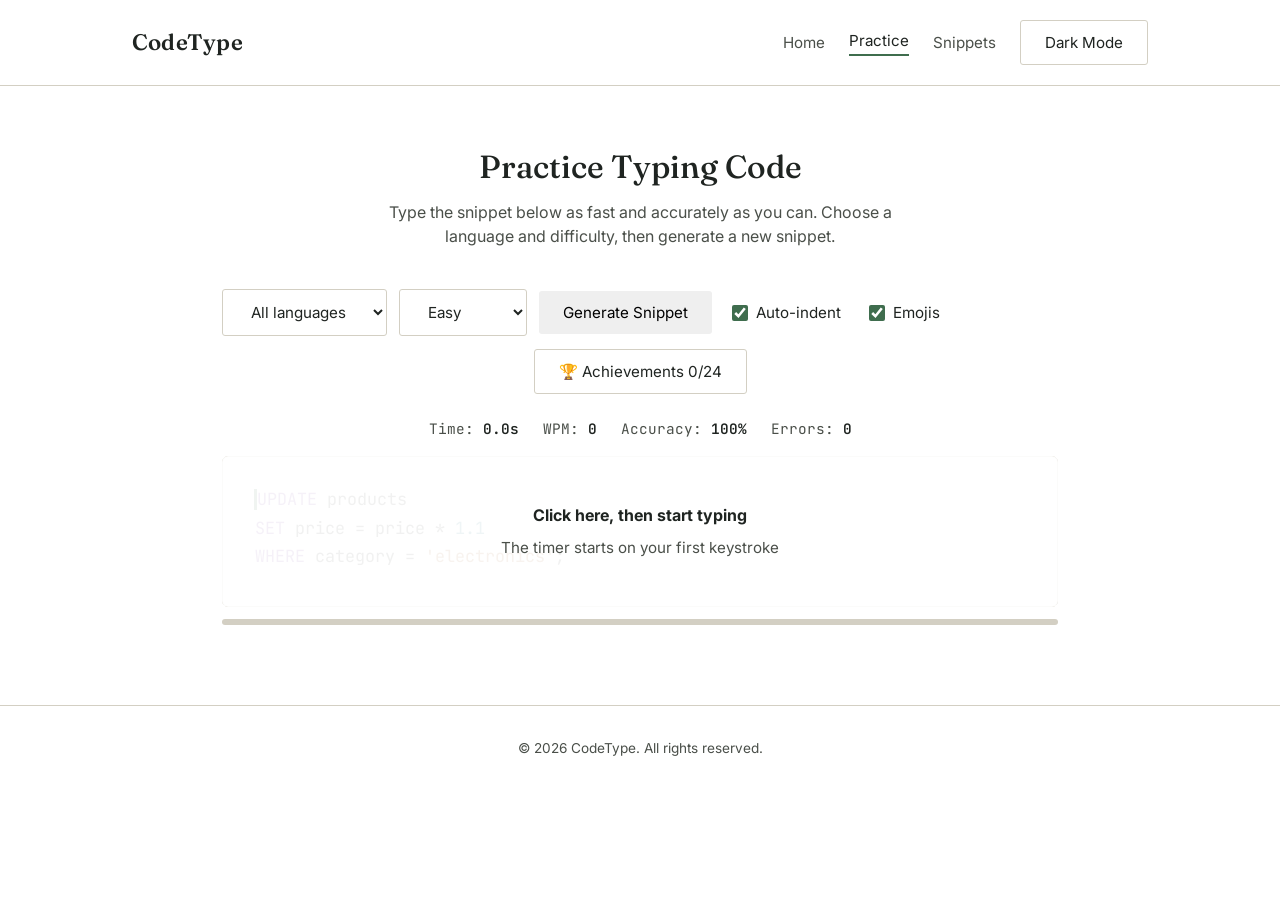
==== commit cc65e6fd: "Updated styles and added new snippet tab" ====
--- a/practice.html
+++ b/practice.html
@@ -15,11 +15,12 @@
   <!-- ==================== HEADER / NAVIGATION ==================== -->
   <header>
     <nav>
-      <a class="logo" href="index.html">CodeTyper V2</a>
+      <a class="logo" href="index.html">CodeType</a>
 
       <div class="nav-links">
         <a href="index.html">Home</a>
         <a href="practice.html" aria-current="page">Practice</a>
+        <a href="snippets.html">Snippets</a>
         <button id="theme-toggle" class="btn-secondary">Dark Mode</button>
       </div>
     </nav>
@@ -46,6 +47,7 @@
           <option value="easy">Easy</option>
           <option value="medium">Medium</option>
           <option value="hard">Hard</option>
+          <option value="master">Master</option>
       </select>
 
       <button id="new-snippet">Generate Snippet</button>
@@ -56,7 +58,18 @@
         Auto-indent
       </label>
 
+      <!-- When off, no emojis rise from the bottom after a run -->
+      <label class="toggle" for="emoji-toggle">
+        <input type="checkbox" id="emoji-toggle">
+        Emojis
+      </label>
+
       <div class="grow"></div>
+
+      <!-- Opens the list of achievements -->
+      <button id="achievements-open" class="btn-secondary">
+        🏆 Achievements <span id="achievements-count"></span>
+      </button>
     </div>
 
     <!-- Live typing statistics -->
@@ -118,6 +131,18 @@
         </div>
         <div id="chart-body"></div>
       </div>
+
+      <!-- Explanation of the code that was just typed -->
+      <div class="result-explain" id="result-explain" hidden>
+        <button id="explain-toggle" class="btn-secondary"
+                aria-expanded="false" aria-controls="explain-panel">
+          💡 Explain this code
+        </button>
+
+        <!-- Filled in by JavaScript (renderExplanation) -->
+        <div class="explain-panel" id="explain-panel" role="region"
+             aria-label="Explanation of the code" hidden></div>
+      </div>
     </div>
   </main>
 
@@ -126,11 +151,56 @@
     <p>&copy; 2026 CodeType. All rights reserved.</p>
   </footer>
 
+  <!-- Achievements list (opened with the Achievements button) -->
+  <dialog class="achievements-dialog" id="achievements-dialog"
+          aria-labelledby="achievements-title">
+    <div class="achievements-inner">
+      <div class="achievements-head">
+        <h2 id="achievements-title">Achievements</h2>
+        <button id="achievements-close" class="btn-secondary">Close</button>
+      </div>
+
+      <p class="achievements-summary" id="achievements-summary"></p>
+
+      <!-- The table is built by JavaScript (renderAchievements) -->
+      <div class="achievements-grid" id="achievements-grid"></div>
+
+      <div class="achievements-foot">
+        <button id="achievements-reset" class="btn-secondary">Reset achievements</button>
+      </div>
+    </div>
+  </dialog>
+
   <!-- Emojis rise from the bottom of the whole screen (added by JavaScript) -->
   <div class="emoji-layer" id="emoji-layer" aria-hidden="true"></div>
 
   <script src="theme.js"></script>
+  <script src="highlight.js"></script>
+  <script src="snippet-tools.js"></script>
   <script>
+    /* ==========================================================
+       REQUIRED FILES
+       This page needs highlight.js and snippet-tools.js. They must sit
+       in the same folder as practice.html. If one is missing, say so clearly
+       instead of showing an empty page.
+       ========================================================== */
+
+    const missingFiles = [];
+
+    if (typeof tokenize === 'undefined') missingFiles.push('highlight.js');
+    if (typeof fetchSnippetLibrary === 'undefined') missingFiles.push('snippet-tools.js');
+
+    if (missingFiles.length > 0) {
+      const message =
+        'Missing file: ' + missingFiles.join(' and ') + '. Put ' +
+        (missingFiles.length > 1 ? 'them' : 'it') +
+        ' in the same folder as practice.html and refresh the page.';
+
+      document.getElementById('code-display').textContent = message;
+      throw new Error(message);   // stops the rest of the script
+    }
+
+
     /* ==========================================================
        JAVASCRIPT APPLICATION
        This section controls the interactive behavior of CodeType.
@@ -149,201 +219,70 @@
 
        Format of snippets.json:
          language -> difficulty -> list of snippets
-       and every snippet is a list of LINES, for example:
+       and every snippet is an object: the code as a list of LINES,
+       plus the explanation shown by the "Explain this code" button:
 
          "python": {
            "easy": [
-             [
-               "def is_even(number):",
-               "    return number % 2 == 0"
-             ]
+             {
+               "title": "Check if a number is even",
+               "summary": "One sentence about what the code does.",
+               "points": ["First thing worth knowing.", "Second thing."],
+               "code": [
+                 "def is_even(number):",
+                 "    return number % 2 == 0"
+               ]
+             }
            ]
          }
 
+       In "summary" and "points", text between `backticks` is shown
+       as code. A snippet may also be just a list of lines, like
+       ["line 1", "line 2"]; it then has no explanation and the
+       button is not shown.
        Spaces at the start of a line are kept exactly as written,
        so indentation is whatever you type inside the quotes.
-       To add a snippet, copy one of the [ ... ] blocks.
+       To add a snippet, copy one of the { ... } blocks.
        ========================================================== */
 
     // Filled by loadSnippetLibrary() once snippets.json has loaded.
-    // Same shape as the JSON, but each snippet is one string (lines joined).
+    // Same shape as the JSON, but each snippet is { code, title, summary, points }
+    // with the code as one string (lines joined).
     const SNIPPETS = {};
     let snippetsLoaded = false;
 
+
+    /* Loads snippets.json into SNIPPETS.
+       fetchSnippetLibrary() is in snippet-tools.js (shared with snippets.html). */
     async function loadSnippetLibrary() {
-        const response = await fetch('snippets.json');
-
-        if (!response.ok) {
-            throw new Error('HTTP ' + response.status);
-        }
-
-        const data = await response.json();
-
-        for (const [language, levels] of Object.entries(data)) {
-            SNIPPETS[language] = {};
-
-            for (const [level, snippets] of Object.entries(levels)) {
-                SNIPPETS[language][level] = snippets.map(
-                    lines => lines.join('\n')
-                );
-            }
-        }
-    }
+        Object.assign(SNIPPETS, await fetchSnippetLibrary());
+    }
+
+
+
 
     /* ==========================================================
        2B. SYNTAX HIGHLIGHTING
-       Works out a "token type" (keyword, string, number, ...) for
-       every character of a snippet. The type is stored on each
-       character's <span> as data-t="...", and style.css turns it
-       into a colour for characters that are still pending.
-       ========================================================== */
-
-    const LANGUAGES = {
-
-        javascript: {
-            keywords: new Set([
-                'const', 'let', 'var', 'function', 'return', 'if', 'else',
-                'for', 'while', 'new', 'class', 'this', 'null', 'undefined',
-                'true', 'false', 'of', 'in', 'typeof', 'async', 'await',
-                'try', 'catch', 'finally', 'throw', 'extends', 'static',
-                'switch', 'case', 'break', 'continue', 'default', 'delete'
-            ]),
-            highlightClasses: true,
-            rules: [
-                ['com',  /\/\/.*|\/\*[\s\S]*?\*\//y],
-                ['str',  /"(?:\\.|[^"\\\n])*"|'(?:\\.|[^'\\\n])*'|`(?:\\.|[^`\\])*`/y],
-                // Regular expression such as /\s+/ (only right after "(").
-                ['str',  /(?<=\()\/(?:\\.|[^\/\\\n])+\/[a-z]*/y],
-                ['num',  /\d+(?:\.\d+)?/y],
-                ['word', /[A-Za-z_$][\w$]*/y]
-            ]
-        },
-
-        python: {
-            keywords: new Set([
-                'def', 'class', 'return', 'if', 'elif', 'else', 'for',
-                'while', 'in', 'not', 'and', 'or', 'is', 'import', 'from',
-                'as', 'pass', 'with', 'try', 'except', 'lambda', 'self',
-                'None', 'True', 'False', 'raise', 'finally', 'yield',
-                'break', 'continue', 'assert', 'global', 'del', 'async',
-                'await'
-            ]),
-            highlightClasses: true,
-            rules: [
-                ['com',  /#.*/y],
-                ['str',  /"(?:\\.|[^"\\\n])*"|'(?:\\.|[^'\\\n])*'/y],
-                ['num',  /\d+(?:\.\d+)?/y],
-                ['word', /[A-Za-z_]\w*/y]
-            ]
-        },
-
-        java: {
-            keywords: new Set([
-                'public', 'private', 'protected', 'static', 'final', 'void',
-                'class', 'int', 'double', 'boolean', 'new', 'return', 'if',
-                'else', 'for', 'while', 'import', 'this', 'null', 'true',
-                'false', 'try', 'catch', 'finally', 'throw', 'throws',
-                'extends', 'implements', 'interface', 'abstract', 'switch',
-                'case', 'break', 'continue', 'default', 'instanceof',
-                'super', 'long', 'float', 'char', 'byte', 'short', 'enum',
-                'package'
-            ]),
-            highlightClasses: true,
-            rules: [
-                ['com',  /\/\/.*|\/\*[\s\S]*?\*\//y],
-                ['str',  /"(?:\\.|[^"\\\n])*"|'(?:\\.|[^'\\\n])*'/y],
-                ['num',  /\d+(?:\.\d+)?/y],
-                ['word', /[A-Za-z_$][\w$]*/y]
-            ]
-        },
-
-        sql: {
-            // SQL is not case-sensitive, so keywords are compared in UPPERCASE.
-            ignoreCase: true,
-            keywords: new Set([
-                'SELECT', 'FROM', 'WHERE', 'INSERT', 'INTO', 'VALUES',
-                'UPDATE', 'SET', 'JOIN', 'INNER', 'LEFT', 'RIGHT', 'ON',
-                'GROUP', 'BY', 'ORDER', 'HAVING', 'AS', 'DESC', 'ASC',
-                'AND', 'OR', 'NOT', 'NULL', 'WITH', 'CASE', 'WHEN', 'THEN',
-                'ELSE', 'END', 'LIMIT', 'OFFSET', 'DISTINCT', 'LIKE', 'IN',
-                'IS', 'BETWEEN', 'EXISTS', 'UNION', 'CREATE', 'TABLE',
-                'DELETE', 'FULL', 'OUTER', 'CROSS'
-            ]),
-            highlightClasses: false,
-            rules: [
-                ['com',  /--.*/y],
-                ['str',  /'(?:''|[^'])*'/y],
-                ['num',  /\d+(?:\.\d+)?/y],
-                ['word', /[A-Za-z_]\w*/y]
-            ]
-        }
-    };
-
-
-    /* Decide what kind of word this is: keyword, function call,
-       class/type name, or plain text (null). */
-    function classifyWord(word, code, end, spec) {
-        const key = spec.ignoreCase ? word.toUpperCase() : word;
-
-        if (spec.keywords.has(key)) return 'kw';
-        if (code[end] === '(') return 'fn';
-        if (spec.highlightClasses && /^[A-Z]/.test(word)) return 'cls';
-
-        return null;
-    }
-
-
-    /* Returns an array with one token type (or null) per character. */
-    function tokenize(code, lang) {
-        const types = new Array(code.length).fill(null);
-        const spec = LANGUAGES[lang];
-
-        if (!spec) return types;
-
-        let i = 0;
-
-        while (i < code.length) {
-            let matched = false;
-
-            for (const [type, re] of spec.rules) {
-                re.lastIndex = i;
-                const m = re.exec(code);
-
-                if (m && m[0].length > 0) {
-                    const end = i + m[0].length;
-                    const t = type === 'word'
-                        ? classifyWord(m[0], code, end, spec)
-                        : type;
-
-                    if (t) types.fill(t, i, end);
-
-                    i = end;
-                    matched = true;
-                    break;
-                }
-            }
-
-            // Spaces, punctuation and operators stay uncoloured.
-            if (!matched) i++;
-        }
-
-        return types;
-    }
+       The tokenizer lives in highlight.js (shared with snippets.html).
+       tokenize(code, language) returns a token type for every
+       character; it is used when a snippet is loaded (see loadSnippet).
+       ========================================================== */
 
 
     /* Pick a random snippet based on language and difficulty.
-       Returns { code, language } so we know how to colour it. */
+       Returns { code, language, title, summary, points }: the language
+       is needed for the colours, the rest for the explanation. */
     function randomSnippet(lang, difficulty) {
         let pool = [];
 
         if (lang === 'all') {
             pool = Object.entries(SNIPPETS).flatMap(([name, level]) =>
-                (level[difficulty] || []).map(code => ({ code, language: name }))
+                (level[difficulty] || []).map(snippet => ({ ...snippet, language: name }))
             );
         } else {
             const list = (SNIPPETS[lang] && SNIPPETS[lang][difficulty]) || [];
 
-            pool = list.map(code => ({ code, language: lang }));
+            pool = list.map(snippet => ({ ...snippet, language: lang }));
         }
 
         // null means "nothing found for this choice".
@@ -365,6 +304,7 @@
     const difficultySelect = $('difficulty');
 
     let target = '';
+    let currentSnippet = null;   // the snippet being typed (with its explanation)
     let spans = [];
     let position = 0;
 
@@ -419,6 +359,14 @@
     autoIndentBox.checked = localStorage.getItem('autoIndent') !== 'off';
 
 
+    /*
+    * Emojis setting (checkbox in the controls).
+    * Turns the rising emojis on/off. Saved in localStorage; on by default.
+    */
+    const emojiBox = $('emoji-toggle');
+    emojiBox.checked = localStorage.getItem('emojis') !== 'off';
+
+
     /* ==========================================================
        4. CARET
        Creates and moves the visual typing cursor.
@@ -475,6 +423,7 @@
 
       // Nothing in snippets.json for this language + difficulty.
       if (!pick) {
+        currentSnippet = null;
         finished = true;
         display.textContent =
           'No snippets found for this language and difficulty. ' +
@@ -488,6 +437,10 @@
 
       target = pick.code;
 
+      // Keep the explanation for the results screen, and hide the old one.
+      currentSnippet = { ...pick, difficulty: difficultySelect.value };
+      resetExplanation();
+
       // One token type per character (keyword, string, number, ...).
       const tokenTypes = tokenize(target, pick.language);
 
@@ -620,7 +573,10 @@
       countUp($('r-errors'), String(errorCount),         300);
 
       // Pick the rank from the WPM that is shown, and prepare its reveal.
-      showRank(parseInt($('stat-wpm').textContent, 10) || 0);
+      showRank(parseInt($('stat-wpm').textContent, 10) || 0, difficultySelect.value);
+
+      // The "Explain this code" button, if this snippet has an explanation.
+      explainBox.hidden = !(currentSnippet && currentSnippet.summary);
 
       $('result').classList.add('show');
 
@@ -706,7 +662,7 @@
 
        "min" is the lowest WPM for that rank (inclusive), so:
          0-9 grandma, 10-19 slow, 20-39 average,
-         40-59 good, 60-79 very good, 80+ godlike.
+         40-59 good, 60-79 very good, 80+ master.
 
        To use your own pictures, change the "image" paths
        (any PNG, JPG or SVG works).
@@ -715,6 +671,17 @@
          emojis     = list of emojis that rise from the bottom of the
                       whole screen (see spawnEmojis below)
          emojiCount = how many pop up (default 24)
+         emojiRise  = [lowest, highest] height they reach, as a % of the
+                      screen height (default [30, 60])
+         bottomConfetti = how many confetti pieces shoot up from the
+                      bottom of the whole screen (uses "colors")
+         cannons    = confetti pieces fired from EACH bottom corner,
+                      diagonally across the screen (uses "colors")
+         glow       = true adds a golden glow around the screen edges when
+                      the achievement banner appears
+
+       Achievements need no setting here: every rank has one for each
+       difficulty (see section 8A3).
        ========================================================== */
 
     const RANK_REVEAL = 0.9;   // seconds after finishing until the rank appears
@@ -734,14 +701,20 @@
         title: 'Slower than average',
         line: 'Warming up. Every run makes your fingers a little faster.',
         image: 'images/rank-slow.svg',
-        confetti: 0
+        confetti: 0,
+        emojis: ['🐢', '🐌', '😅', '⏳', '💤'],
+        emojiCount: 24
       },
       {
         id: 'average', min: 20,
         title: 'Average',
         line: 'Right in the middle of the pack. Keep going and you will climb.',
         image: 'images/rank-average.svg',
-        confetti: 0
+        confetti: 0,
+        emojis: ['🙂', '👍', '😎', '👌', '✨'],
+        emojiCount: 22,
+        bottomConfetti: 50,
+        colors: ['#6FBF8B', '#F7C948', '#4C9BE8', '#E5533D', '#C39BE0']
       },
       {
         id: 'good', min: 40,
@@ -749,7 +722,9 @@
         line: 'Solid speed. Your fingers know where the symbols are.',
         image: 'images/rank-good.svg',
         confetti: 14,
-        colors: ['#6FBF8B', '#F7C948', '#4C9BE8']
+        colors: ['#6FBF8B', '#F7C948', '#4C9BE8'],
+        emojis: ['👏', '💪', '😄', '🙌', '💯'],
+        emojiCount: 30
       },
       {
         id: 'great', min: 60,
@@ -757,15 +732,23 @@
         line: 'Fast and clean. You are flying through this code!',
         image: 'images/rank-great.svg',
         confetti: 36,
-        colors: ['#4C9BE8', '#6FBF8B', '#F7C948', '#E5533D', '#C39BE0']
+        colors: ['#4C9BE8', '#6FBF8B', '#F7C948', '#E5533D', '#C39BE0'],
+        emojis: ['🚀', '⚡', '💥', '🤩', '🌠'],
+        emojiCount: 32
       },
       {
-        id: 'godlike', min: 80,
-        title: 'Godlike',
+        id: 'master', min: 80,
+        title: 'Master',
         line: 'Are you even human? Absolutely unreal speed.',
-        image: 'images/rank-godlike.svg',
+        image: 'images/rank-master.svg',
         confetti: 70,
-        colors: ['#FFD54A', '#F7C948', '#FFF3C4', '#E0A82E', '#FFFFFF']
+        colors: ['#FFD54A', '#F7C948', '#FFF3C4', '#E0A82E', '#FFFFFF',
+                 '#E5533D', '#4C9BE8'],
+        emojis: ['🏆', '👑', '✨', '🎉', '🔥', '⭐'],
+        emojiCount: 34,
+        emojiRise: [45, 90],
+        cannons: 45,
+        glow: true
       }
     ];
 
@@ -777,7 +760,7 @@
 
 
     /* Fill in the rank block for this WPM and start its animations. */
-    function showRank(wpm) {
+    function showRank(wpm, difficulty = difficultySelect.value) {
       // Highest rank whose minimum WPM has been reached.
       const rank = [...RANKS].reverse().find(r => wpm >= r.min);
 
@@ -792,8 +775,17 @@
       $('rank-title').textContent = rank.title;
       $('rank-line').textContent = rank.line;
 
+      // Each rank + difficulty is its own achievement, unlocked the first time.
+      const isNewAchievement = unlockAchievement(rank.id, difficulty);
+
+      // Clear leftovers from a previous run, then add this rank's effects.
+      $('emoji-layer').innerHTML = '';
+
       spawnConfetti(rank);
       spawnEmojis(rank);
+      spawnBottomConfetti(rank);
+      spawnCannons(rank);
+      spawnAchievement(rank, difficulty, isNewAchievement);   // last: drawn on top
     }
 
 
@@ -838,11 +830,13 @@
     function spawnEmojis(rank) {
       const layer = $('emoji-layer');
 
-      layer.innerHTML = '';
-
-      if (!rank.emojis || prefersReducedMotion()) return;
+      if (!rank.emojis || !emojiBox.checked || prefersReducedMotion()) return;
 
       const count = rank.emojiCount || 24;
+
+      // Rise range in vh (% of the screen height): [lowest, highest].
+      // Default is about the lower half of the screen; Master overrides it.
+      const [riseMin, riseMax] = rank.emojiRise || [30, 60];
 
       for (let i = 0; i < count; i++) {
         const piece = document.createElement('span');
@@ -855,8 +849,12 @@
 
         piece.style.fontSize = (28 + Math.random() * 36) + 'px';
 
-        // How high it rises, how far it drifts sideways, how much it tilts.
-        piece.style.setProperty('--rise', (45 + Math.random() * 45) + 'vh');
+        // How high it rises (a % of the screen height), how far it drifts
+        // sideways, how much it tilts.
+        piece.style.setProperty(
+          '--rise',
+          (riseMin + Math.random() * (riseMax - riseMin)) + 'vh'
+        );
         piece.style.setProperty('--drift', (Math.random() * 80 - 40) + 'px');
         piece.style.setProperty('--tilt', (Math.random() * 50 - 25) + 'deg');
 
@@ -870,6 +868,436 @@
         layer.appendChild(piece);
       }
     }
+
+
+    /* Confetti that shoots up from the bottom of the whole screen
+       (like the emojis, but small coloured pieces). The movement is
+       the CSS animation "confetti-launch" in style.css. */
+    function spawnBottomConfetti(rank) {
+      const layer = $('emoji-layer');
+
+      if (!rank.bottomConfetti || prefersReducedMotion()) return;
+
+      for (let i = 0; i < rank.bottomConfetti; i++) {
+        const piece = document.createElement('i');
+
+        // Spread evenly across the full width, with some randomness.
+        piece.style.left =
+          (((i + Math.random()) / rank.bottomConfetti) * 100) + 'vw';
+
+        piece.style.width = (6 + Math.random() * 5) + 'px';
+        piece.style.height = (10 + Math.random() * 6) + 'px';
+        piece.style.background = rank.colors[i % rank.colors.length];
+
+        // How high it shoots, how far it drifts, how much it spins.
+        piece.style.setProperty('--rise', (35 + Math.random() * 45) + 'vh');
+        piece.style.setProperty('--drift', (Math.random() * 240 - 120) + 'px');
+        piece.style.setProperty('--tilt', (Math.random() * 720 - 360) + 'deg');
+
+        piece.style.animationDuration = (2.4 + Math.random() * 1.2) + 's';
+        piece.style.animationDelay =
+          (RANK_REVEAL + Math.random() * 0.9) + 's';
+
+        piece.addEventListener('animationend', () => piece.remove());
+
+        layer.appendChild(piece);
+      }
+    }
+
+
+    /* Confetti cannons: pieces fired from BOTH bottom corners of the
+       screen, diagonally across it. Two volleys, about a second apart.
+       The movement is the CSS animation "confetti" (style.css). */
+    function spawnCannons(rank) {
+      const layer = $('emoji-layer');
+
+      if (!rank.cannons || prefersReducedMotion()) return;
+
+      const W = window.innerWidth;
+      const H = window.innerHeight;
+
+      ['left', 'right'].forEach((side) => {
+        // Left cannon fires to the right (+), right cannon to the left (-).
+        const direction = side === 'left' ? 1 : -1;
+
+        for (let i = 0; i < rank.cannons; i++) {
+          const piece = document.createElement('i');
+
+          piece.className = 'cannon';
+          piece.style[side] = '0px';
+
+          // Highest point of the flight, then where it lands.
+          const peakX = direction * (0.15 + Math.random() * 0.35) * W;
+          const peakY = -(0.45 + Math.random() * 0.5) * H;
+          const endX = peakX + direction * (0.05 + Math.random() * 0.2) * W;
+          const endY = Math.random() * 0.15 * H;
+
+          piece.style.setProperty('--px', peakX + 'px');
+          piece.style.setProperty('--py', peakY + 'px');
+          piece.style.setProperty('--dx', endX + 'px');
+          piece.style.setProperty('--dy', endY + 'px');
+          piece.style.setProperty('--rot', (Math.random() * 900 - 450) + 'deg');
+
+          piece.style.background = rank.colors[i % rank.colors.length];
+          piece.style.width = (6 + Math.random() * 5) + 'px';
+          piece.style.height = (10 + Math.random() * 6) + 'px';
+
+          // Every second piece belongs to the second volley.
+          const volleyDelay = i % 2 === 0 ? 0 : 1.1;
+
+          piece.style.animationDuration = (2 + Math.random() * 0.8) + 's';
+          piece.style.animationDelay =
+            (RANK_REVEAL + volleyDelay + Math.random() * 0.3) + 's';
+
+          piece.addEventListener('animationend', () => piece.remove());
+
+          layer.appendChild(piece);
+        }
+      });
+    }
+
+
+    /* "Achievement unlocked" banner (like in video games). It only
+       appears the FIRST time a rank is reached on a difficulty. */
+    function spawnAchievement(rank, difficulty, isNew) {
+      const layer = $('emoji-layer');
+
+      if (!isNew || prefersReducedMotion()) return;
+
+      // Some ranks (Master) also get a golden glow around the screen edges.
+      if (rank.glow) {
+        const glow = document.createElement('div');
+
+        glow.className = 'achievement-glow';
+        glow.style.setProperty('--delay', RANK_REVEAL + 's');
+        glow.addEventListener('animationend', () => glow.remove());
+        layer.appendChild(glow);
+      }
+
+      // The banner slides down a little after the rank appears.
+      const rankIndex = RANKS.indexOf(rank);
+      const toast = document.createElement('div');
+
+      toast.className = 'achievement';
+      toast.dataset.tier = rank.id;   // CSS gives each rank its own colour
+      toast.style.setProperty('--delay', (RANK_REVEAL + 0.7) + 's');
+
+      toast.innerHTML =
+        '<img class="achievement-img" alt="" width="46" height="46">' +
+        '<div class="achievement-body">' +
+          '<div class="achievement-label">Achievement unlocked</div>' +
+          '<div class="achievement-title"></div>' +
+          '<div class="achievement-desc"></div>' +
+        '</div>';
+
+      toast.querySelector('.achievement-img').src = rank.image;
+      toast.querySelector('.achievement-title').textContent = rank.title;
+      toast.querySelector('.achievement-desc').textContent =
+        'Typed ' + rankRange(rankIndex) + ' on ' + difficultyLabel(difficulty);
+
+      // The shine on the banner is also an animation, so check which one ended.
+      toast.addEventListener('animationend', (event) => {
+        if (event.animationName === 'achievement-toast') toast.remove();
+      });
+
+      layer.appendChild(toast);
+    }
+
+
+    /* ==========================================================
+       8A3. ACHIEVEMENTS
+       Every rank can be earned on every difficulty, and each
+       combination is its own achievement (6 ranks x 4 difficulties
+       = 24). An achievement unlocks the first time you reach that
+       rank on that difficulty.
+
+       Saved in localStorage as { "average:medium": "2026-10-03", ... }
+       ========================================================== */
+
+
+    const ACHIEVEMENTS_KEY = 'achievements';
+    const TOTAL_ACHIEVEMENTS = RANKS.length * DIFFICULTIES.length;
+
+
+    /* Read / write the saved achievements (safe if storage is blocked). */
+    function loadAchievements() {
+      try {
+        const saved = JSON.parse(localStorage.getItem(ACHIEVEMENTS_KEY));
+
+        return saved && typeof saved === 'object' ? saved : {};
+      } catch (error) {
+        return {};
+      }
+    }
+
+    function saveAchievements(map) {
+      try {
+        localStorage.setItem(ACHIEVEMENTS_KEY, JSON.stringify(map));
+      } catch (error) {
+        // Storage not available: achievements just won't be remembered.
+      }
+    }
+
+
+
+
+    /* The WPM range of a rank as text, e.g. "20-39 WPM". */
+    function rankRange(index) {
+      const rank = RANKS[index];
+      const next = RANKS[index + 1];
+
+      if (!next) return rank.min + '+ WPM';
+      if (index === 0) return 'under ' + next.min + ' WPM';
+
+      return rank.min + '\u2013' + (next.min - 1) + ' WPM';
+    }
+
+
+    function countUnlocked() {
+      const saved = loadAchievements();
+      let count = 0;
+
+      RANKS.forEach((rank) => {
+        DIFFICULTIES.forEach((difficulty) => {
+          if (saved[rank.id + ':' + difficulty.id]) count++;
+        });
+      });
+
+      return count;
+    }
+
+
+    /* Updates the "3/18" on the Achievements button. */
+    function updateAchievementCount() {
+      $('achievements-count').textContent =
+        countUnlocked() + '/' + TOTAL_ACHIEVEMENTS;
+    }
+
+
+    /* Unlocks one achievement. Returns true only the FIRST time. */
+    function unlockAchievement(rankId, difficulty) {
+      const key = rankId + ':' + difficulty;
+      const saved = loadAchievements();
+
+      if (saved[key]) return false;
+
+      saved[key] = new Date().toISOString().slice(0, 10);   // e.g. 2026-10-03
+      saveAchievements(saved);
+      updateAchievementCount();
+
+      return true;
+    }
+
+
+    /* Builds the achievements table: one row per rank, one column per
+       difficulty, with a trophy (unlocked) or a lock (locked). */
+    function renderAchievements() {
+      const saved = loadAchievements();
+      const grid = $('achievements-grid');
+
+      grid.innerHTML = '';
+      grid.style.setProperty('--difficulty-count', DIFFICULTIES.length);
+
+      // Header row: an empty corner, then one column per difficulty.
+      grid.appendChild(document.createElement('div'));
+
+      DIFFICULTIES.forEach((difficulty) => {
+        const head = document.createElement('div');
+
+        head.className = 'ach-head';
+        head.textContent = difficulty.label;
+        grid.appendChild(head);
+      });
+
+      RANKS.forEach((rank, index) => {
+        // Rank name cell: picture, title and WPM range.
+        const rankCell = document.createElement('div');
+        const img = document.createElement('img');
+        const text = document.createElement('div');
+        const title = document.createElement('div');
+        const range = document.createElement('div');
+
+        rankCell.className = 'ach-rank';
+        img.src = rank.image;
+        img.alt = '';
+        img.width = 36;
+        img.height = 36;
+        title.className = 'ach-rank-title';
+        title.textContent = rank.title;
+        range.className = 'ach-rank-range';
+        range.textContent = rankRange(index);
+
+        text.append(title, range);
+        rankCell.append(img, text);
+        grid.appendChild(rankCell);
+
+        // One cell per difficulty.
+        DIFFICULTIES.forEach((difficulty) => {
+          const date = saved[rank.id + ':' + difficulty.id];
+          const cell = document.createElement('div');
+
+          cell.className = 'ach-cell ' + (date ? 'unlocked' : 'locked');
+          cell.textContent = date ? '🏆' : '🔒';
+          cell.title = date
+            ? 'Unlocked on ' + date
+            : 'Locked: type ' + rankRange(index) + ' on ' + difficulty.label;
+
+          grid.appendChild(cell);
+        });
+      });
+
+      // "Easy, Medium, Hard and Master"
+      const names = DIFFICULTIES.map(d => d.label);
+      const nameList = names.slice(0, -1).join(', ') + ' and ' + names[names.length - 1];
+
+      $('achievements-summary').textContent =
+        countUnlocked() + ' of ' + TOTAL_ACHIEVEMENTS + ' unlocked. ' +
+        'Every rank counts separately on ' + nameList + '.';
+    }
+
+
+    /* Open / close the achievements window. */
+    const achievementsDialog = $('achievements-dialog');
+
+    function closeAchievements() {
+      if (typeof achievementsDialog.close === 'function') {
+        achievementsDialog.close();
+      } else {
+        achievementsDialog.removeAttribute('open');
+      }
+    }
+
+    $('achievements-open').addEventListener('click', () => {
+      renderAchievements();
+
+      if (typeof achievementsDialog.showModal === 'function') {
+        achievementsDialog.showModal();
+      } else {
+        achievementsDialog.setAttribute('open', '');
+      }
+    });
+
+    $('achievements-close').addEventListener('click', closeAchievements);
+
+    // Clicking the dark area outside the window also closes it.
+    achievementsDialog.addEventListener('click', (event) => {
+      if (event.target === achievementsDialog) closeAchievements();
+    });
+
+    $('achievements-reset').addEventListener('click', () => {
+      if (window.confirm('Reset all achievements? This cannot be undone.')) {
+        saveAchievements({});
+        updateAchievementCount();
+        renderAchievements();
+      }
+    });
+
+    updateAchievementCount();
+
+
+    /* ==========================================================
+       8D. CODE EXPLANATION
+       The "Explain this code" button under the results. It shows the
+       title, summary and key points of the snippet that was just
+       typed (they come from snippets.json).
+       ========================================================== */
+
+
+    const EXPLAIN_LABEL_CLOSED = '💡 Explain this code';
+    const EXPLAIN_LABEL_OPEN = 'Hide explanation';
+
+    const explainBox = $('result-explain');
+    const explainButton = $('explain-toggle');
+    const explainPanel = $('explain-panel');
+
+
+
+
+
+
+    /* Builds the explanation panel for the snippet that was just typed. */
+    function renderExplanation() {
+      const snippet = currentSnippet;
+
+      explainPanel.innerHTML = '';
+
+      if (!snippet || !snippet.summary) return;
+
+      // Title on the left, "Python · Medium" on the right.
+      const head = makeElement('div', 'explain-head');
+      const title = document.createElement('h3');
+
+      title.textContent = snippet.title || 'About this code';
+      head.append(
+        title,
+        makeElement(
+          'span',
+          'explain-meta',
+          (LANGUAGE_NAMES[snippet.language] || snippet.language) +
+            ' · ' + difficultyLabel(snippet.difficulty)
+        )
+      );
+
+      // What it does.
+      const summary = makeElement('p', 'explain-summary');
+
+      addFormattedText(summary, snippet.summary);
+
+      explainPanel.append(
+        head,
+        makeElement('div', 'explain-kicker', 'What it does'),
+        summary
+      );
+
+      // How it works (a bullet list).
+      if (snippet.points && snippet.points.length > 0) {
+        const list = makeElement('ul', 'explain-points');
+
+        snippet.points.forEach((point) => {
+          const item = document.createElement('li');
+
+          addFormattedText(item, point);
+          list.appendChild(item);
+        });
+
+        explainPanel.append(
+          makeElement('div', 'explain-kicker', 'How it works'),
+          list
+        );
+      }
+    }
+
+
+    /* Hides the button and panel (used whenever a new snippet loads). */
+    function resetExplanation() {
+      explainBox.hidden = true;
+      explainPanel.hidden = true;
+      explainPanel.innerHTML = '';
+      explainButton.setAttribute('aria-expanded', 'false');
+      explainButton.textContent = EXPLAIN_LABEL_CLOSED;
+    }
+
+
+    /* Open / close the explanation. */
+    explainButton.addEventListener('click', () => {
+      const opening = explainPanel.hidden;
+
+      if (opening) renderExplanation();
+
+      explainPanel.hidden = !opening;
+      explainButton.setAttribute('aria-expanded', String(opening));
+      explainButton.textContent = opening
+        ? EXPLAIN_LABEL_OPEN
+        : EXPLAIN_LABEL_CLOSED;
+
+      // Make sure the new panel is visible on screen.
+      if (opening && explainPanel.scrollIntoView) {
+        explainPanel.scrollIntoView({
+          behavior: prefersReducedMotion() ? 'auto' : 'smooth',
+          block: 'nearest'
+        });
+      }
+    });
 
 
     /* ==========================================================
@@ -1309,6 +1737,18 @@
       loadSnippet();
     });
 
+    emojiBox.addEventListener('change', () => {
+      localStorage.setItem('emojis', emojiBox.checked ? 'on' : 'off');
+
+      // Turning emojis off also removes the ones floating on screen right
+      // now. (Only the emojis: confetti and banners are not touched.)
+      if (!emojiBox.checked) {
+        $('emoji-layer')
+          .querySelectorAll(':scope > span')
+          .forEach(emoji => emoji.remove());
+      }
+    });
+
 
     /* ==========================================================
        13. INITIAL LOAD
--- a/style.css
+++ b/style.css
@@ -820,7 +820,7 @@
    15C. RANK REVEAL
    The game-style rank at the top of the results panel.
    JavaScript sets data-tier on #result (grandma, slow, average,
-   good, great or godlike) and the --reveal delay on #result-rank,
+   good, great or master) and the --reveal delay on #result-rank,
    and CSS does the rest. Reduced motion turns all of it off.
    ========================================================== */
 
@@ -894,7 +894,7 @@
 [data-tier="average"] .rank-title { color: var(--ink); }
 [data-tier="good"]    .rank-title { color: var(--stamp); }
 [data-tier="great"]   .rank-title { color: var(--tok-cls); }
-[data-tier="godlike"] .rank-title { color: var(--gold); }
+[data-tier="master"] .rank-title { color: var(--gold); }
 
 
 /* ---------- Text appears after the picture ---------- */
@@ -969,8 +969,8 @@
 }
 
 
-/* Godlike: slams down from big and shakes the whole rank block. */
-[data-tier="godlike"] .rank-art {
+/* Master: slams down from big and shakes the whole rank block. */
+[data-tier="master"] .rank-art {
   animation: rank-slam 0.55s cubic-bezier(0.2, 0.8, 0.2, 1) var(--reveal, 0.9s) backwards;
 }
 
@@ -991,7 +991,7 @@
 }
 
 
-[data-tier="godlike"] .result-rank {
+[data-tier="master"] .result-rank {
   animation: rank-shake 0.5s ease-in-out calc(var(--reveal, 0.9s) + 0.2s);
 }
 
@@ -1040,9 +1040,9 @@
 }
 
 
-/* Very good and godlike: float up and down, with a glow. */
+/* Very good and master: float up and down, with a glow. */
 [data-tier="great"] .rank-img,
-[data-tier="godlike"] .rank-img {
+[data-tier="master"] .rank-img {
   animation: rank-float 2.6s ease-in-out calc(var(--reveal, 0.9s) + 0.6s) infinite;
 }
 
@@ -1055,15 +1055,15 @@
   filter: drop-shadow(0 6px 14px color-mix(in srgb, var(--tok-cls) 55%, transparent));
 }
 
-[data-tier="godlike"] .rank-img {
+[data-tier="master"] .rank-img {
   filter: drop-shadow(0 0 16px color-mix(in srgb, var(--gold) 75%, transparent));
 }
 
 
-/* ---------- Godlike extras ---------- */
+/* ---------- Master extras ---------- */
 
 /* Golden rays that slowly spin behind the picture. */
-[data-tier="godlike"] .rank-art::before {
+[data-tier="master"] .rank-art::before {
   content: "";
   position: absolute;
   inset: -60px;
@@ -1095,7 +1095,7 @@
 
 
 /* The title glows. */
-[data-tier="godlike"] .rank-title {
+[data-tier="master"] .rank-title {
   text-transform: uppercase;
   letter-spacing: 0.12em;
 
@@ -1176,7 +1176,7 @@
 }
 
 
-.emoji-layer span {
+.emoji-layer > span {
   position: absolute;
 
   /* Starts just below the bottom edge of the screen. */
@@ -1218,6 +1218,819 @@
       scale(1)
       rotate(var(--tilt));
   }
+}
+
+
+/* Confetti pieces shot up from the bottom of the screen
+   (the <i> elements; the <span> ones above are emojis). */
+.emoji-layer > i {
+  position: absolute;
+  bottom: -20px;
+
+  border-radius: 2px;
+
+  /* Invisible until its animation starts (JavaScript sets the delay). */
+  opacity: 0;
+  animation: confetti-launch 3s ease-out forwards;
+}
+
+
+/* Shoots up fast, then slows down, flutters and falls back while fading.
+   --rise, --drift and --tilt are set per piece by JavaScript. */
+@keyframes confetti-launch {
+  0% {
+    opacity: 1;
+    transform: translate(0, 0) rotate(0deg);
+  }
+
+  50% {
+    opacity: 1;
+    transform:
+      translate(calc(var(--drift) * 0.6), calc(var(--rise) * -1))
+      rotate(calc(var(--tilt) * 0.5));
+    animation-timing-function: ease-in;
+  }
+
+  100% {
+    opacity: 0;
+    transform:
+      translate(var(--drift), calc(var(--rise) * -0.25))
+      rotate(var(--tilt));
+  }
+}
+
+
+/* ---------- Confetti cannons (Master) ----------
+   Pieces fired from the bottom corners. They reuse the "confetti"
+   animation (up and out, then falling) from the rank picture. */
+.emoji-layer > i.cannon {
+  animation: confetti 2.4s ease-out forwards;
+}
+
+
+/* ---------- "Achievement unlocked" (Master) ---------- */
+
+/* Golden glow around the edges of the screen, fading in and out. */
+.achievement-glow {
+  position: absolute;
+  inset: 0;
+
+  box-shadow: inset 0 0 140px 20px color-mix(in srgb, var(--gold) 55%, transparent);
+
+  opacity: 0;
+  animation: achievement-glow 2.2s ease-out var(--delay, 0.9s) both;
+}
+
+
+@keyframes achievement-glow {
+  0%   { opacity: 0; }
+  15%  { opacity: 1; }
+  100% { opacity: 0; }
+}
+
+
+/* The banner: slides down from the top, stays for a few seconds,
+   then slides away. */
+.achievement {
+  --accent: var(--gold);
+
+  position: absolute;
+  top: 1rem;
+  left: 50%;
+
+  display: flex;
+  align-items: center;
+  gap: 0.9rem;
+
+  min-width: 280px;
+  max-width: calc(100vw - 2rem);
+  padding: 0.75rem 1.75rem 0.75rem 0.75rem;
+
+  border: 1px solid color-mix(in srgb, var(--accent) 65%, var(--rule));
+  border-radius: 999px;
+  background: var(--surface);
+  box-shadow:
+    0 10px 30px rgba(0, 0, 0, 0.35),
+    0 0 26px color-mix(in srgb, var(--accent) 40%, transparent);
+
+  /* Keeps the shine inside the rounded shape. */
+  overflow: hidden;
+
+  opacity: 0;
+  animation: achievement-toast 5.4s cubic-bezier(0.2, 0.9, 0.2, 1) var(--delay, 1.6s) both;
+}
+
+
+@keyframes achievement-toast {
+  0% {
+    opacity: 0;
+    transform: translate(-50%, -160%) scale(0.9);
+  }
+
+  8% {
+    opacity: 1;
+    transform: translate(-50%, 0) scale(1.05);
+  }
+
+  11% {
+    transform: translate(-50%, 0) scale(1);
+  }
+
+  88% {
+    opacity: 1;
+    transform: translate(-50%, 0) scale(1);
+  }
+
+  100% {
+    opacity: 0;
+    transform: translate(-50%, -160%) scale(0.95);
+  }
+}
+
+
+/* A light streak that sweeps across the banner once. */
+.achievement::after {
+  content: "";
+  position: absolute;
+  inset: 0;
+
+  background: linear-gradient(
+    110deg,
+    transparent 35%,
+    rgba(255, 255, 255, 0.4) 50%,
+    transparent 65%
+  );
+
+  transform: translateX(-120%);
+  animation: achievement-shine 1.2s ease-out calc(var(--delay, 1.6s) + 0.8s) both;
+}
+
+
+@keyframes achievement-shine {
+  from { transform: translateX(-120%); }
+  to   { transform: translateX(120%); }
+}
+
+
+/* The rank picture on the left of the banner. */
+.achievement-img {
+  flex: none;
+  width: 46px;
+  height: 46px;
+}
+
+
+.achievement-label {
+  font-family: var(--mono);
+  font-size: 0.68rem;
+  letter-spacing: 0.1em;
+  text-transform: uppercase;
+  color: var(--accent);
+}
+
+
+.achievement-title {
+  font-family: var(--serif);
+  font-size: 1.2rem;
+  font-weight: 600;
+  line-height: 1.2;
+  color: var(--ink);
+}
+
+
+.achievement-desc {
+  font-size: 0.85rem;
+  color: var(--ink-soft);
+}
+
+
+/* Banner colour for each rank (matches the rank title colours). */
+.achievement[data-tier="grandma"] { --accent: var(--ink-soft); }
+.achievement[data-tier="slow"]    { --accent: var(--clay); }
+.achievement[data-tier="average"] { --accent: var(--tok-num); }
+.achievement[data-tier="good"]    { --accent: var(--stamp); }
+.achievement[data-tier="great"]   { --accent: var(--tok-cls); }
+.achievement[data-tier="master"]  { --accent: var(--gold); }
+
+
+/* ==========================================================
+   15E. ACHIEVEMENTS WINDOW
+   The list opened by the Achievements button (a <dialog>).
+   ========================================================== */
+
+.achievements-dialog {
+  width: min(720px, calc(100vw - 2rem));
+  max-height: calc(100vh - 2rem);
+  padding: 0;
+
+  border: 1px solid var(--rule);
+  border-radius: 8px;
+  background: var(--surface);
+  color: var(--ink);
+}
+
+
+/* The dark area behind the window. */
+.achievements-dialog::backdrop {
+  background: rgba(0, 0, 0, 0.55);
+}
+
+
+/* The padding lives here (not on the dialog), so a click on the dark
+   area outside can be told apart from a click inside the window. */
+.achievements-inner {
+  padding: 1.5rem;
+}
+
+
+.achievements-head {
+  display: flex;
+  align-items: center;
+  justify-content: space-between;
+  gap: 1rem;
+}
+
+
+.achievements-head h2 {
+  font-size: 1.5rem;
+}
+
+
+.achievements-summary {
+  margin: 0.5rem 0 0;
+  font-size: 0.9rem;
+  color: var(--ink-soft);
+}
+
+
+/* Rank column + one column per difficulty (set by JavaScript). */
+.achievements-grid {
+  display: grid;
+  grid-template-columns: minmax(0, 2.2fr) repeat(var(--difficulty-count, 4), minmax(0, 1fr));
+  align-items: center;
+  gap: 0.75rem;
+
+  margin: 1.25rem 0;
+}
+
+
+.ach-head {
+  font-family: var(--mono);
+  font-size: 0.75rem;
+  letter-spacing: 0.08em;
+  text-transform: uppercase;
+  text-align: center;
+  color: var(--ink-soft);
+}
+
+
+.ach-rank {
+  display: flex;
+  align-items: center;
+  gap: 0.6rem;
+  min-width: 0;
+}
+
+
+.ach-rank img {
+  flex: none;
+}
+
+
+.ach-rank-title {
+  font-size: 0.95rem;
+  line-height: 1.2;
+}
+
+
+.ach-rank-range {
+  font-size: 0.75rem;
+  color: var(--ink-soft);
+}
+
+
+.ach-cell {
+  text-align: center;
+  font-size: 1.4rem;
+  line-height: 1;
+}
+
+
+/* Locked achievements are faded and grey. */
+.ach-cell.locked {
+  opacity: 0.3;
+  filter: grayscale(1);
+}
+
+
+.achievements-foot {
+  display: flex;
+  justify-content: flex-end;
+}
+
+
+/* ==========================================================
+   15F. CODE EXPLANATION
+   The "Explain this code" button and panel under the results.
+   JavaScript fills the panel (renderExplanation in practice.html).
+   ========================================================== */
+
+.result-explain {
+  width: 100%;
+  flex: none;
+
+  padding-top: 1.25rem;
+  border-top: 1px solid var(--rule);
+  text-align: left;
+}
+
+
+.explain-panel {
+  margin-top: 1rem;
+  padding: 1.25rem 1.5rem;
+
+  border: 1px solid var(--rule);
+  border-radius: 6px;
+  background: color-mix(in srgb, var(--rule) 22%, var(--surface));
+
+  /* Slides in a little each time it opens. */
+  animation: explain-in 0.35s ease-out;
+}
+
+
+@keyframes explain-in {
+  from {
+    opacity: 0;
+    transform: translateY(-8px);
+  }
+
+  to {
+    opacity: 1;
+    transform: none;
+  }
+}
+
+
+/* Title on the left, language and difficulty on the right. */
+.explain-head {
+  display: flex;
+  flex-wrap: wrap;
+  align-items: baseline;
+  justify-content: space-between;
+  gap: 0.25rem 1rem;
+
+  margin-bottom: 1rem;
+}
+
+
+.explain-head h3 {
+  font-size: 1.3rem;
+}
+
+
+.explain-meta {
+  font-family: var(--mono);
+  font-size: 0.8rem;
+  color: var(--ink-soft);
+}
+
+
+/* Small headings: "What it does" and "How it works". */
+.explain-kicker {
+  margin: 1rem 0 0.4rem;
+
+  font-family: var(--mono);
+  font-size: 0.72rem;
+  letter-spacing: 0.1em;
+  text-transform: uppercase;
+  color: var(--stamp);
+}
+
+
+.explain-head + .explain-kicker {
+  margin-top: 0;
+}
+
+
+.explain-summary {
+  margin: 0;
+}
+
+
+.explain-points {
+  margin: 0;
+  padding-left: 1.25rem;
+}
+
+
+.explain-points li {
+  margin-bottom: 0.45rem;
+}
+
+
+/* Pieces of code inside the text, written between `backticks`. */
+.explain-panel code {
+  padding: 0.1em 0.35em;
+
+  border-radius: 3px;
+  background: color-mix(in srgb, var(--rule) 60%, transparent);
+
+  font-family: var(--mono);
+  font-size: 0.88em;
+  color: var(--ink);
+  overflow-wrap: anywhere;
+}
+
+
+/* ==========================================================
+   15G. SNIPPETS PAGE (snippets.html)
+   Intro, filter buttons, the lists on the left, and the code +
+   explanation of the selected snippet on the right.
+   ========================================================== */
+
+/* ---------- Page width ----------
+   This page is wider than the others (they stop at 1080px).
+   The header is widened too, so the logo lines up with the content. */
+
+.page-wide nav,
+.page-wide section {
+  max-width: 1400px;
+}
+
+
+/* ---------- Intro ---------- */
+
+.library-intro {
+  padding-top: 3rem;
+  padding-bottom: 1.5rem;
+}
+
+
+.library-intro h1 {
+  font-size: clamp(2rem, 4.5vw, 2.8rem);
+  line-height: 1.1;
+}
+
+
+.library-intro p {
+  max-width: 56ch;
+  margin: 0.75rem 0 0;
+  color: var(--ink-soft);
+}
+
+
+/* ---------- Two columns: lists | selected snippet ---------- */
+
+.library {
+  display: grid;
+  grid-template-columns: minmax(280px, 380px) minmax(0, 1fr);
+  gap: 2rem;
+  align-items: start;
+
+  padding-bottom: 4rem;
+}
+
+
+/* The left column stays in view and scrolls on its own. */
+.library-side {
+  position: sticky;
+  top: 1rem;
+
+  max-height: calc(100vh - 2rem);
+  overflow-y: auto;
+  padding-right: 0.5rem;
+}
+
+
+/* ---------- Filter buttons ---------- */
+
+.filters {
+  display: flex;
+  flex-direction: column;
+  gap: 0.6rem;
+}
+
+
+.filter-row {
+  display: flex;
+  flex-wrap: wrap;
+  align-items: center;
+  gap: 0.4rem;
+}
+
+
+.filter-label {
+  width: 100%;
+
+  font-family: var(--mono);
+  font-size: 0.7rem;
+  letter-spacing: 0.1em;
+  text-transform: uppercase;
+  color: var(--ink-soft);
+}
+
+
+/* A small rounded filter button. aria-pressed="true" = selected. */
+.chip {
+  padding: 0.3rem 0.8rem;
+
+  border: 1px solid var(--rule);
+  border-radius: 999px;
+  background: transparent;
+  color: var(--ink);
+
+  font-size: 0.85rem;
+}
+
+
+.chip:hover {
+  border-color: var(--ink-soft);
+}
+
+
+.chip[aria-pressed="true"] {
+  border-color: var(--stamp);
+  background: var(--stamp);
+  color: #fff;
+}
+
+
+/* Dark mode: the green is light, so use dark text on it. */
+[data-theme="dark"] .chip[aria-pressed="true"] {
+  color: #17181A;
+}
+
+
+.library-count {
+  margin: 1.25rem 0 0.5rem;
+  font-size: 0.85rem;
+  color: var(--ink-soft);
+}
+
+
+/* ---------- The lists ---------- */
+
+.list-group {
+  margin-bottom: 1.25rem;
+}
+
+
+.list-group-title {
+  display: flex;
+  align-items: baseline;
+  justify-content: space-between;
+
+  margin-bottom: 0.4rem;
+  padding-bottom: 0.3rem;
+
+  border-bottom: 1px solid var(--rule);
+  font-size: 1.05rem;
+}
+
+
+.list-group-count {
+  font-family: var(--mono);
+  font-size: 0.75rem;
+  color: var(--ink-soft);
+}
+
+
+.snippet-list {
+  list-style: none;
+  margin: 0;
+  padding: 0;
+}
+
+
+/* One snippet in the list: title on the left, difficulty on the right. */
+.snippet-item {
+  display: flex;
+  align-items: center;
+  justify-content: space-between;
+  gap: 0.75rem;
+
+  width: 100%;
+  padding: 0.5rem 0.6rem;
+
+  border-left: 3px solid transparent;
+  border-radius: 4px;
+  background: transparent;
+  color: var(--ink);
+
+  font-size: 0.92rem;
+  text-align: left;
+}
+
+
+.snippet-item:hover {
+  background: color-mix(in srgb, var(--rule) 35%, transparent);
+}
+
+
+/* The snippet that is open on the right. */
+.snippet-item.active {
+  border-left-color: var(--stamp);
+  background: color-mix(in srgb, var(--stamp) 14%, transparent);
+}
+
+
+.snippet-item-title {
+  min-width: 0;
+}
+
+
+/* ---------- Badges: language and difficulty ---------- */
+
+.badge {
+  flex: none;
+  padding: 0.12rem 0.55rem;
+
+  border: 1px solid color-mix(in srgb, var(--badge, var(--ink-soft)) 55%, var(--rule));
+  border-radius: 999px;
+  color: var(--badge, var(--ink-soft));
+
+  font-family: var(--mono);
+  font-size: 0.66rem;
+  letter-spacing: 0.06em;
+  text-transform: uppercase;
+}
+
+
+.badge-easy   { --badge: var(--stamp); }
+.badge-medium { --badge: var(--tok-cls); }
+.badge-hard   { --badge: var(--tok-str); }
+.badge-master { --badge: var(--gold); }
+
+
+/* ---------- The selected snippet (right side) ---------- */
+
+.snippet-detail {
+  min-width: 0;
+  padding: 1.75rem;
+
+  border: 1px solid var(--rule);
+  border-radius: 6px;
+  background: var(--surface);
+}
+
+
+.detail-empty {
+  margin: 0;
+  color: var(--ink-soft);
+}
+
+
+.detail-head {
+  display: flex;
+  flex-wrap: wrap;
+  align-items: center;
+  justify-content: space-between;
+  gap: 0.5rem 1rem;
+}
+
+
+.detail-title {
+  font-size: 1.6rem;
+  line-height: 1.2;
+}
+
+
+.detail-meta {
+  display: flex;
+  gap: 0.4rem;
+}
+
+
+/* ---------- Code with line numbers ---------- */
+
+.code-box {
+  margin: 1.25rem 0 1.75rem;
+
+  border: 1px solid var(--rule);
+  border-radius: 6px;
+  overflow: hidden;
+}
+
+
+/* Bar above the code: number of lines, and the Copy button. */
+.code-box-bar {
+  display: flex;
+  align-items: center;
+  justify-content: space-between;
+
+  padding: 0.4rem 0.6rem 0.4rem 1rem;
+
+  border-bottom: 1px solid var(--rule);
+  background: color-mix(in srgb, var(--rule) 30%, var(--surface));
+
+  font-family: var(--mono);
+  font-size: 0.78rem;
+  color: var(--ink-soft);
+}
+
+
+.copy-btn {
+  padding: 0.3rem 0.85rem;
+  font-size: 0.82rem;
+}
+
+
+.code-view {
+  padding: 1rem 0;
+  overflow-x: auto;
+
+  background: var(--surface);
+
+  font-family: var(--mono);
+  font-size: 0.95rem;
+  line-height: 1.7;
+
+  /* Counter used to number the lines. */
+  counter-reset: line;
+}
+
+
+.code-line {
+  position: relative;
+  display: block;
+
+  /* Wide enough for the longest line, so the whole row scrolls together. */
+  width: max-content;
+  min-width: 100%;
+  min-height: 1.7em;
+  padding: 0 1.25rem 0 3.4rem;
+
+  white-space: pre;
+}
+
+
+/* The line number, drawn by CSS (it cannot be selected or copied). */
+.code-line::before {
+  counter-increment: line;
+  content: counter(line);
+
+  position: absolute;
+  left: 0;
+  width: 2.5rem;
+
+  text-align: right;
+  color: var(--ink-soft);
+  opacity: 0.55;
+  user-select: none;
+}
+
+
+/* Syntax colours (the same palette as the typing page). */
+.code-view [data-t="kw"]  { color: var(--tok-kw); }
+.code-view [data-t="str"] { color: var(--tok-str); }
+.code-view [data-t="num"] { color: var(--tok-num); }
+.code-view [data-t="com"] { color: var(--tok-com); }
+.code-view [data-t="fn"]  { color: var(--tok-fn); }
+.code-view [data-t="cls"] { color: var(--tok-cls); }
+
+
+/* ---------- Explanation ---------- */
+
+.detail-kicker {
+  margin: 1.5rem 0 0.5rem;
+
+  font-family: var(--mono);
+  font-size: 0.74rem;
+  font-weight: 500;
+  letter-spacing: 0.1em;
+  text-transform: uppercase;
+  color: var(--stamp);
+}
+
+
+.detail-summary {
+  margin: 0;
+  font-size: 1.05rem;
+}
+
+
+.detail-points {
+  margin: 0;
+  padding-left: 1.25rem;
+}
+
+
+.detail-points li {
+  margin-bottom: 0.55rem;
+}
+
+
+/* Pieces of code written between `backticks` in the explanation. */
+.snippet-detail code {
+  padding: 0.1em 0.35em;
+
+  border-radius: 3px;
+  background: color-mix(in srgb, var(--rule) 60%, transparent);
+
+  font-family: var(--mono);
+  font-size: 0.88em;
+  color: var(--ink);
+  overflow-wrap: anywhere;
 }
 
 
@@ -1532,6 +2345,27 @@
 
 @media (max-width: 720px) {
 
+  /* Snippets page: lists on top, the selected snippet below. */
+  .library {
+    grid-template-columns: 1fr;
+    gap: 1.5rem;
+  }
+
+  .library-side {
+    position: static;
+    max-height: none;
+    padding-right: 0;
+  }
+
+  .snippet-lists {
+    max-height: 50vh;
+    overflow-y: auto;
+  }
+
+  .snippet-detail {
+    padding: 1.25rem;
+  }
+
   /* Rank picture a bit smaller on phones. */
   .rank-art {
     width: 96px;
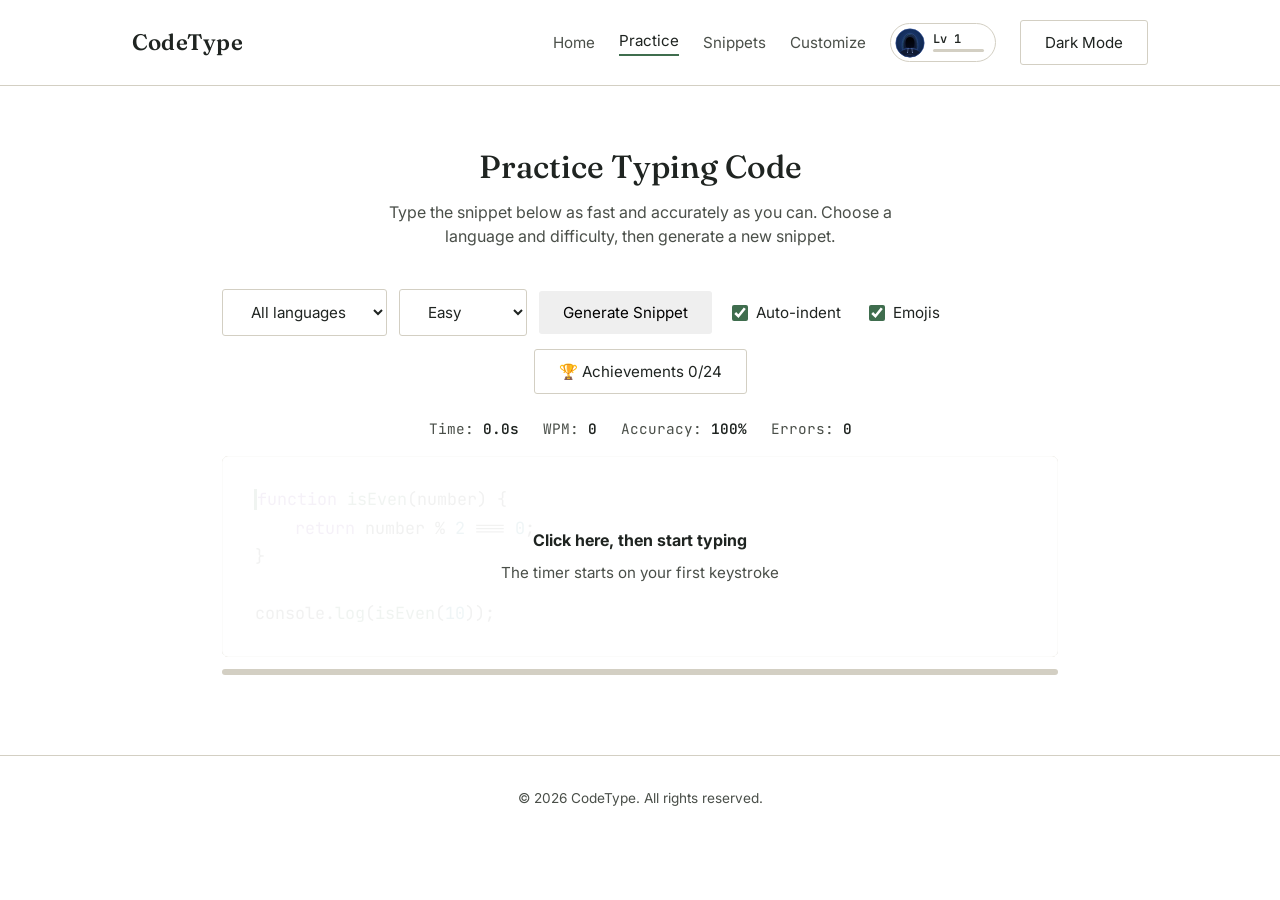
==== commit 1ce19b29: "Rank and Customization update" ====
--- a/practice.html
+++ b/practice.html
@@ -8,6 +8,7 @@
 <link rel="preconnect" href="https://fonts.gstatic.com" crossorigin>
 <link href="https://fonts.googleapis.com/css2?family=Fraunces:opsz,wght@9..144,400;9..144,500;9..144,600&family=Inter:wght@400;500;600&family=JetBrains+Mono:wght@400;500;600&display=swap" rel="stylesheet">
 <link rel="stylesheet" href="style.css">
+<script src="appearance.js"></script>
 </head>
 
 <body>
@@ -21,6 +22,7 @@
         <a href="index.html">Home</a>
         <a href="practice.html" aria-current="page">Practice</a>
         <a href="snippets.html">Snippets</a>
+        <a href="customize.html">Customize</a>
         <button id="theme-toggle" class="btn-secondary">Dark Mode</button>
       </div>
     </nav>
@@ -115,6 +117,25 @@
         </div>
       </div>
 
+      <!-- XP earned by this run (filled in by showXpResult) -->
+      <div class="result-xp" id="result-xp">
+        <div class="xp-gain">
+          <span class="xp-gain-plus">+</span><span class="xp-gain-number" id="xp-gain">0</span>
+          <span class="xp-gain-unit">XP</span>
+        </div>
+
+        <div class="xp-meter">
+          <div class="xp-meter-labels">
+            <span id="xp-level-label"></span>
+            <span id="xp-progress-text"></span>
+          </div>
+          <div class="xp-bar">
+            <div class="xp-bar-fill" id="xp-bar-fill"></div>
+          </div>
+          <p class="xp-breakdown" id="xp-breakdown"></p>
+        </div>
+      </div>
+
       <div class="result-stats">
         <div><div class="n" id="r-wpm">0</div><div class="l">WPM</div></div>
         <div><div class="n" id="r-acc">0%</div><div class="l">ACCURACY</div></div>
@@ -177,10 +198,11 @@
   <script src="theme.js"></script>
   <script src="highlight.js"></script>
   <script src="snippet-tools.js"></script>
+  <script src="progress.js"></script>
   <script>
     /* ==========================================================
        REQUIRED FILES
-       This page needs highlight.js and snippet-tools.js. They must sit
+       This page needs highlight.js, snippet-tools.js and progress.js. They must sit
        in the same folder as practice.html. If one is missing, say so clearly
        instead of showing an empty page.
        ========================================================== */
@@ -189,6 +211,7 @@
 
     if (typeof tokenize === 'undefined') missingFiles.push('highlight.js');
     if (typeof fetchSnippetLibrary === 'undefined') missingFiles.push('snippet-tools.js');
+    if (typeof recordRun === 'undefined') missingFiles.push('progress.js');
 
     if (missingFiles.length > 0) {
       const message =
@@ -277,12 +300,20 @@
 
         if (lang === 'all') {
             pool = Object.entries(SNIPPETS).flatMap(([name, level]) =>
-                (level[difficulty] || []).map(snippet => ({ ...snippet, language: name }))
+                (level[difficulty] || []).map((snippet, index) => ({
+                    ...snippet,
+                    language: name,
+                    id: name + '-' + difficulty + '-' + index
+                }))
             );
         } else {
             const list = (SNIPPETS[lang] && SNIPPETS[lang][difficulty]) || [];
 
-            pool = list.map(snippet => ({ ...snippet, language: lang }));
+            pool = list.map((snippet, index) => ({
+                ...snippet,
+                language: lang,
+                id: lang + '-' + difficulty + '-' + index
+            }));
         }
 
         // null means "nothing found for this choice".
@@ -467,12 +498,21 @@
       display.classList.remove('finish-pulse');
       $('rank-burst').innerHTML = '';
       $('emoji-layer').innerHTML = '';
+      resetXpResult();
 
       display.innerHTML = '';
       spans = [...target].map((ch, index) => {
         const s = document.createElement('span');
 
-        s.textContent = ch;
+        if (ch === '\n') {
+          const enterMarker = document.createElement('span');
+          enterMarker.className = 'enter-marker';
+          enterMarker.setAttribute('aria-hidden', 'true');
+          enterMarker.textContent = '↵';
+          s.append(enterMarker, document.createTextNode(ch));
+        } else {
+          s.textContent = ch;
+        }
         s.className = 'pending';
 
         // data-t survives later className changes (pending/correct/incorrect).
@@ -573,7 +613,24 @@
       countUp($('r-errors'), String(errorCount),         300);
 
       // Pick the rank from the WPM that is shown, and prepare its reveal.
-      showRank(parseInt($('stat-wpm').textContent, 10) || 0, difficultySelect.value);
+      const wpmValue = parseInt($('stat-wpm').textContent, 10) || 0;
+      const shown = showRank(wpmValue, difficultySelect.value);
+
+      // XP for this run (progress.js), its animation, and the level-up banner.
+      const run = recordRun({
+        snippetId: currentSnippet && currentSnippet.id,
+        difficulty: difficultySelect.value,
+        rankId: shown.rank.id,
+        wpm: wpmValue,
+        accuracy: totalKeystrokes ? correctKeystrokes / totalKeystrokes : 1,
+        correctChars: correctCount,
+        newAchievement: shown.isNewAchievement
+      });
+
+      showXpResult(run);
+      renderHeaderBadge(run.leveledUp);
+
+      if (run.leveledUp) spawnLevelUp(run, shown.isNewAchievement ? 1 : 0);
 
       // The "Explain this code" button, if this snippet has an explanation.
       explainBox.hidden = !(currentSnippet && currentSnippet.summary);
@@ -776,7 +833,8 @@
       $('rank-line').textContent = rank.line;
 
       // Each rank + difficulty is its own achievement, unlocked the first time.
-      const isNewAchievement = unlockAchievement(rank.id, difficulty);
+      const achievement = unlockAchievement(rank.id, difficulty);
+      const isNewAchievement = achievement.isNew;
 
       // Clear leftovers from a previous run, then add this rank's effects.
       $('emoji-layer').innerHTML = '';
@@ -785,7 +843,9 @@
       spawnEmojis(rank);
       spawnBottomConfetti(rank);
       spawnCannons(rank);
-      spawnAchievement(rank, difficulty, isNewAchievement);   // last: drawn on top
+      spawnAchievement(rank, difficulty, isNewAchievement, achievement.lowerCount);   // last: drawn on top
+
+      return { rank: rank, isNewAchievement: isNewAchievement };
     }
 
 
@@ -873,7 +933,7 @@
     /* Confetti that shoots up from the bottom of the whole screen
        (like the emojis, but small coloured pieces). The movement is
        the CSS animation "confetti-launch" in style.css. */
-    function spawnBottomConfetti(rank) {
+    function spawnBottomConfetti(rank, extraDelay = 0) {
       const layer = $('emoji-layer');
 
       if (!rank.bottomConfetti || prefersReducedMotion()) return;
@@ -896,7 +956,7 @@
 
         piece.style.animationDuration = (2.4 + Math.random() * 1.2) + 's';
         piece.style.animationDelay =
-          (RANK_REVEAL + Math.random() * 0.9) + 's';
+          (RANK_REVEAL + extraDelay + Math.random() * 0.9) + 's';
 
         piece.addEventListener('animationend', () => piece.remove());
 
@@ -957,9 +1017,43 @@
     }
 
 
+    /* Builds a banner that slides down from the top of the screen.
+       options = { tier, image, label, title, desc, delay, stack }
+       tier  = decides the colour (see "Banner colour" in style.css)
+       delay = seconds to wait, stack = 0, 1, ... (lower banners are below) */
+    function createBanner(options) {
+      const toast = document.createElement('div');
+
+      toast.className = 'achievement';
+      toast.dataset.tier = options.tier;
+      toast.style.setProperty('--delay', options.delay + 's');
+      toast.style.setProperty('--stack', options.stack || 0);
+
+      toast.innerHTML =
+        '<img class="achievement-img" alt="" width="46" height="46">' +
+        '<div class="achievement-body">' +
+          '<div class="achievement-label"></div>' +
+          '<div class="achievement-title"></div>' +
+          '<div class="achievement-desc"></div>' +
+        '</div>';
+
+      toast.querySelector('.achievement-img').src = options.image;
+      toast.querySelector('.achievement-label').textContent = options.label;
+      toast.querySelector('.achievement-title').textContent = options.title;
+      toast.querySelector('.achievement-desc').textContent = options.desc;
+
+      // The shine on the banner is also an animation, so check which one ended.
+      toast.addEventListener('animationend', (event) => {
+        if (event.animationName === 'achievement-toast') toast.remove();
+      });
+
+      return toast;
+    }
+
+
     /* "Achievement unlocked" banner (like in video games). It only
        appears the FIRST time a rank is reached on a difficulty. */
-    function spawnAchievement(rank, difficulty, isNew) {
+    function spawnAchievement(rank, difficulty, isNew, lowerCount) {
       const layer = $('emoji-layer');
 
       if (!isNew || prefersReducedMotion()) return;
@@ -975,32 +1069,46 @@
       }
 
       // The banner slides down a little after the rank appears.
-      const rankIndex = RANKS.indexOf(rank);
-      const toast = document.createElement('div');
-
-      toast.className = 'achievement';
-      toast.dataset.tier = rank.id;   // CSS gives each rank its own colour
-      toast.style.setProperty('--delay', (RANK_REVEAL + 0.7) + 's');
-
-      toast.innerHTML =
-        '<img class="achievement-img" alt="" width="46" height="46">' +
-        '<div class="achievement-body">' +
-          '<div class="achievement-label">Achievement unlocked</div>' +
-          '<div class="achievement-title"></div>' +
-          '<div class="achievement-desc"></div>' +
-        '</div>';
-
-      toast.querySelector('.achievement-img').src = rank.image;
-      toast.querySelector('.achievement-title').textContent = rank.title;
-      toast.querySelector('.achievement-desc').textContent =
-        'Typed ' + rankRange(rankIndex) + ' on ' + difficultyLabel(difficulty);
-
-      // The shine on the banner is also an animation, so check which one ended.
-      toast.addEventListener('animationend', (event) => {
-        if (event.animationName === 'achievement-toast') toast.remove();
-      });
-
-      layer.appendChild(toast);
+      layer.appendChild(createBanner({
+        tier: rank.id,
+        image: rank.image,
+        label: 'Achievement unlocked',
+        title: rank.title,
+        desc: 'Typed ' + rankRange(RANKS.indexOf(rank)) + ' on ' + difficultyLabel(difficulty) +
+          (lowerCount > 0
+            ? ' · ' + lowerCount + ' lower rank' + (lowerCount === 1 ? '' : 's') + ' unlocked too'
+            : ''),
+        delay: RANK_REVEAL + 0.7,
+        stack: 0
+      }));
+    }
+
+
+    /* "Level up!" banner and confetti, shown when the XP bar fills.
+       stack = 1 puts it under the achievement banner when both appear. */
+    function spawnLevelUp(run, stack) {
+      if (prefersReducedMotion()) return;
+
+      // New things to customize at this level? (appearance.js)
+      const unlocked = typeof unlocksBetween === 'function'
+        ? unlocksBetween(run.before.level, run.after.level)
+        : [];
+
+      $('emoji-layer').appendChild(createBanner({
+        tier: 'levelup',
+        image: avatarImage(),
+        label: 'Level up!',
+        title: 'Level ' + run.after.level,
+        desc: run.after.title +
+          (unlocked.length > 0 ? ' · New: ' + summarizeUnlocks(unlocked, 2) : ''),
+        delay: RANK_REVEAL + 1.8,
+        stack: stack
+      }));
+
+      spawnBottomConfetti({
+        bottomConfetti: 40,
+        colors: ['#47D6FF', '#6FBF8B', '#F7C948', '#C39BE0', '#FFFFFF']
+      }, 1.4);
     }
 
 
@@ -1009,36 +1117,16 @@
        Every rank can be earned on every difficulty, and each
        combination is its own achievement (6 ranks x 4 difficulties
        = 24). An achievement unlocks the first time you reach that
-       rank on that difficulty.
+       rank on that difficulty, and a higher rank also unlocks all
+       the lower ranks on the same difficulty.
 
        Saved in localStorage as { "average:medium": "2026-10-03", ... }
-       ========================================================== */
-
-
-    const ACHIEVEMENTS_KEY = 'achievements';
+       (the saving and the "higher rank unlocks the lower ranks" rule
+       are in progress.js, section 8).
+       ========================================================== */
+
+
     const TOTAL_ACHIEVEMENTS = RANKS.length * DIFFICULTIES.length;
-
-
-    /* Read / write the saved achievements (safe if storage is blocked). */
-    function loadAchievements() {
-      try {
-        const saved = JSON.parse(localStorage.getItem(ACHIEVEMENTS_KEY));
-
-        return saved && typeof saved === 'object' ? saved : {};
-      } catch (error) {
-        return {};
-      }
-    }
-
-    function saveAchievements(map) {
-      try {
-        localStorage.setItem(ACHIEVEMENTS_KEY, JSON.stringify(map));
-      } catch (error) {
-        // Storage not available: achievements just won't be remembered.
-      }
-    }
-
-
 
 
     /* The WPM range of a rank as text, e.g. "20-39 WPM". */
@@ -1074,18 +1162,14 @@
     }
 
 
-    /* Unlocks one achievement. Returns true only the FIRST time. */
+    /* Unlocks a rank on a difficulty (progress.js also unlocks every lower
+       rank on that difficulty). Returns { isNew, lowerCount }. */
     function unlockAchievement(rankId, difficulty) {
-      const key = rankId + ':' + difficulty;
-      const saved = loadAchievements();
-
-      if (saved[key]) return false;
-
-      saved[key] = new Date().toISOString().slice(0, 10);   // e.g. 2026-10-03
-      saveAchievements(saved);
+      const result = unlockRankAchievement(rankId, difficulty);
+
       updateAchievementCount();
 
-      return true;
+      return result;
     }
 
 
@@ -1282,7 +1366,12 @@
     explainButton.addEventListener('click', () => {
       const opening = explainPanel.hidden;
 
-      if (opening) renderExplanation();
+      if (opening) {
+        renderExplanation();
+
+        // +5 XP the first time this snippet's explanation is read.
+        grantStudyXp(currentSnippet && currentSnippet.id);
+      }
 
       explainPanel.hidden = !opening;
       explainButton.setAttribute('aria-expanded', String(opening));
@@ -1298,6 +1387,103 @@
         });
       }
     });
+
+
+    /* ==========================================================
+       8E. XP RESULT
+       Shows the XP earned by a run under the rank: the number counts
+       up, the bar fills, and a short line explains where the XP came
+       from. (The XP itself is calculated and saved by progress.js.)
+       ========================================================== */
+
+    let xpBarTimers = [];
+
+
+    /* Stops the bar animation and clears the level-up highlight. */
+    function resetXpResult() {
+      xpBarTimers.forEach(clearTimeout);
+      xpBarTimers = [];
+      $('result-xp').classList.remove('level-up');
+    }
+
+
+    /* run = the object returned by recordRun() in progress.js. */
+    function showXpResult(run) {
+      resetXpResult();
+
+      const box = $('result-xp');
+      const fill = $('xp-bar-fill');
+      const before = run.before;
+      const after = run.after;
+
+      // Same delay variable as the rank block, so it appears right after it.
+      box.style.setProperty('--reveal', RANK_REVEAL + 's');
+
+      // "+264 XP" counts up.
+      $('xp-gain').textContent = String(run.xpGained);
+      countUp($('xp-gain'), String(run.xpGained), (RANK_REVEAL + 0.5) * 1000);
+
+      // A short line about where the XP came from.
+      const b = run.breakdown;
+      const parts = [
+        b.words + ' words',
+        difficultyLabel(currentSnippet.difficulty) + ' ×' + b.difficulty,
+        'accuracy ×' + b.accuracyFactor.toFixed(2)
+      ];
+
+      if (b.repeat < 1) parts.push('played before ×' + b.repeat.toFixed(2));
+      if (b.rankBonus > 0) parts.push('rank +' + b.rankBonus);
+      if (b.achievement > 0) parts.push('new achievement +' + b.achievement);
+
+      $('xp-breakdown').textContent = parts.join(' · ');
+
+      // The bar starts where it was before this run.
+      const setLabels = (info) => {
+        $('xp-level-label').textContent = 'Level ' + info.level + ' · ' + info.title;
+        $('xp-progress-text').textContent =
+          info.intoLevel + ' / ' + info.needed + ' XP';
+      };
+
+      const setWidth = (progress) => {
+        fill.style.width = Math.round(progress * 100) + '%';
+      };
+
+      fill.style.transition = 'none';
+      setLabels(before);
+      setWidth(before.progress);
+      void fill.offsetWidth;          // apply the start position before animating
+      fill.style.transition = '';
+
+      // Reduced motion: show the final state straight away.
+      if (prefersReducedMotion()) {
+        setLabels(after);
+        setWidth(after.progress);
+        return;
+      }
+
+      const start = (RANK_REVEAL + 0.8) * 1000;
+      const later = (action, ms) => xpBarTimers.push(setTimeout(action, ms));
+
+      if (!run.leveledUp) {
+        later(() => { setLabels(after); setWidth(after.progress); }, start);
+        return;
+      }
+
+      // Level up: fill to the end, start the next level from empty,
+      // then fill to the new position.
+      later(() => setWidth(1), start);
+
+      later(() => {
+        fill.style.transition = 'none';
+        setWidth(0);
+        setLabels(after);
+        void fill.offsetWidth;
+        fill.style.transition = '';
+        box.classList.add('level-up');
+      }, start + 900);
+
+      later(() => setWidth(after.progress), start + 1000);
+    }
 
 
     /* ==========================================================
@@ -1581,7 +1767,11 @@
 
       updateCaret();
 
-      if (position >= spans.length) {
+      const hasIncorrectCharacters = spans.some(span =>
+        span.classList.contains('incorrect')
+      );
+
+      if (position >= spans.length && !hasIncorrectCharacters) {
         finish();
       }
 
--- a/style.css
+++ b/style.css
@@ -18,6 +18,9 @@
   --clay: #8A6E52;
   --error: #C0392B;
 
+  /* Text colour on top of the accent colour (primary buttons, selected chips). */
+  --on-stamp: #FFFFFF;
+
   /* Syntax colours for code that has not been typed yet. */
   --tok-kw:  #8250A8;
   --tok-str: #A0622D;
@@ -54,6 +57,7 @@
   --stamp-dark: #8FD3A6;
   --clay: #A0A3A8;
   --error: #E0665A;
+  --on-stamp: #17181A;
 
   --tok-kw:  #C39BE0;
   --tok-str: #E0A878;
@@ -63,6 +67,152 @@
   --tok-cls: #7FB4E6;
 
   --gold: #F5C84C;
+}
+
+
+/* ==========================================================
+   2B. SKINS
+   A skin is a complete colour set. JavaScript (appearance.js)
+   puts data-skin="..." on <html>. "Classic" has no skin, so it
+   uses the light colours above or the dark mode colours.
+   Every skin sets every colour, so it fully replaces the mode.
+   ========================================================== */
+
+[data-skin="midnight"] {
+  --paper: #0A1428;
+  --surface: #101C36;
+  --ink: #E8EEF9;
+  --ink-soft: #94A7C8;
+  --rule: #233255;
+  --stamp: #4CC2FF;
+  --stamp-dark: #8AD8FF;
+  --clay: #8FA3C7;
+  --error: #FF6B6B;
+  --on-stamp: #06142A;
+
+  --tok-kw:  #B79CFF;
+  --tok-str: #FFB86B;
+  --tok-num: #59E0D0;
+  --tok-com: #7688AD;
+  --tok-fn:  #7FD6FF;
+  --tok-cls: #8FB4FF;
+
+  --gold: #F5C84C;
+}
+
+
+[data-skin="paper"] {
+  --paper: #F4EEDF;
+  --surface: #FFFBF2;
+  --ink: #2B2418;
+  --ink-soft: #6B5F4A;
+  --rule: #D9CDB4;
+  --stamp: #9A5B2E;
+  --stamp-dark: #7A4520;
+  --clay: #8A6E52;
+  --error: #B3361F;
+  --on-stamp: #FFFFFF;
+
+  --tok-kw:  #7A3E9D;
+  --tok-str: #A0522D;
+  --tok-num: #1E7F74;
+  --tok-com: #7B715A;
+  --tok-fn:  #3F6D4E;
+  --tok-cls: #2F5F8F;
+
+  --gold: #B07A10;
+}
+
+
+[data-skin="terminal"] {
+  --paper: #050805;
+  --surface: #0B120B;
+  --ink: #C8F7C8;
+  --ink-soft: #6FA56F;
+  --rule: #1C3A1C;
+  --stamp: #3DFF7A;
+  --stamp-dark: #7DFFA6;
+  --clay: #6FA56F;
+  --error: #FF5C5C;
+  --on-stamp: #031003;
+
+  --tok-kw:  #B8FF6B;
+  --tok-str: #FFD166;
+  --tok-num: #6BFFE0;
+  --tok-com: #538D53;
+  --tok-fn:  #3DFF7A;
+  --tok-cls: #9BFFB4;
+
+  --gold: #E6D45A;
+}
+
+
+[data-skin="sunset"] {
+  --paper: #1A0F1F;
+  --surface: #251528;
+  --ink: #FBEFE6;
+  --ink-soft: #C7A9B8;
+  --rule: #46284B;
+  --stamp: #FF7A59;
+  --stamp-dark: #FF9C80;
+  --clay: #D9A5B3;
+  --error: #FF5470;
+  --on-stamp: #2A0E16;
+
+  --tok-kw:  #FF8FB1;
+  --tok-str: #FFC46B;
+  --tok-num: #8FE3C8;
+  --tok-com: #9B7A9F;
+  --tok-fn:  #FF9B73;
+  --tok-cls: #C89BFF;
+
+  --gold: #FFC857;
+}
+
+
+[data-skin="neon"] {
+  --paper: #07060F;
+  --surface: #0F0B1E;
+  --ink: #F2EEFF;
+  --ink-soft: #A59ACB;
+  --rule: #2A1F4D;
+  --stamp: #FF3DCB;
+  --stamp-dark: #FF7DDD;
+  --clay: #A59ACB;
+  --error: #FF5C7A;
+  --on-stamp: #12041A;
+
+  --tok-kw:  #FF3DCB;
+  --tok-str: #FFE14D;
+  --tok-num: #3DF5FF;
+  --tok-com: #7F74AE;
+  --tok-fn:  #3DF5FF;
+  --tok-cls: #A78BFF;
+
+  --gold: #FFE14D;
+}
+
+
+[data-skin="royal"] {
+  --paper: #120B24;
+  --surface: #1B1236;
+  --ink: #F3EDFF;
+  --ink-soft: #B7A8DE;
+  --rule: #35265F;
+  --stamp: #E6B84A;
+  --stamp-dark: #F2CF7A;
+  --clay: #B7A8DE;
+  --error: #FF6B8A;
+  --on-stamp: #1A1230;
+
+  --tok-kw:  #C9A6FF;
+  --tok-str: #F2CF7A;
+  --tok-num: #7FE0D0;
+  --tok-com: #897BB4;
+  --tok-fn:  #9FE3FF;
+  --tok-cls: #D9B8FF;
+
+  --gold: #F2CF7A;
 }
 
 
@@ -128,13 +278,7 @@
 /* Primary button: green filled button. */
 .btn-primary {
   background: var(--stamp);
-  color: #fff;
-}
-
-
-/* Dark mode: the green is light, so use dark text on it. */
-[data-theme="dark"] .btn-primary {
-  color: #17181A;
+  color: var(--on-stamp);
 }
 
 
@@ -349,9 +493,10 @@
   border-radius: 6px;
   background: var(--surface);
 
-  /* Code uses a monospace font. */
-  font-family: var(--mono);
-  font-size: 1.05rem;
+  /* Code uses a monospace font. The player can choose another font and
+     size on the Customize page (appearance.js sets these variables). */
+  font-family: var(--code-font, var(--mono));
+  font-size: calc(1.05rem * var(--code-scale, 1) * var(--font-scale, 1));
   line-height: 1.7;
 
 
@@ -428,6 +573,18 @@
 }
 
 
+/* Shows the Enter marker only when that newline was typed incorrectly. */
+.code-display .enter-marker {
+  font-size: 0.7em;
+  opacity: 0.65;
+  visibility: hidden;
+}
+
+.code-display span.incorrect .enter-marker {
+  visibility: visible;
+}
+
+
 /* ==========================================================
    13. TYPING CARET
    Creates the vertical line showing where the next
@@ -442,7 +599,7 @@
 
   height: 1.25em;
 
-  border-left: 3px solid var(--stamp);
+  border-left: 3px solid var(--caret-color, var(--stamp));
 
   margin-left: -1px;
   vertical-align: text-bottom;
@@ -462,6 +619,57 @@
   0%   { opacity: 1; }
   50%  { opacity: 0; }
 }
+
+/* Other caret shapes (chosen on the Customize page: data-caret on <html>).
+   They are one character wide (1ch) but take no space (negative margin),
+   so they sit on top of the next character without moving the text. */
+[data-caret="underline"] .typing-caret {
+  width: 1ch;
+  height: 0;
+  margin-left: 0;
+  margin-right: -1ch;
+
+  border-left: none;
+  border-bottom: 3px solid var(--caret-color, var(--stamp));
+  vertical-align: -0.25em;
+}
+
+
+[data-caret="block"] .typing-caret {
+  width: 1ch;
+  margin-left: 0;
+  margin-right: -1ch;
+
+  border-left: none;
+  border-radius: 2px;
+  background: color-mix(in srgb, var(--caret-color, var(--stamp)) 45%, transparent);
+}
+
+
+/* How typed letters look (chosen on the Customize page: data-letters). */
+[data-letters="bold"] .code-display span.correct {
+  font-weight: 700;
+}
+
+
+[data-letters="glow"] .code-display span.correct {
+  text-shadow: 0 0 8px color-mix(in srgb, var(--stamp) 70%, transparent);
+}
+
+
+/* "Focus": typed letters fade, so your eyes stay on what comes next. */
+[data-letters="fade"] .code-display span.correct {
+  opacity: 0.4;
+}
+
+
+[data-letters="neon"] .code-display span.correct {
+  color: var(--tok-num);
+  text-shadow:
+    0 0 6px var(--tok-num),
+    0 0 16px color-mix(in srgb, var(--tok-num) 60%, transparent);
+}
+
 
 
 /* ==========================================================
@@ -1295,7 +1503,7 @@
   --accent: var(--gold);
 
   position: absolute;
-  top: 1rem;
+  top: calc(1rem + var(--stack, 0) * 5.4rem);
   left: 50%;
 
   display: flex;
@@ -1411,6 +1619,7 @@
 .achievement[data-tier="good"]    { --accent: var(--stamp); }
 .achievement[data-tier="great"]   { --accent: var(--tok-cls); }
 .achievement[data-tier="master"]  { --accent: var(--gold); }
+.achievement[data-tier="levelup"] { --accent: var(--tok-num); }
 
 
 /* ==========================================================
@@ -1751,13 +1960,7 @@
 .chip[aria-pressed="true"] {
   border-color: var(--stamp);
   background: var(--stamp);
-  color: #fff;
-}
-
-
-/* Dark mode: the green is light, so use dark text on it. */
-[data-theme="dark"] .chip[aria-pressed="true"] {
-  color: #17181A;
+  color: var(--on-stamp);
 }
 
 
@@ -1941,8 +2144,8 @@
 
   background: var(--surface);
 
-  font-family: var(--mono);
-  font-size: 0.95rem;
+  font-family: var(--code-font, var(--mono));
+  font-size: calc(0.95rem * var(--code-scale, 1) * var(--font-scale, 1));
   line-height: 1.7;
 
   /* Counter used to number the lines. */
@@ -2035,6 +2238,837 @@
 
 
 /* ==========================================================
+   15H. PROFILE BADGE, XP RESULT AND TOASTS
+   (progress.js builds the badge and the toasts; the XP block is in
+   the results panel of practice.html.)
+   ========================================================== */
+
+/* ---------- Header badge: avatar + level + thin XP bar ---------- */
+
+.nav-links a.profile-badge {
+  display: flex;
+  align-items: center;
+  gap: 0.5rem;
+
+  padding: 0.2rem 0.7rem 0.2rem 0.25rem;
+
+  border: 1px solid var(--rule);
+  border-radius: 999px;
+  color: var(--ink);
+}
+
+
+.nav-links a.profile-badge:hover {
+  border-color: var(--ink-soft);
+}
+
+
+/* On the profile page the badge shows it is the current page. */
+.nav-links a.profile-badge[aria-current="page"] {
+  padding-bottom: 0.2rem;
+  border: 1px solid var(--stamp);
+}
+
+
+.profile-badge-img {
+  flex: none;
+  width: 30px;
+  height: 30px;
+  border-radius: 50%;
+}
+
+
+.profile-badge-text {
+  display: flex;
+  flex-direction: column;
+  gap: 4px;
+  min-width: 3.2rem;
+}
+
+
+.profile-badge-level {
+  font-family: var(--mono);
+  font-size: 0.75rem;
+  font-weight: 600;
+  line-height: 1;
+}
+
+
+.profile-badge-bar {
+  display: block;
+  height: 3px;
+
+  border-radius: 999px;
+  background: var(--rule);
+  overflow: hidden;
+}
+
+
+.profile-badge-bar i {
+  display: block;
+  height: 100%;
+
+  background: var(--tok-num);
+  transition: width 0.4s ease;
+}
+
+
+/* A ring spreads out of the badge when the level goes up. */
+.profile-badge.pulse {
+  animation: badge-pulse 0.9s ease-out;
+}
+
+
+@keyframes badge-pulse {
+  from {
+    box-shadow: 0 0 0 0 color-mix(in srgb, var(--tok-num) 60%, transparent);
+  }
+
+  to {
+    box-shadow: 0 0 0 14px transparent;
+  }
+}
+
+
+/* ---------- XP block in the results panel ---------- */
+
+.result-xp {
+  display: flex;
+  align-items: center;
+  gap: 1.75rem;
+
+  width: 100%;
+  flex: none;
+
+  padding-bottom: 1.25rem;
+  border-bottom: 1px solid var(--rule);
+  text-align: left;
+
+  /* Appears right after the rank (--reveal is set by JavaScript). */
+  animation: rank-fade-up 0.5s ease-out calc(var(--reveal, 0.9s) + 0.4s) backwards;
+}
+
+
+/* "+264 XP" */
+.xp-gain {
+  display: flex;
+  align-items: baseline;
+  flex: none;
+
+  font-family: var(--serif);
+  font-weight: 600;
+  color: var(--tok-num);
+}
+
+
+.xp-gain-plus {
+  font-size: 1.6rem;
+}
+
+
+.xp-gain-number {
+  font-size: 2.6rem;
+  line-height: 1;
+  font-variant-numeric: tabular-nums;
+}
+
+
+.xp-gain-unit {
+  margin-left: 0.4rem;
+  font-family: var(--mono);
+  font-size: 1rem;
+}
+
+
+/* The level text and the bar (also used on the profile page). */
+.xp-meter {
+  flex: 1;
+  min-width: 0;
+}
+
+
+.xp-meter-labels {
+  display: flex;
+  justify-content: space-between;
+  gap: 1rem;
+
+  margin-bottom: 0.4rem;
+  font-size: 0.85rem;
+  color: var(--ink-soft);
+}
+
+
+.xp-meter-labels span:first-child {
+  font-weight: 500;
+  color: var(--ink);
+}
+
+
+.xp-bar {
+  height: 10px;
+
+  border-radius: 999px;
+  background: var(--rule);
+  overflow: hidden;
+}
+
+
+.xp-bar-fill {
+  width: 0;
+  height: 100%;
+
+  border-radius: 999px;
+  background: linear-gradient(90deg, var(--stamp), var(--tok-num));
+
+  /* The bar grows smoothly (JavaScript changes its width). */
+  transition: width 0.8s ease-out;
+}
+
+
+/* Line under the bar: where the XP came from. */
+.xp-breakdown {
+  margin: 0.55rem 0 0;
+
+  font-family: var(--mono);
+  font-size: 0.75rem;
+  color: var(--ink-soft);
+}
+
+
+/* The bar flashes when the level goes up. */
+.result-xp.level-up .xp-bar {
+  animation: xp-level-flash 1s ease-out;
+}
+
+
+@keyframes xp-level-flash {
+  from {
+    filter: brightness(2);
+    box-shadow: 0 0 18px color-mix(in srgb, var(--tok-num) 70%, transparent);
+  }
+
+  to {
+    filter: none;
+    box-shadow: none;
+  }
+}
+
+
+/* ---------- Toasts: short messages at the bottom of the screen ---------- */
+
+.toast-stack {
+  position: fixed;
+  left: 50%;
+  bottom: 1.5rem;
+  z-index: 1100;
+
+  display: flex;
+  flex-direction: column;
+  align-items: center;
+  gap: 0.5rem;
+
+  width: max-content;
+  max-width: calc(100vw - 2rem);
+  transform: translateX(-50%);
+
+  /* Never blocks clicks on the page underneath. */
+  pointer-events: none;
+}
+
+
+.xp-toast {
+  padding: 0.6rem 1.1rem;
+
+  border: 1px solid var(--rule);
+  border-radius: 999px;
+  background: var(--surface);
+  box-shadow: 0 8px 24px rgba(0, 0, 0, 0.35);
+  color: var(--ink);
+
+  font-size: 0.9rem;
+
+  animation:
+    toast-in 0.3s ease-out,
+    toast-out 0.4s ease-in 2.8s forwards;
+}
+
+
+@keyframes toast-in {
+  from {
+    opacity: 0;
+    transform: translateY(12px);
+  }
+
+  to {
+    opacity: 1;
+    transform: none;
+  }
+}
+
+
+@keyframes toast-out {
+  to {
+    opacity: 0;
+    transform: translateY(8px);
+  }
+}
+
+
+/* ==========================================================
+   15I. PROFILE PAGE (profile.html)
+   ========================================================== */
+
+.profile-top {
+  padding-top: 3rem;
+  padding-bottom: 1rem;
+}
+
+
+/* Avatar on the left, name / level / XP bar on the right. */
+.profile-card {
+  display: flex;
+  align-items: center;
+  gap: 2rem;
+
+  padding: 2rem;
+
+  border: 1px solid var(--rule);
+  border-radius: 8px;
+  background: var(--surface);
+}
+
+
+.profile-avatar {
+  flex: none;
+  width: 160px;
+  height: 160px;
+
+  border-radius: 50%;
+  box-shadow: 0 0 0 4px color-mix(in srgb, var(--tok-num) 25%, transparent);
+}
+
+
+.profile-info {
+  flex: 1;
+  min-width: 0;
+}
+
+
+.profile-label {
+  display: block;
+  margin-bottom: 0.25rem;
+
+  font-family: var(--mono);
+  font-size: 0.7rem;
+  letter-spacing: 0.1em;
+  text-transform: uppercase;
+  color: var(--ink-soft);
+}
+
+
+/* The name looks like a heading, but it is a text box you can edit. */
+.profile-name-input {
+  width: 100%;
+  max-width: 22rem;
+  margin-left: -0.6rem;
+  padding: 0.3rem 0.6rem;
+
+  border: 1px solid transparent;
+  border-radius: 6px;
+  background: transparent;
+  color: var(--ink);
+
+  font-family: var(--serif);
+  font-size: 1.8rem;
+  font-weight: 600;
+}
+
+
+.profile-name-input:hover {
+  border-color: var(--rule);
+}
+
+
+.profile-name-input:focus {
+  border-color: var(--stamp);
+  outline: none;
+}
+
+
+.profile-level {
+  margin: 0.25rem 0 1rem;
+
+  font-size: 1.05rem;
+  font-weight: 500;
+  color: var(--tok-num);
+}
+
+
+.profile-total {
+  margin: 0.6rem 0 0;
+  font-size: 0.85rem;
+  color: var(--ink-soft);
+}
+
+
+/* Statistics cards. */
+.stat-cards {
+  display: grid;
+  grid-template-columns: repeat(auto-fit, minmax(170px, 1fr));
+  gap: 1rem;
+
+  margin-top: 1.25rem;
+}
+
+
+.stat-card {
+  padding: 1.1rem 1.25rem;
+
+  border: 1px solid var(--rule);
+  border-radius: 6px;
+  background: var(--surface);
+}
+
+
+.stat-card-value {
+  font-family: var(--serif);
+  font-size: 1.8rem;
+  font-weight: 600;
+  line-height: 1.1;
+}
+
+
+.stat-card-label {
+  margin-top: 0.25rem;
+  font-size: 0.8rem;
+  color: var(--ink-soft);
+}
+
+
+/* "How XP works" */
+.plain-list {
+  max-width: 70ch;
+  margin: 1.25rem 0 0;
+  padding-left: 1.25rem;
+}
+
+
+.plain-list li {
+  margin-bottom: 0.5rem;
+}
+
+
+/* Level titles. Levels you have not reached are faded. */
+.ladder {
+  display: grid;
+  gap: 0.4rem;
+
+  max-width: 520px;
+  margin: 1.25rem 0 0;
+  padding: 0;
+  list-style: none;
+}
+
+
+.ladder-row {
+  display: grid;
+  grid-template-columns: 5.5rem 1fr auto;
+  align-items: center;
+  gap: 1rem;
+
+  padding: 0.55rem 0.9rem;
+
+  border: 1px solid var(--rule);
+  border-radius: 6px;
+  background: var(--surface);
+  opacity: 0.5;
+}
+
+
+.ladder-row.reached {
+  opacity: 1;
+}
+
+
+.ladder-row.current {
+  border-color: var(--stamp);
+  background: color-mix(in srgb, var(--stamp) 12%, var(--surface));
+}
+
+
+.ladder-level,
+.ladder-xp {
+  font-family: var(--mono);
+  font-size: 0.78rem;
+  color: var(--ink-soft);
+}
+
+
+.ladder-title {
+  font-weight: 500;
+}
+
+
+/* Backup code. */
+.backup {
+  max-width: 640px;
+}
+
+
+.backup-code {
+  width: 100%;
+  padding: 0.75rem;
+
+  border: 1px solid var(--rule);
+  border-radius: 6px;
+  background: var(--surface);
+  color: var(--ink);
+
+  font-family: var(--mono);
+  font-size: 0.8rem;
+  resize: vertical;
+}
+
+
+.backup-code:focus {
+  border-color: var(--stamp);
+  outline: none;
+}
+
+
+.backup-actions {
+  display: flex;
+  flex-wrap: wrap;
+  gap: 0.6rem;
+
+  margin-top: 0.75rem;
+}
+
+
+.backup-message {
+  min-height: 1.4em;
+  margin: 0.75rem 0 0;
+
+  font-size: 0.9rem;
+  color: var(--stamp);
+}
+
+
+.backup-message.error {
+  color: var(--error);
+}
+
+
+/* ==========================================================
+   15J. CUSTOMIZE PAGE (customize.html)
+   Preview on the left, all the choices on the right.
+   ========================================================== */
+
+.customize-intro {
+  padding-top: 3rem;
+  padding-bottom: 1.5rem;
+}
+
+
+.customize-intro h1 {
+  font-size: clamp(2rem, 4.5vw, 2.8rem);
+  line-height: 1.1;
+}
+
+
+.customize-intro p {
+  max-width: 56ch;
+  margin: 0.75rem 0 0;
+  color: var(--ink-soft);
+}
+
+
+.customize {
+  display: grid;
+  grid-template-columns: minmax(280px, 360px) minmax(0, 1fr);
+  gap: 2rem;
+  align-items: start;
+
+  padding-bottom: 4rem;
+}
+
+
+/* The left column stays in view while you scroll the choices. */
+.customize-side {
+  position: sticky;
+  top: 1rem;
+
+  display: flex;
+  flex-direction: column;
+  gap: 1rem;
+}
+
+
+.preview-card {
+  padding: 1.25rem;
+
+  border: 1px solid var(--rule);
+  border-radius: 8px;
+  background: var(--surface);
+  text-align: center;
+}
+
+
+.preview-avatar {
+  width: 140px;
+  height: 140px;
+
+  border-radius: 50%;
+  box-shadow: 0 0 0 4px color-mix(in srgb, var(--tok-num) 25%, transparent);
+}
+
+
+.preview-level {
+  margin: 0.9rem 0 0.25rem;
+  font-size: 1.05rem;
+  font-weight: 500;
+  color: var(--tok-num);
+}
+
+
+.preview-note {
+  margin: 0.25rem 0 0;
+  font-size: 0.85rem;
+  color: var(--ink-soft);
+}
+
+
+.preview-title {
+  margin-bottom: 0.75rem;
+  font-size: 1rem;
+}
+
+
+/* The typing preview is a smaller version of the real typing box. */
+.preview-code {
+  min-height: 0;
+  padding: 1rem 1.1rem;
+  text-align: left;
+}
+
+
+.reset-button {
+  align-self: stretch;
+}
+
+
+/* ---------- The choices ---------- */
+
+.option-section {
+  margin-bottom: 2.5rem;
+}
+
+
+.option-section-title {
+  font-size: 1.6rem;
+}
+
+
+.option-section-note {
+  max-width: 62ch;
+  margin: 0.4rem 0 1rem;
+  color: var(--ink-soft);
+  font-size: 0.95rem;
+}
+
+
+.option-group-title {
+  margin: 1.25rem 0 0.6rem;
+
+  font-family: var(--mono);
+  font-size: 0.75rem;
+  font-weight: 500;
+  letter-spacing: 0.1em;
+  text-transform: uppercase;
+  color: var(--stamp);
+}
+
+
+.option-grid {
+  display: grid;
+  grid-template-columns: repeat(auto-fill, minmax(128px, 1fr));
+  gap: 0.75rem;
+}
+
+
+/* One choice: a picture of it, its name, and a lock or NEW label. */
+.option {
+  position: relative;
+
+  display: flex;
+  flex-direction: column;
+  align-items: center;
+  gap: 0.5rem;
+
+  padding: 0.85rem 0.5rem 0.75rem;
+
+  border: 1px solid var(--rule);
+  border-radius: 8px;
+  background: var(--surface);
+  color: var(--ink);
+
+  font-size: 0.85rem;
+  text-align: center;
+}
+
+
+.option:hover:not(:disabled) {
+  border-color: var(--ink-soft);
+}
+
+
+.option.selected {
+  border-color: var(--stamp);
+  background: color-mix(in srgb, var(--stamp) 14%, var(--surface));
+  box-shadow: 0 0 0 1px var(--stamp);
+}
+
+
+/* Locked: faded and not clickable. */
+.option.locked {
+  opacity: 0.5;
+  cursor: not-allowed;
+}
+
+
+.option-preview {
+  display: flex;
+  align-items: center;
+  justify-content: center;
+
+  min-height: 48px;
+  max-width: 100%;
+
+  font-family: var(--mono);
+  line-height: 1;
+}
+
+
+.option-preview img {
+  border-radius: 50%;
+}
+
+
+.option-name {
+  font-weight: 500;
+}
+
+
+.option-lock {
+  font-family: var(--mono);
+  font-size: 0.7rem;
+  color: var(--ink-soft);
+}
+
+
+.option-new {
+  position: absolute;
+  top: 0.4rem;
+  right: 0.4rem;
+
+  padding: 0.05rem 0.4rem;
+
+  border-radius: 999px;
+  background: var(--stamp);
+  color: var(--on-stamp);
+
+  font-family: var(--mono);
+  font-size: 0.6rem;
+  letter-spacing: 0.06em;
+}
+
+
+/* Skin preview: three colour stripes in a rounded box. */
+.option-preview.swatches {
+  width: 72px;
+  height: 40px;
+
+  border: 1px solid var(--rule);
+  border-radius: 6px;
+  overflow: hidden;
+}
+
+
+.option-preview.swatches i {
+  flex: 1;
+  align-self: stretch;
+}
+
+
+/* Caret colour preview. */
+.color-dot {
+  display: block;
+  width: 26px;
+  height: 26px;
+  border-radius: 50%;
+}
+
+
+/* Typed-letter preview ("code" in each style). */
+.sample-letters {
+  font-size: 1.1rem;
+}
+
+.sample-letters[data-style="bold"] { font-weight: 700; }
+
+.sample-letters[data-style="glow"] {
+  text-shadow: 0 0 8px color-mix(in srgb, var(--stamp) 70%, transparent);
+}
+
+.sample-letters[data-style="fade"] { opacity: 0.4; }
+
+.sample-letters[data-style="neon"] {
+  color: var(--tok-num);
+  text-shadow:
+    0 0 6px var(--tok-num),
+    0 0 16px color-mix(in srgb, var(--tok-num) 60%, transparent);
+}
+
+
+/* Caret-shape preview: "a|b" with the caret drawn in that shape. */
+.sample-caret {
+  font-size: 1.3rem;
+}
+
+.sample-caret i {
+  display: inline-block;
+  width: 0;
+  height: 1.2em;
+
+  border-left: 3px solid var(--stamp);
+  vertical-align: text-bottom;
+}
+
+.sample-caret[data-style="underline"] i {
+  width: 0.6em;
+  height: 0;
+
+  border-left: none;
+  border-bottom: 3px solid var(--stamp);
+  vertical-align: -0.25em;
+}
+
+.sample-caret[data-style="block"] i {
+  width: 0.6em;
+
+  border-left: none;
+  border-radius: 2px;
+  background: color-mix(in srgb, var(--stamp) 45%, transparent);
+}
+
+
+/* Profile page: the Customize button and spacing. */
+.profile-customize {
+  margin-top: 1rem;
+}
+
+
+/* ==========================================================
    16. FOOTER
    Controls the bottom part of the page.
    ========================================================== */
@@ -2345,6 +3379,40 @@
 
 @media (max-width: 720px) {
 
+  /* Customize page: preview on top, choices below. */
+  .customize {
+    grid-template-columns: 1fr;
+    gap: 1.5rem;
+  }
+
+  .customize-side {
+    position: static;
+  }
+
+  /* XP block: number on top, bar below. */
+  .result-xp {
+    flex-direction: column;
+    align-items: flex-start;
+    gap: 0.75rem;
+  }
+
+  .result-xp .xp-meter {
+    width: 100%;
+  }
+
+  /* Profile page: avatar above the details. */
+  .profile-card {
+    flex-direction: column;
+    align-items: flex-start;
+    gap: 1.25rem;
+    padding: 1.25rem;
+  }
+
+  .profile-avatar {
+    width: 120px;
+    height: 120px;
+  }
+
   /* Snippets page: lists on top, the selected snippet below. */
   .library {
     grid-template-columns: 1fr;
@@ -2401,7 +3469,7 @@
   /* Make the code box smaller on mobile. */
   .code-display {
     padding: 1.25rem 1.25rem;
-    font-size: 0.95rem;
+    font-size: calc(0.95rem * var(--code-scale, 1) * var(--font-scale, 1));
   }
 
   /* Stack the result content vertically. */
